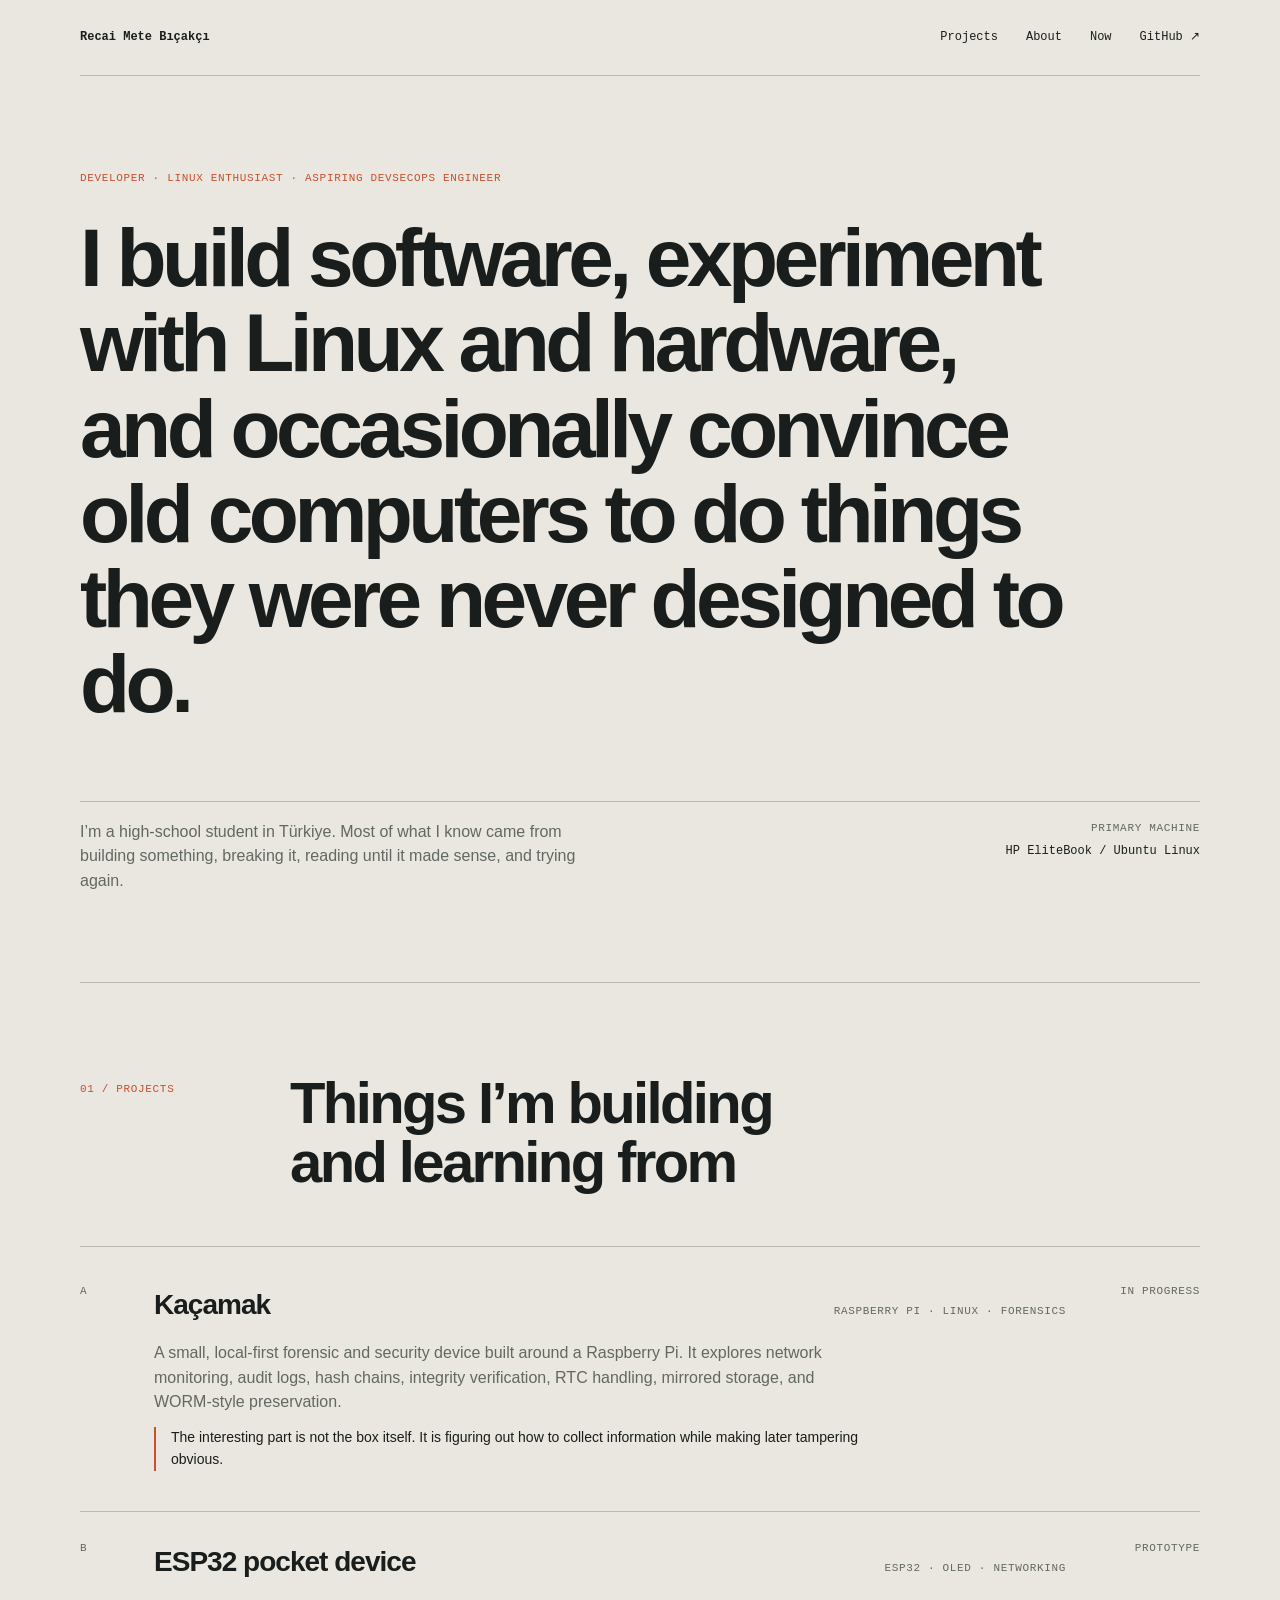
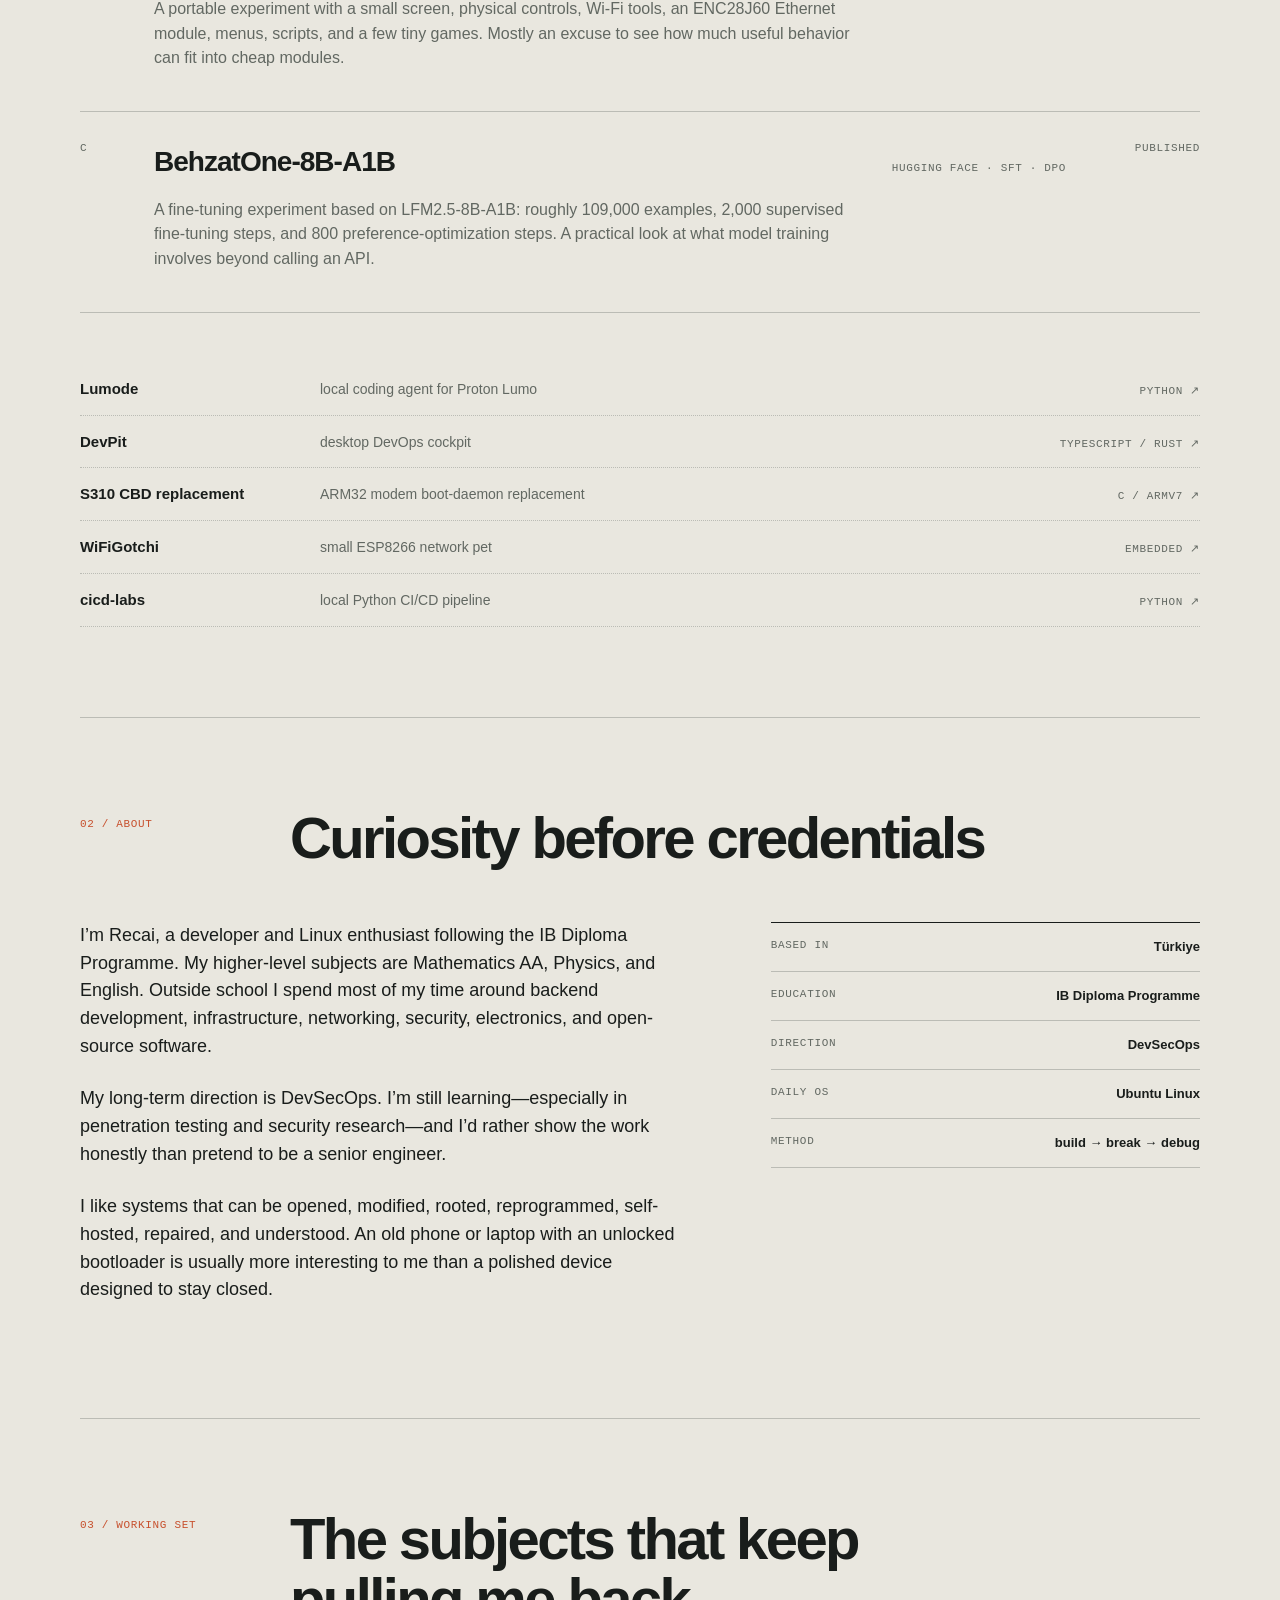
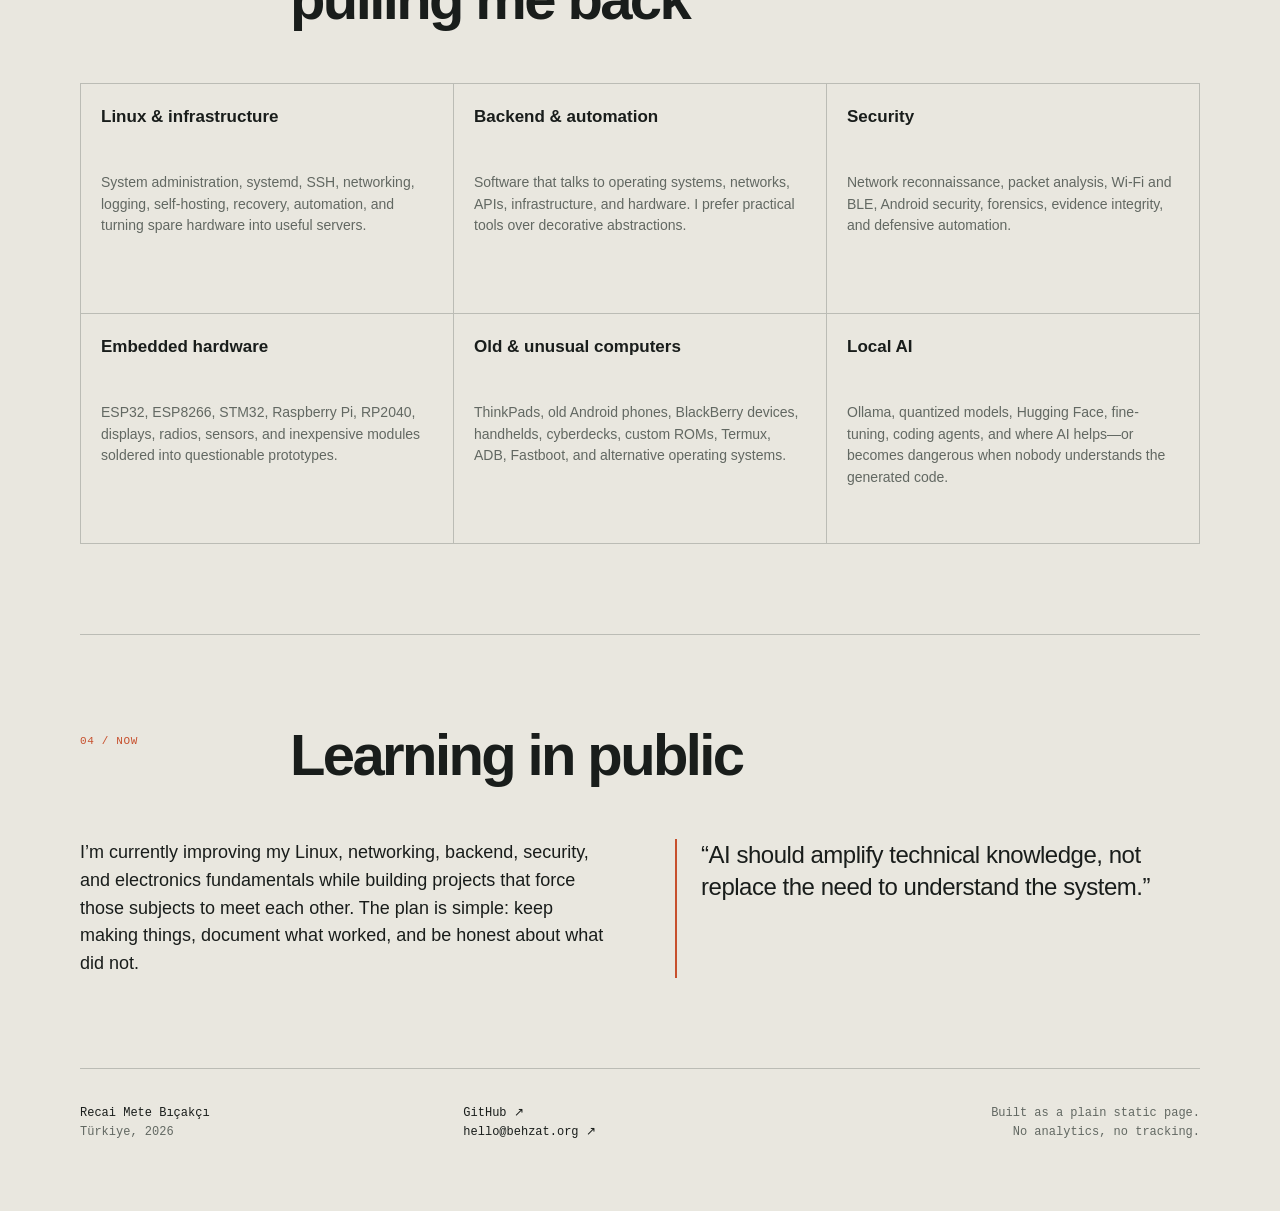
==== index.html @ 5bb7772f "Bust stale stylesheet cache" ====
<!doctype html>
<html lang="en">
<head>
  <meta charset="utf-8">
  <meta name="viewport" content="width=device-width, initial-scale=1">
  <title>Recai Mete Bıçakçı — developer, Linux enthusiast</title>
  <meta name="description" content="Recai Mete Bıçakçı is a high-school student, developer, Linux enthusiast, and aspiring DevSecOps engineer in Türkiye.">
  <meta name="author" content="Recai Mete Bıçakçı">
  <link rel="canonical" href="https://behzat.org/">
  <link rel="stylesheet" href="/assets/landing.css?v=20260810-2">
  <meta property="og:type" content="website">
  <meta property="og:title" content="Recai Mete Bıçakçı">
  <meta property="og:description" content="Software, Linux, networks, security, embedded hardware, and making old computers useful again.">
  <meta property="og:url" content="https://behzat.org/">
</head>
<body>
  <a class="skip" href="#content">Skip to content</a>

  <header class="site-header wrap">
    <a class="name" href="#top">Recai Mete Bıçakçı</a>
    <nav aria-label="Main navigation">
      <a href="#projects">Projects</a>
      <a href="#about">About</a>
      <a href="#now">Now</a>
      <a href="https://github.com/rebehzat">GitHub ↗</a>
    </nav>
  </header>

  <main id="content">
    <section class="intro wrap" id="top">
      <p class="overline">Developer · Linux enthusiast · aspiring DevSecOps engineer</p>
      <h1>I build software, experiment with Linux and hardware, and occasionally convince old computers to do things they were never designed to do.</h1>
      <div class="intro-bottom">
        <p>I’m a high-school student in Türkiye. Most of what I know came from building something, breaking it, reading until it made sense, and trying again.</p>
        <div class="machine-note" aria-label="Current setup"><span>primary machine</span>HP EliteBook / Ubuntu Linux</div>
      </div>
    </section>

    <section class="section wrap" id="projects">
      <header class="section-heading">
        <p>01 / Projects</p>
        <h2>Things I’m building<br>and learning from</h2>
      </header>

      <article class="project feature">
        <div class="project-index">A</div>
        <div class="project-main">
          <div class="project-title"><h3>Kaçamak</h3><span>Raspberry Pi · Linux · Forensics</span></div>
          <p>A small, local-first forensic and security device built around a Raspberry Pi. It explores network monitoring, audit logs, hash chains, integrity verification, RTC handling, mirrored storage, and WORM-style preservation.</p>
          <p class="project-note">The interesting part is not the box itself. It is figuring out how to collect information while making later tampering obvious.</p>
        </div>
        <div class="project-status">in progress</div>
      </article>

      <article class="project">
        <div class="project-index">B</div>
        <div class="project-main">
          <div class="project-title"><h3>ESP32 pocket device</h3><span>ESP32 · OLED · Networking</span></div>
          <p>A portable experiment with a small screen, physical controls, Wi-Fi tools, an ENC28J60 Ethernet module, menus, scripts, and a few tiny games. Mostly an excuse to see how much useful behavior can fit into cheap modules.</p>
        </div>
        <div class="project-status">prototype</div>
      </article>

      <article class="project">
        <div class="project-index">C</div>
        <div class="project-main">
          <div class="project-title"><h3>BehzatOne-8B-A1B</h3><span>Hugging Face · SFT · DPO</span></div>
          <p>A fine-tuning experiment based on LFM2.5-8B-A1B: roughly 109,000 examples, 2,000 supervised fine-tuning steps, and 800 preference-optimization steps. A practical look at what model training involves beyond calling an API.</p>
        </div>
        <div class="project-status">published</div>
      </article>

      <div class="repo-list" aria-label="Selected public repositories">
        <a href="https://github.com/rebehzat/lumode"><strong>Lumode</strong><span>local coding agent for Proton Lumo</span><i>Python ↗</i></a>
        <a href="https://github.com/rebehzat/DevPit"><strong>DevPit</strong><span>desktop DevOps cockpit</span><i>TypeScript / Rust ↗</i></a>
        <a href="https://github.com/rebehzat/samsung-s310-cbd-replacement"><strong>S310 CBD replacement</strong><span>ARM32 modem boot-daemon replacement</span><i>C / ARMv7 ↗</i></a>
        <a href="https://github.com/rebehzat/wifigotchi"><strong>WiFiGotchi</strong><span>small ESP8266 network pet</span><i>Embedded ↗</i></a>
        <a href="https://github.com/rebehzat/cicd-labs"><strong>cicd-labs</strong><span>local Python CI/CD pipeline</span><i>Python ↗</i></a>
      </div>
    </section>

    <section class="section about wrap" id="about">
      <header class="section-heading">
        <p>02 / About</p>
        <h2>Curiosity before credentials</h2>
      </header>
      <div class="about-grid">
        <div class="prose">
          <p>I’m Recai, a developer and Linux enthusiast following the IB Diploma Programme. My higher-level subjects are Mathematics AA, Physics, and English. Outside school I spend most of my time around backend development, infrastructure, networking, security, electronics, and open-source software.</p>
          <p>My long-term direction is DevSecOps. I’m still learning—especially in penetration testing and security research—and I’d rather show the work honestly than pretend to be a senior engineer.</p>
          <p>I like systems that can be opened, modified, rooted, reprogrammed, self-hosted, repaired, and understood. An old phone or laptop with an unlocked bootloader is usually more interesting to me than a polished device designed to stay closed.</p>
        </div>
        <aside class="facts">
          <div><span>Based in</span><strong>Türkiye</strong></div>
          <div><span>Education</span><strong>IB Diploma Programme</strong></div>
          <div><span>Direction</span><strong>DevSecOps</strong></div>
          <div><span>Daily OS</span><strong>Ubuntu Linux</strong></div>
          <div><span>Method</span><strong>build → break → debug</strong></div>
        </aside>
      </div>
    </section>

    <section class="section interests wrap">
      <header class="section-heading">
        <p>03 / Working set</p>
        <h2>The subjects that keep<br>pulling me back</h2>
      </header>
      <div class="interest-grid">
        <div><h3>Linux & infrastructure</h3><p>System administration, systemd, SSH, networking, logging, self-hosting, recovery, automation, and turning spare hardware into useful servers.</p></div>
        <div><h3>Backend & automation</h3><p>Software that talks to operating systems, networks, APIs, infrastructure, and hardware. I prefer practical tools over decorative abstractions.</p></div>
        <div><h3>Security</h3><p>Network reconnaissance, packet analysis, Wi-Fi and BLE, Android security, forensics, evidence integrity, and defensive automation.</p></div>
        <div><h3>Embedded hardware</h3><p>ESP32, ESP8266, STM32, Raspberry Pi, RP2040, displays, radios, sensors, and inexpensive modules soldered into questionable prototypes.</p></div>
        <div><h3>Old & unusual computers</h3><p>ThinkPads, old Android phones, BlackBerry devices, handhelds, cyberdecks, custom ROMs, Termux, ADB, Fastboot, and alternative operating systems.</p></div>
        <div><h3>Local AI</h3><p>Ollama, quantized models, Hugging Face, fine-tuning, coding agents, and where AI helps—or becomes dangerous when nobody understands the generated code.</p></div>
      </div>
    </section>

    <section class="section now wrap" id="now">
      <header class="section-heading">
        <p>04 / Now</p>
        <h2>Learning in public</h2>
      </header>
      <div class="now-grid">
        <p>I’m currently improving my Linux, networking, backend, security, and electronics fundamentals while building projects that force those subjects to meet each other. The plan is simple: keep making things, document what worked, and be honest about what did not.</p>
        <blockquote>“AI should amplify technical knowledge, not replace the need to understand the system.”</blockquote>
      </div>
    </section>
  </main>

  <footer class="footer wrap">
    <p>Recai Mete Bıçakçı<br><span>Türkiye, 2026</span></p>
    <p><a href="https://github.com/rebehzat">GitHub ↗</a><br><a href="mailto:hello@behzat.org">hello@behzat.org ↗</a></p>
    <p class="footer-note">Built as a plain static page.<br>No analytics, no tracking.</p>
  </footer>
</body>
</html>
---- assets/landing.css ----
:root{--bg:#e9e7df;--ink:#191d1b;--muted:#626862;--line:#bbbcb5;--panel:#deddd6;--accent:#c7502d;--mono:ui-monospace,SFMono-Regular,Menlo,Consolas,monospace}*{box-sizing:border-box}html{scroll-behavior:smooth}body{margin:0;background:var(--bg);color:var(--ink);font-family:Arial,Helvetica,sans-serif;font-size:16px;line-height:1.55}a{color:inherit;text-decoration:none}.wrap{width:min(1120px,calc(100% - 48px));margin-inline:auto}.skip{position:fixed;top:-4rem;left:1rem;z-index:10;padding:.6rem .9rem;background:var(--ink);color:var(--bg)}.skip:focus{top:1rem}.site-header{height:76px;display:flex;align-items:center;justify-content:space-between;border-bottom:1px solid var(--line);font-family:var(--mono);font-size:12px}.name{font-weight:700}.site-header nav{display:flex;gap:28px}.site-header nav a:hover,.footer a:hover{color:var(--accent)}.intro{padding:94px 0 88px}.overline,.section-heading>p,.machine-note span,.project-index,.project-status,.project-title span,.repo-list i,.facts span{font-family:var(--mono);font-size:11px;text-transform:uppercase;letter-spacing:.06em;color:var(--muted)}.overline{margin:0 0 28px;color:var(--accent)}h1{max-width:1000px;margin:0;font-size:clamp(42px,6.5vw,82px);line-height:1.04;letter-spacing:-.055em;font-weight:600}.intro-bottom{display:grid;grid-template-columns:1fr 1fr;gap:48px;margin-top:74px;padding-top:18px;border-top:1px solid var(--line)}.intro-bottom>p{max-width:520px;margin:0;color:var(--muted)}.machine-note{text-align:right;font-family:var(--mono);font-size:12px}.machine-note span{display:block;margin-bottom:5px}.section{padding:90px 0;border-top:1px solid var(--line)}.section-heading{display:grid;grid-template-columns:180px 1fr;gap:30px;margin-bottom:55px}.section-heading>p{margin:8px 0 0;color:var(--accent)}h2{margin:0;font-size:clamp(34px,5vw,58px);line-height:1.02;letter-spacing:-.045em;font-weight:600}.project{display:grid;grid-template-columns:50px 1fr 110px;gap:24px;padding:28px 0;border-top:1px solid var(--line)}.project:last-of-type{border-bottom:1px solid var(--line)}.project.feature{padding-top:36px}.project-title{display:flex;align-items:baseline;justify-content:space-between;gap:20px}.project h3{margin:0 0 14px;font-size:28px;letter-spacing:-.035em}.project-main>p{max-width:720px;margin:0 0 12px;color:var(--muted)}.project-main .project-note{color:var(--ink);font-size:14px;padding-left:15px;border-left:2px solid var(--accent)}.project-status{text-align:right}.repo-list{margin-top:50px}.repo-list>a{display:grid;grid-template-columns:220px 1fr 170px;gap:20px;padding:14px 0;border-bottom:1px dotted var(--line);align-items:baseline}.repo-list>a:hover strong{color:var(--accent)}.repo-list strong{font-size:15px}.repo-list span{color:var(--muted);font-size:14px}.repo-list i{text-align:right;font-style:normal}.about-grid{display:grid;grid-template-columns:1.4fr 1fr;gap:90px}.prose{font-size:18px}.prose p:first-child{margin-top:0}.prose p{margin-bottom:24px}.facts{border-top:1px solid var(--ink)}.facts div{display:flex;justify-content:space-between;gap:20px;padding:14px 0;border-bottom:1px solid var(--line)}.facts strong{font-size:13px;text-align:right}.interest-grid{display:grid;grid-template-columns:repeat(3,1fr);border-top:1px solid var(--line);border-left:1px solid var(--line)}.interest-grid>div{min-height:230px;padding:20px;border-right:1px solid var(--line);border-bottom:1px solid var(--line)}.interest-grid h3{margin:0 0 42px;font-size:17px}.interest-grid p{margin:0;color:var(--muted);font-size:14px}.now-grid{display:grid;grid-template-columns:1fr 1fr;gap:70px}.now-grid>p{font-size:18px;margin:0}.now-grid blockquote{margin:0;padding-left:24px;border-left:2px solid var(--accent);font-size:24px;line-height:1.35;letter-spacing:-.02em}.footer{display:grid;grid-template-columns:1fr 1fr 1fr;gap:30px;padding:35px 0 70px;border-top:1px solid var(--line);font-family:var(--mono);font-size:12px}.footer p{margin:0}.footer span,.footer-note{color:var(--muted)}.footer-note{text-align:right}@media(max-width:760px){.wrap{width:calc(100% - 32px)}.site-header{height:64px}.site-header nav{gap:14px}.site-header nav a:nth-child(2),.site-header nav a:nth-child(3){display:none}.intro{padding:65px 0}.intro-bottom,.about-grid,.now-grid{grid-template-columns:1fr;gap:30px}.machine-note{text-align:left}.section{padding:65px 0}.section-heading{grid-template-columns:1fr;gap:10px;margin-bottom:36px}.project{grid-template-columns:28px 1fr}.project-status{display:none}.project-title{display:block}.project-title span{display:block;margin-bottom:12px}.repo-list>a{grid-template-columns:1fr auto}.repo-list span{display:none}.repo-list i{font-size:9px}.about-grid{gap:50px}.interest-grid{grid-template-columns:1fr}.interest-grid>div{min-height:auto}.interest-grid h3{margin-bottom:20px}.footer{grid-template-columns:1fr 1fr}.footer-note{grid-column:1/-1;text-align:left}}@media(prefers-reduced-motion:reduce){html{scroll-behavior:auto}}
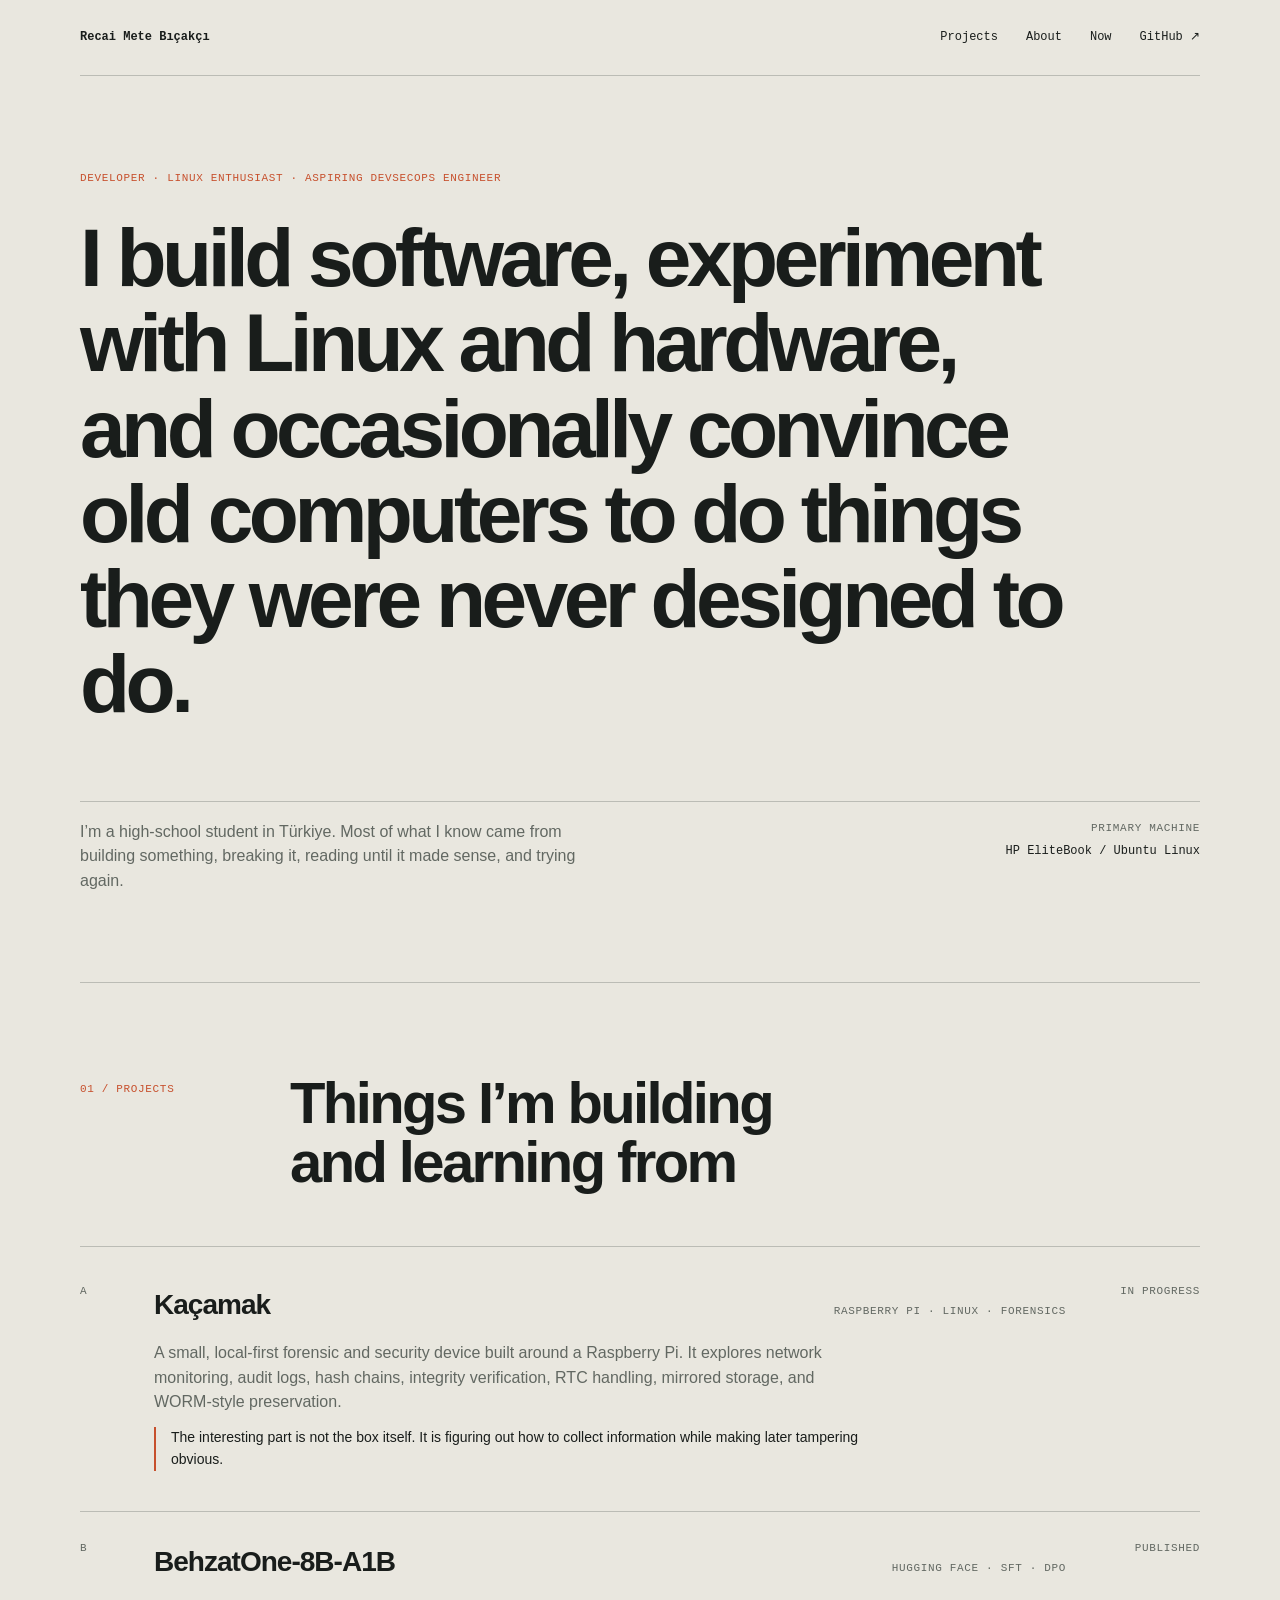
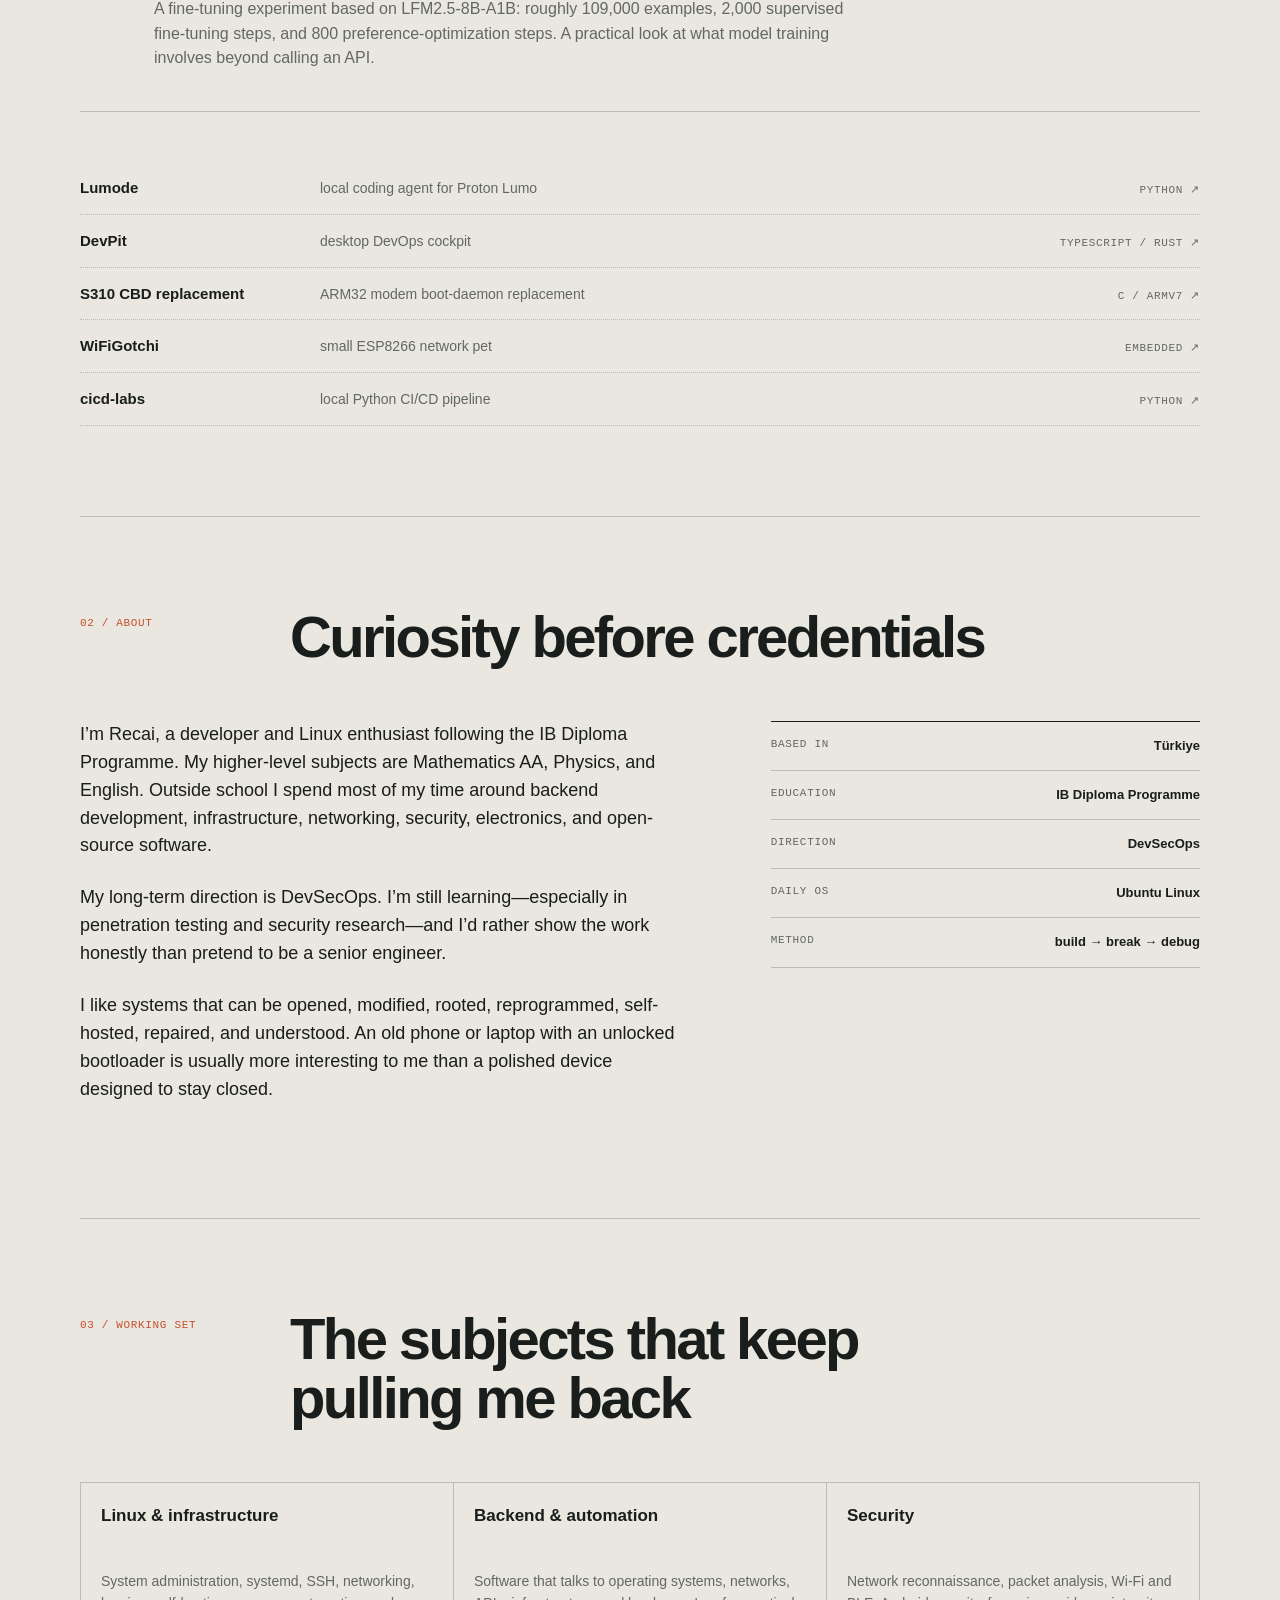
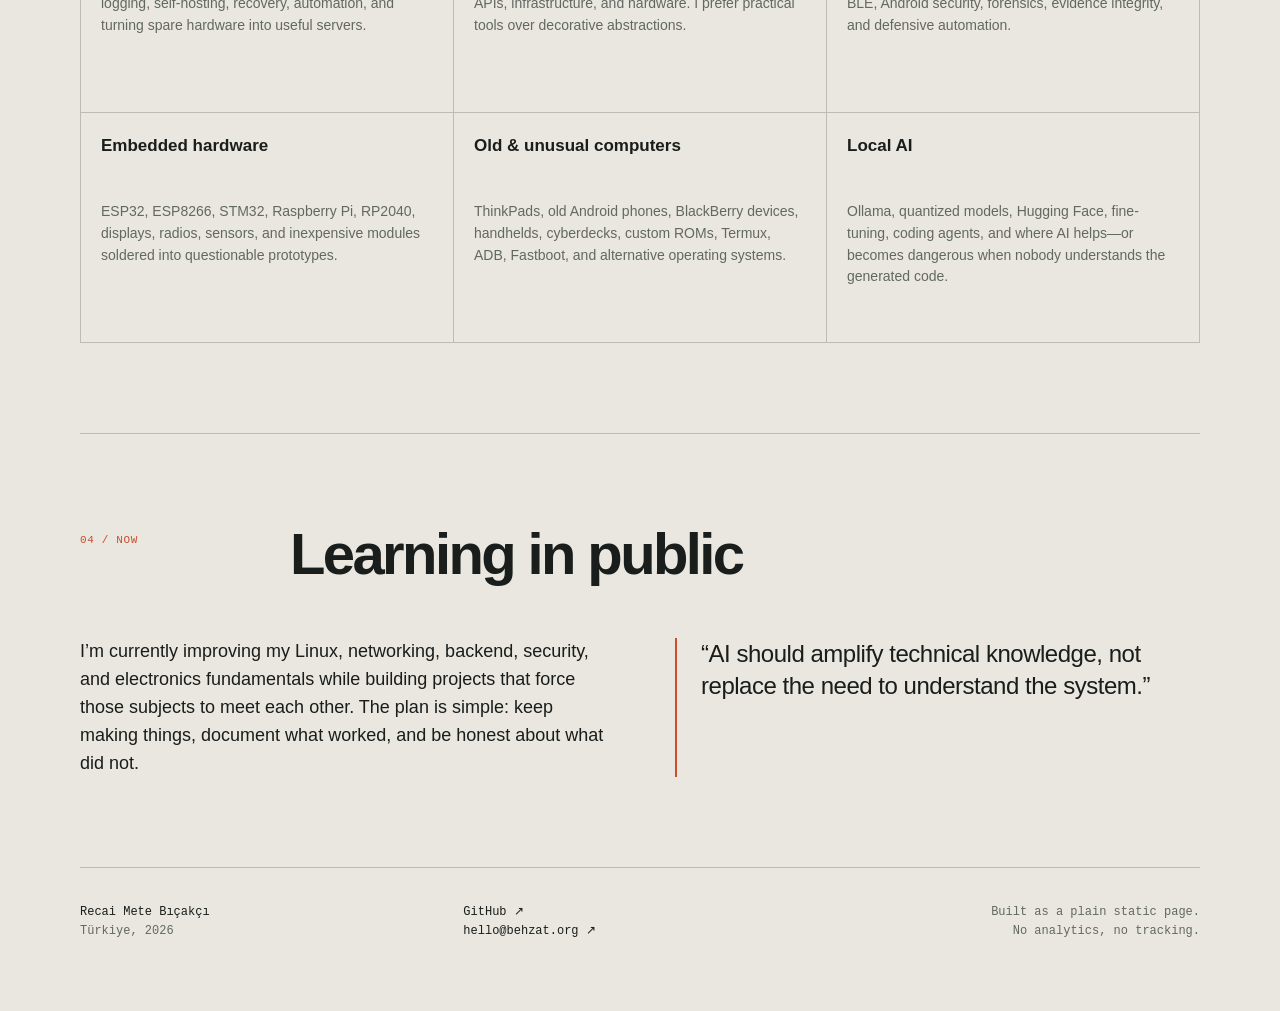
==== commit 26728a96: "Remove ESP32 pocket device from homepage" ====
--- a/index.html
+++ b/index.html
@@ -54,15 +54,6 @@
 
       <article class="project">
         <div class="project-index">B</div>
-        <div class="project-main">
-          <div class="project-title"><h3>ESP32 pocket device</h3><span>ESP32 · OLED · Networking</span></div>
-          <p>A portable experiment with a small screen, physical controls, Wi-Fi tools, an ENC28J60 Ethernet module, menus, scripts, and a few tiny games. Mostly an excuse to see how much useful behavior can fit into cheap modules.</p>
-        </div>
-        <div class="project-status">prototype</div>
-      </article>
-
-      <article class="project">
-        <div class="project-index">C</div>
         <div class="project-main">
           <div class="project-title"><h3>BehzatOne-8B-A1B</h3><span>Hugging Face · SFT · DPO</span></div>
           <p>A fine-tuning experiment based on LFM2.5-8B-A1B: roughly 109,000 examples, 2,000 supervised fine-tuning steps, and 800 preference-optimization steps. A practical look at what model training involves beyond calling an API.</p>
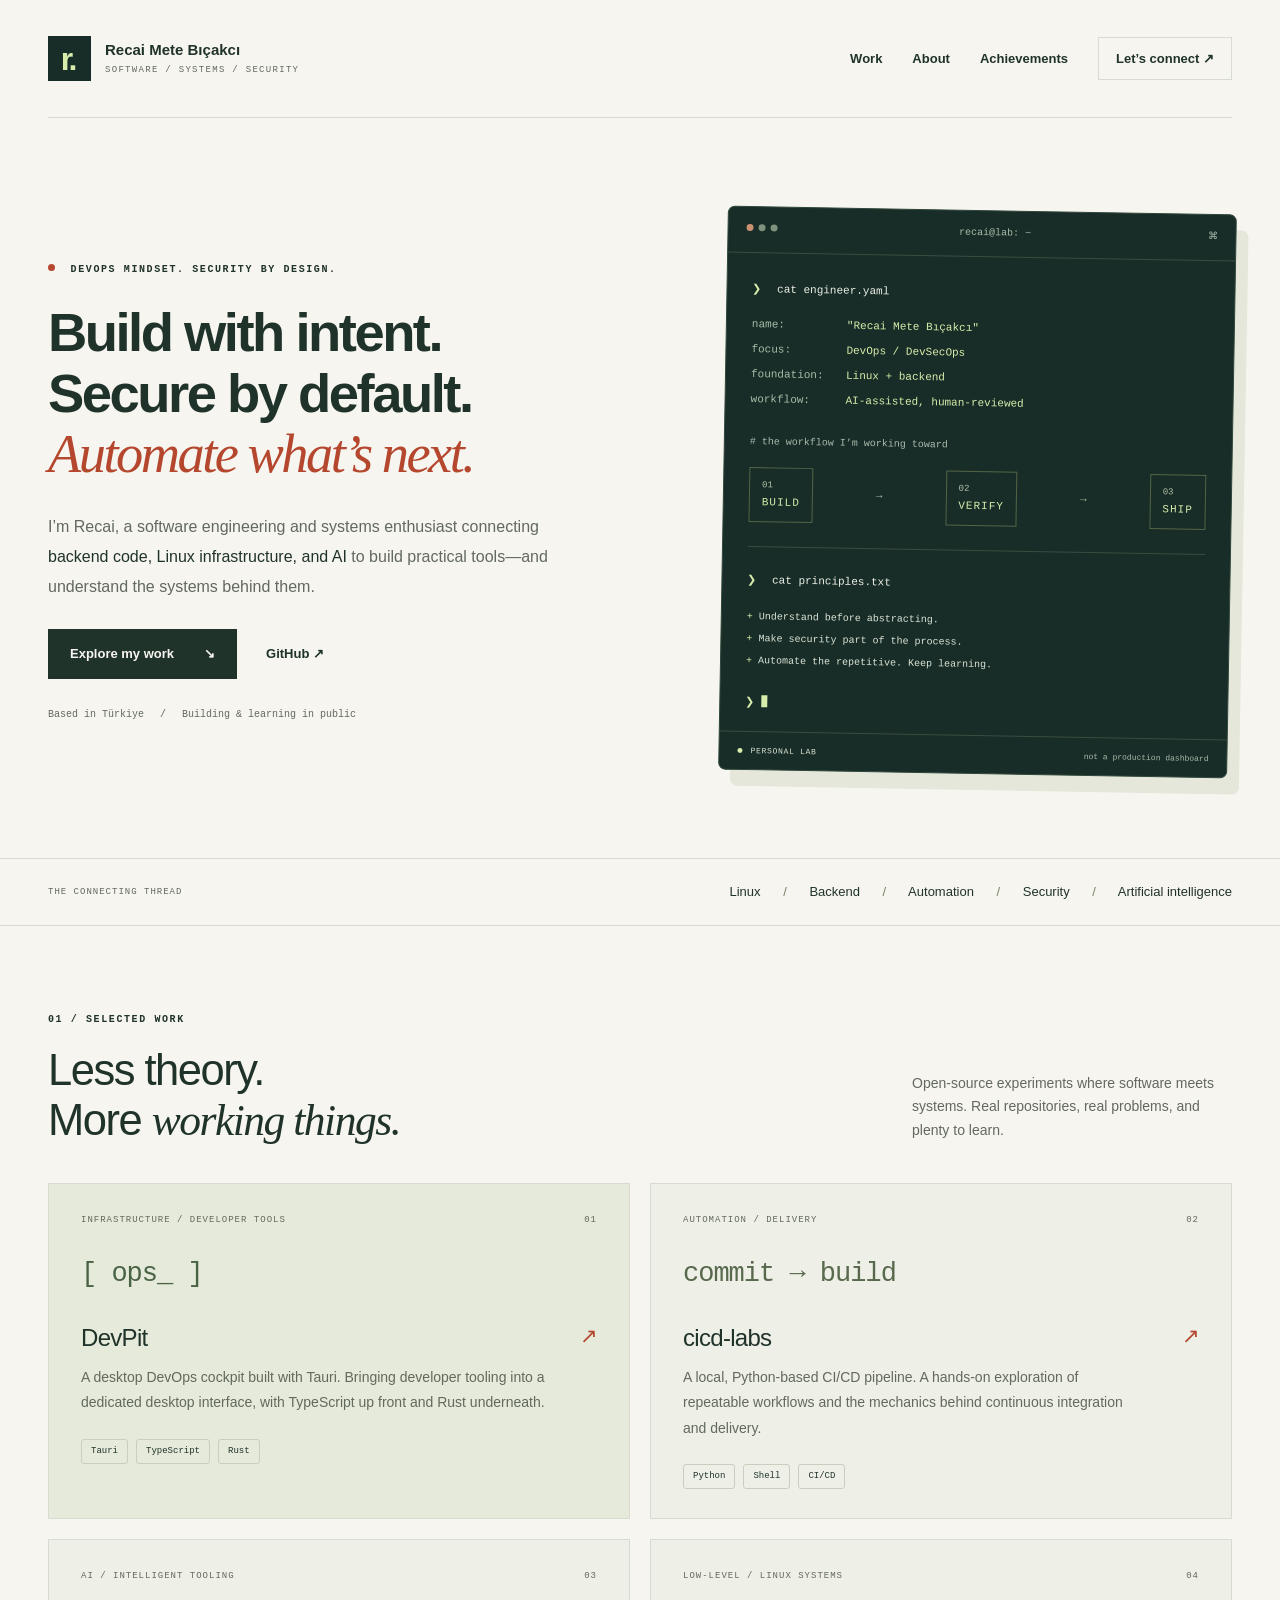
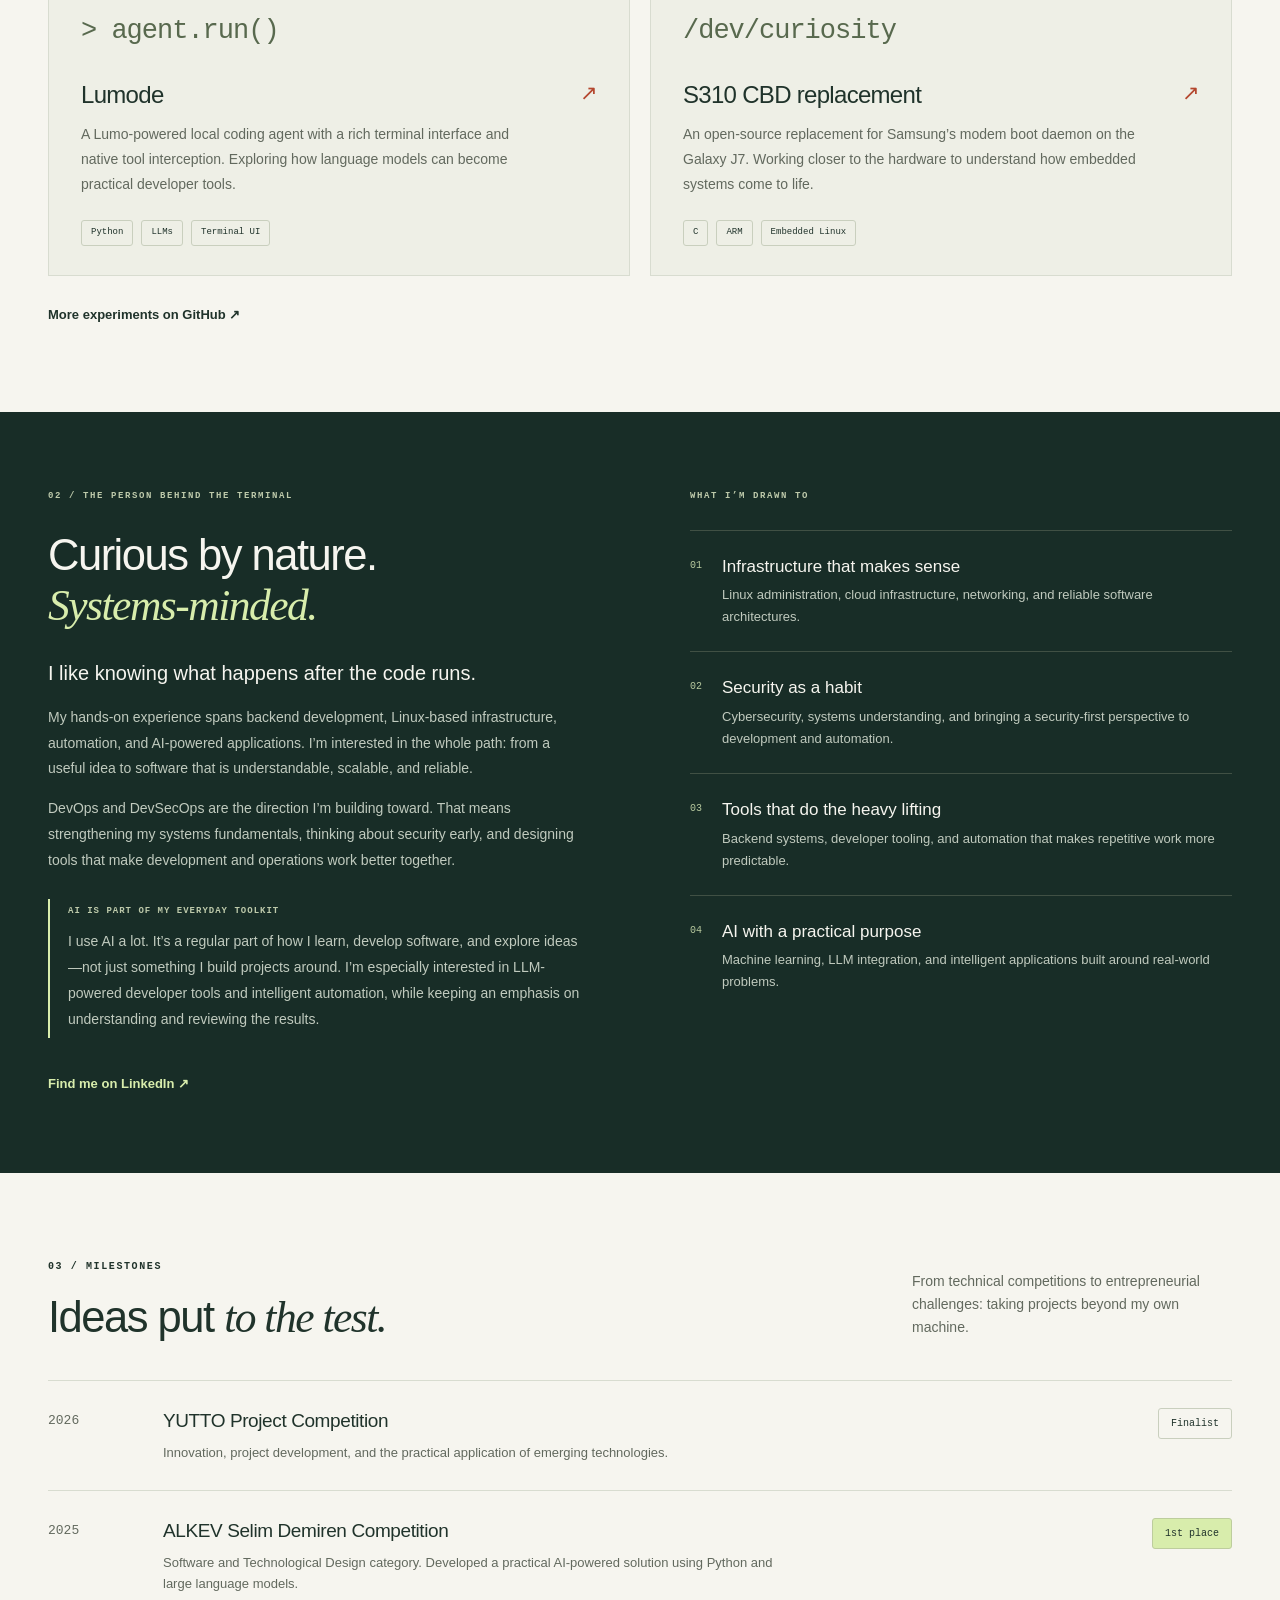
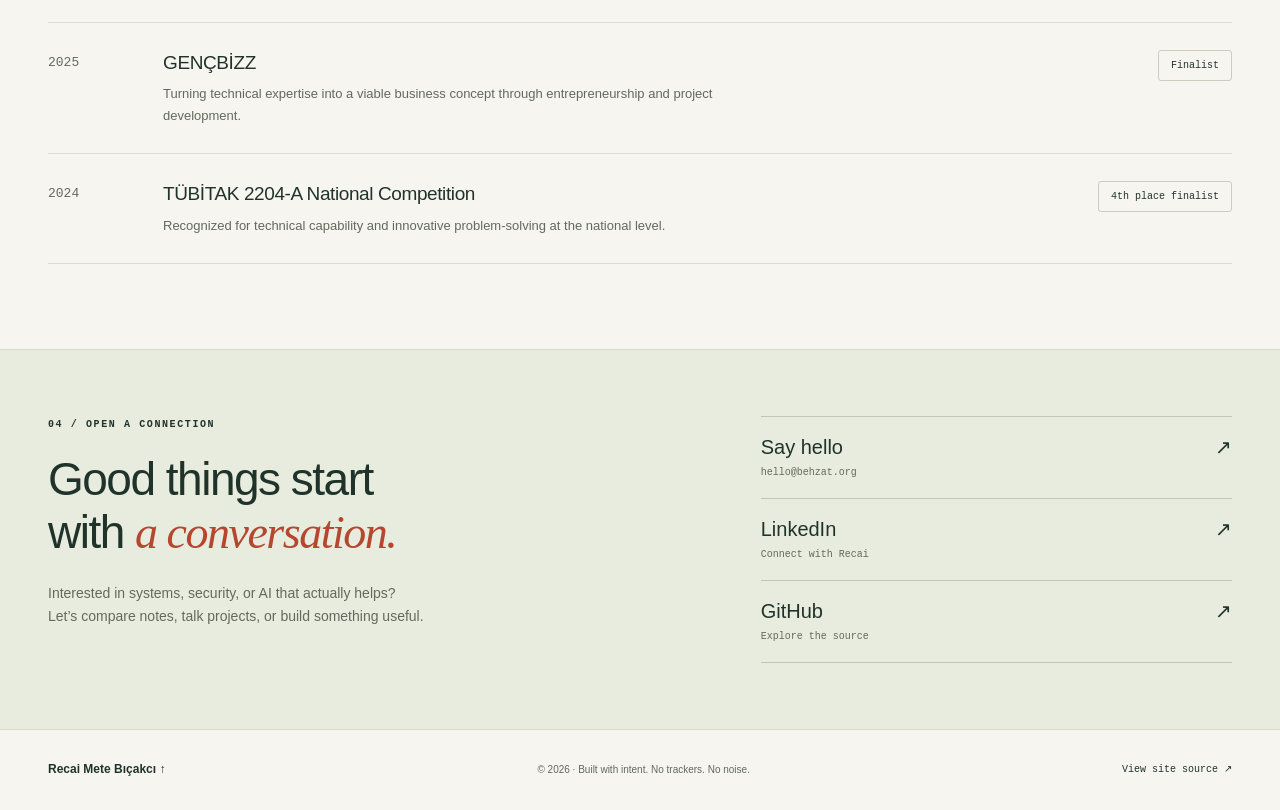
==== commit 50f8aa76: "Redesign portfolio around DevOps, DevSecOps, and everyday AI use" ====
--- a/index.html
+++ b/index.html
@@ -1,127 +1,417 @@
 <!doctype html>
 <html lang="en">
-<head>
-  <meta charset="utf-8">
-  <meta name="viewport" content="width=device-width, initial-scale=1">
-  <title>Recai Mete Bıçakçı — developer, Linux enthusiast</title>
-  <meta name="description" content="Recai Mete Bıçakçı is a high-school student, developer, Linux enthusiast, and aspiring DevSecOps engineer in Türkiye.">
-  <meta name="author" content="Recai Mete Bıçakçı">
-  <link rel="canonical" href="https://behzat.org/">
-  <link rel="stylesheet" href="/assets/landing.css?v=20260810-2">
-  <meta property="og:type" content="website">
-  <meta property="og:title" content="Recai Mete Bıçakçı">
-  <meta property="og:description" content="Software, Linux, networks, security, embedded hardware, and making old computers useful again.">
-  <meta property="og:url" content="https://behzat.org/">
-</head>
-<body>
-  <a class="skip" href="#content">Skip to content</a>
-
-  <header class="site-header wrap">
-    <a class="name" href="#top">Recai Mete Bıçakçı</a>
-    <nav aria-label="Main navigation">
-      <a href="#projects">Projects</a>
-      <a href="#about">About</a>
-      <a href="#now">Now</a>
-      <a href="https://github.com/rebehzat">GitHub ↗</a>
-    </nav>
-  </header>
-
-  <main id="content">
-    <section class="intro wrap" id="top">
-      <p class="overline">Developer · Linux enthusiast · aspiring DevSecOps engineer</p>
-      <h1>I build software, experiment with Linux and hardware, and occasionally convince old computers to do things they were never designed to do.</h1>
-      <div class="intro-bottom">
-        <p>I’m a high-school student in Türkiye. Most of what I know came from building something, breaking it, reading until it made sense, and trying again.</p>
-        <div class="machine-note" aria-label="Current setup"><span>primary machine</span>HP EliteBook / Ubuntu Linux</div>
+  <head>
+    <meta charset="utf-8" />
+    <meta name="viewport" content="width=device-width, initial-scale=1" />
+    <meta name="theme-color" content="#182d27" />
+    <title>Recai Mete Bıçakcı — DevOps, DevSecOps & AI</title>
+    <meta
+      name="description"
+      content="Recai Mete Bıçakcı — backend development, Linux infrastructure, automation, and AI-powered tools. Explore open-source projects and competition achievements."
+    />
+    <meta name="author" content="Recai Mete Bıçakcı" />
+    <link rel="canonical" href="https://behzat.org/" />
+    <link rel="icon" href="/assets/favicon.svg" type="image/svg+xml" />
+    <link rel="stylesheet" href="/assets/landing.css?v=20260905" />
+    <meta property="og:type" content="website" />
+    <meta
+      property="og:title"
+      content="Recai Mete Bıçakcı — build, secure, automate."
+    />
+    <meta
+      property="og:description"
+      content="Backend development, Linux infrastructure, AI-powered automation, and a direction toward DevSecOps. Explore my work and achievements."
+    />
+    <meta property="og:url" content="https://behzat.org/" />
+    <meta name="twitter:card" content="summary" />
+  </head>
+  <body id="top">
+    <a class="skip" href="#content">Skip to content</a>
+    <header class="site-header wrap">
+      <a class="brand" href="#top" aria-label="Recai Mete Bıçakcı — home"
+        ><span class="brand-mark" aria-hidden="true">r.</span
+        ><span
+          >Recai Mete Bıçakcı<small>SOFTWARE / SYSTEMS / SECURITY</small></span
+        ></a
+      >
+      <nav aria-label="Main navigation">
+        <a href="#work">Work</a><a href="#about">About</a
+        ><a href="#achievements">Achievements</a
+        ><a class="nav-contact" href="#contact">Let’s connect ↗</a>
+      </nav>
+    </header>
+    <main id="content">
+      <section class="hero wrap" aria-labelledby="hero-title">
+        <div class="hero-copy">
+          <p class="eyebrow">
+            <span class="status-dot" aria-hidden="true"></span> DEVOPS MINDSET.
+            SECURITY BY DESIGN.
+          </p>
+          <h1 id="hero-title">
+            Build with intent.<br />Secure by default.<br /><em
+              >Automate what’s next.</em
+            >
+          </h1>
+          <p class="hero-description">
+            I’m Recai, a software engineering and systems enthusiast connecting
+            <strong>backend code, Linux infrastructure, and AI</strong> to build
+            practical tools—and understand the systems behind them.
+          </p>
+          <div class="actions">
+            <a class="button" href="#work"
+              >Explore my work <span aria-hidden="true">↘</span></a
+            ><a class="text-link" href="https://github.com/rebehzat"
+              >GitHub ↗</a
+            >
+          </div>
+          <p class="hero-note">
+            Based in Türkiye <span>/</span> Building & learning in public
+          </p>
+        </div>
+        <div
+          class="console"
+          aria-label="Illustrative development workflow, not live system telemetry"
+        >
+          <div class="console-bar">
+            <span aria-hidden="true"><i></i><i></i><i></i></span
+            ><span>recai@lab: ~</span><span aria-hidden="true">⌘</span>
+          </div>
+          <div class="console-body">
+            <p class="command"><span>❯</span> cat engineer.yaml</p>
+            <dl class="config">
+              <div>
+                <dt>name:</dt>
+                <dd>"Recai Mete Bıçakcı"</dd>
+              </div>
+              <div>
+                <dt>focus:</dt>
+                <dd>DevOps / DevSecOps</dd>
+              </div>
+              <div>
+                <dt>foundation:</dt>
+                <dd>Linux + backend</dd>
+              </div>
+              <div>
+                <dt>workflow:</dt>
+                <dd>AI-assisted, human-reviewed</dd>
+              </div>
+            </dl>
+            <p class="terminal-comment"># the workflow I’m working toward</p>
+            <div class="pipeline">
+              <span>01 <strong>BUILD</strong></span
+              ><b aria-hidden="true">→</b><span>02 <strong>VERIFY</strong></span
+              ><b aria-hidden="true">→</b><span>03 <strong>SHIP</strong></span>
+            </div>
+            <hr />
+            <p class="command"><span>❯</span> cat principles.txt</p>
+            <ul class="principles">
+              <li>Understand before abstracting.</li>
+              <li>Make security part of the process.</li>
+              <li>Automate the repetitive. Keep learning.</li>
+            </ul>
+            <p class="prompt" aria-hidden="true">❯ <span></span></p>
+          </div>
+          <div class="console-footer">
+            <span class="status-dot" aria-hidden="true"></span> PERSONAL LAB
+            <span>not a production dashboard</span>
+          </div>
+        </div>
+      </section>
+      <div class="focus-strip">
+        <div class="wrap">
+          <span>THE CONNECTING THREAD</span>
+          <p>
+            Linux <b>/</b> Backend <b>/</b> Automation <b>/</b> Security
+            <b>/</b> Artificial intelligence
+          </p>
+        </div>
       </div>
-    </section>
-
-    <section class="section wrap" id="projects">
-      <header class="section-heading">
-        <p>01 / Projects</p>
-        <h2>Things I’m building<br>and learning from</h2>
-      </header>
-
-      <article class="project feature">
-        <div class="project-index">A</div>
-        <div class="project-main">
-          <div class="project-title"><h3>Kaçamak</h3><span>Raspberry Pi · Linux · Forensics</span></div>
-          <p>A small, local-first forensic and security device built around a Raspberry Pi. It explores network monitoring, audit logs, hash chains, integrity verification, RTC handling, mirrored storage, and WORM-style preservation.</p>
-          <p class="project-note">The interesting part is not the box itself. It is figuring out how to collect information while making later tampering obvious.</p>
-        </div>
-        <div class="project-status">in progress</div>
-      </article>
-
-      <article class="project">
-        <div class="project-index">B</div>
-        <div class="project-main">
-          <div class="project-title"><h3>BehzatOne-8B-A1B</h3><span>Hugging Face · SFT · DPO</span></div>
-          <p>A fine-tuning experiment based on LFM2.5-8B-A1B: roughly 109,000 examples, 2,000 supervised fine-tuning steps, and 800 preference-optimization steps. A practical look at what model training involves beyond calling an API.</p>
-        </div>
-        <div class="project-status">published</div>
-      </article>
-
-      <div class="repo-list" aria-label="Selected public repositories">
-        <a href="https://github.com/rebehzat/lumode"><strong>Lumode</strong><span>local coding agent for Proton Lumo</span><i>Python ↗</i></a>
-        <a href="https://github.com/rebehzat/DevPit"><strong>DevPit</strong><span>desktop DevOps cockpit</span><i>TypeScript / Rust ↗</i></a>
-        <a href="https://github.com/rebehzat/samsung-s310-cbd-replacement"><strong>S310 CBD replacement</strong><span>ARM32 modem boot-daemon replacement</span><i>C / ARMv7 ↗</i></a>
-        <a href="https://github.com/rebehzat/wifigotchi"><strong>WiFiGotchi</strong><span>small ESP8266 network pet</span><i>Embedded ↗</i></a>
-        <a href="https://github.com/rebehzat/cicd-labs"><strong>cicd-labs</strong><span>local Python CI/CD pipeline</span><i>Python ↗</i></a>
-      </div>
-    </section>
-
-    <section class="section about wrap" id="about">
-      <header class="section-heading">
-        <p>02 / About</p>
-        <h2>Curiosity before credentials</h2>
-      </header>
-      <div class="about-grid">
-        <div class="prose">
-          <p>I’m Recai, a developer and Linux enthusiast following the IB Diploma Programme. My higher-level subjects are Mathematics AA, Physics, and English. Outside school I spend most of my time around backend development, infrastructure, networking, security, electronics, and open-source software.</p>
-          <p>My long-term direction is DevSecOps. I’m still learning—especially in penetration testing and security research—and I’d rather show the work honestly than pretend to be a senior engineer.</p>
-          <p>I like systems that can be opened, modified, rooted, reprogrammed, self-hosted, repaired, and understood. An old phone or laptop with an unlocked bootloader is usually more interesting to me than a polished device designed to stay closed.</p>
-        </div>
-        <aside class="facts">
-          <div><span>Based in</span><strong>Türkiye</strong></div>
-          <div><span>Education</span><strong>IB Diploma Programme</strong></div>
-          <div><span>Direction</span><strong>DevSecOps</strong></div>
-          <div><span>Daily OS</span><strong>Ubuntu Linux</strong></div>
-          <div><span>Method</span><strong>build → break → debug</strong></div>
-        </aside>
-      </div>
-    </section>
-
-    <section class="section interests wrap">
-      <header class="section-heading">
-        <p>03 / Working set</p>
-        <h2>The subjects that keep<br>pulling me back</h2>
-      </header>
-      <div class="interest-grid">
-        <div><h3>Linux & infrastructure</h3><p>System administration, systemd, SSH, networking, logging, self-hosting, recovery, automation, and turning spare hardware into useful servers.</p></div>
-        <div><h3>Backend & automation</h3><p>Software that talks to operating systems, networks, APIs, infrastructure, and hardware. I prefer practical tools over decorative abstractions.</p></div>
-        <div><h3>Security</h3><p>Network reconnaissance, packet analysis, Wi-Fi and BLE, Android security, forensics, evidence integrity, and defensive automation.</p></div>
-        <div><h3>Embedded hardware</h3><p>ESP32, ESP8266, STM32, Raspberry Pi, RP2040, displays, radios, sensors, and inexpensive modules soldered into questionable prototypes.</p></div>
-        <div><h3>Old & unusual computers</h3><p>ThinkPads, old Android phones, BlackBerry devices, handhelds, cyberdecks, custom ROMs, Termux, ADB, Fastboot, and alternative operating systems.</p></div>
-        <div><h3>Local AI</h3><p>Ollama, quantized models, Hugging Face, fine-tuning, coding agents, and where AI helps—or becomes dangerous when nobody understands the generated code.</p></div>
-      </div>
-    </section>
-
-    <section class="section now wrap" id="now">
-      <header class="section-heading">
-        <p>04 / Now</p>
-        <h2>Learning in public</h2>
-      </header>
-      <div class="now-grid">
-        <p>I’m currently improving my Linux, networking, backend, security, and electronics fundamentals while building projects that force those subjects to meet each other. The plan is simple: keep making things, document what worked, and be honest about what did not.</p>
-        <blockquote>“AI should amplify technical knowledge, not replace the need to understand the system.”</blockquote>
-      </div>
-    </section>
-  </main>
-
-  <footer class="footer wrap">
-    <p>Recai Mete Bıçakçı<br><span>Türkiye, 2026</span></p>
-    <p><a href="https://github.com/rebehzat">GitHub ↗</a><br><a href="mailto:hello@behzat.org">hello@behzat.org ↗</a></p>
-    <p class="footer-note">Built as a plain static page.<br>No analytics, no tracking.</p>
-  </footer>
-</body>
+      <section class="section wrap" id="work" aria-labelledby="work-title">
+        <div class="section-heading">
+          <div>
+            <p class="eyebrow">01 / SELECTED WORK</p>
+            <h2 id="work-title">
+              Less theory.<br />More <em>working things.</em>
+            </h2>
+          </div>
+          <p>
+            Open-source experiments where software meets systems. Real
+            repositories, real problems, and plenty to learn.
+          </p>
+        </div>
+        <div class="project-grid">
+          <article class="project featured">
+            <div class="project-top">
+              <span>INFRASTRUCTURE / DEVELOPER TOOLS</span><span>01</span>
+            </div>
+            <div class="glyph" aria-hidden="true">[ ops_ ]</div>
+            <h3>
+              <a href="https://github.com/rebehzat/DevPit"
+                >DevPit <span aria-hidden="true">↗</span></a
+              >
+            </h3>
+            <p>
+              A desktop DevOps cockpit built with Tauri. Bringing developer
+              tooling into a dedicated desktop interface, with TypeScript up
+              front and Rust underneath.
+            </p>
+            <ul class="tags" aria-label="DevPit technologies">
+              <li>Tauri</li>
+              <li>TypeScript</li>
+              <li>Rust</li>
+            </ul>
+          </article>
+          <article class="project">
+            <div class="project-top">
+              <span>AUTOMATION / DELIVERY</span><span>02</span>
+            </div>
+            <div class="glyph" aria-hidden="true">commit → build</div>
+            <h3>
+              <a href="https://github.com/rebehzat/cicd-labs"
+                >cicd-labs <span aria-hidden="true">↗</span></a
+              >
+            </h3>
+            <p>
+              A local, Python-based CI/CD pipeline. A hands-on exploration of
+              repeatable workflows and the mechanics behind continuous
+              integration and delivery.
+            </p>
+            <ul class="tags" aria-label="cicd-labs technologies">
+              <li>Python</li>
+              <li>Shell</li>
+              <li>CI/CD</li>
+            </ul>
+          </article>
+          <article class="project">
+            <div class="project-top">
+              <span>AI / INTELLIGENT TOOLING</span><span>03</span>
+            </div>
+            <div class="glyph" aria-hidden="true">&gt; agent.run()</div>
+            <h3>
+              <a href="https://github.com/rebehzat/lumode"
+                >Lumode <span aria-hidden="true">↗</span></a
+              >
+            </h3>
+            <p>
+              A Lumo-powered local coding agent with a rich terminal interface
+              and native tool interception. Exploring how language models can
+              become practical developer tools.
+            </p>
+            <ul class="tags" aria-label="Lumode technologies">
+              <li>Python</li>
+              <li>LLMs</li>
+              <li>Terminal UI</li>
+            </ul>
+          </article>
+          <article class="project">
+            <div class="project-top">
+              <span>LOW-LEVEL / LINUX SYSTEMS</span><span>04</span>
+            </div>
+            <div class="glyph" aria-hidden="true">/dev/curiosity</div>
+            <h3>
+              <a href="https://github.com/rebehzat/samsung-s310-cbd-replacement"
+                >S310 CBD replacement <span aria-hidden="true">↗</span></a
+              >
+            </h3>
+            <p>
+              An open-source replacement for Samsung’s modem boot daemon on the
+              Galaxy J7. Working closer to the hardware to understand how
+              embedded systems come to life.
+            </p>
+            <ul class="tags" aria-label="S310 technologies">
+              <li>C</li>
+              <li>ARM</li>
+              <li>Embedded Linux</li>
+            </ul>
+          </article>
+        </div>
+        <a
+          class="all-work text-link"
+          href="https://github.com/rebehzat?tab=repositories"
+          >More experiments on GitHub ↗</a
+        >
+      </section>
+      <section class="about-section" id="about" aria-labelledby="about-title">
+        <div class="wrap about-layout">
+          <div>
+            <p class="eyebrow">02 / THE PERSON BEHIND THE TERMINAL</p>
+            <h2 id="about-title">
+              Curious by nature.<br /><em>Systems-minded.</em>
+            </h2>
+            <p class="about-lead">
+              I like knowing what happens after the code runs.
+            </p>
+            <p>
+              My hands-on experience spans backend development, Linux-based
+              infrastructure, automation, and AI-powered applications. I’m
+              interested in the whole path: from a useful idea to software that
+              is understandable, scalable, and reliable.
+            </p>
+            <p>
+              DevOps and DevSecOps are the direction I’m building toward. That
+              means strengthening my systems fundamentals, thinking about
+              security early, and designing tools that make development and
+              operations work better together.
+            </p>
+            <div class="ai-note">
+              <span class="eyebrow">AI IS PART OF MY EVERYDAY TOOLKIT</span>
+              <p>
+                I use AI a lot. It’s a regular part of how I learn, develop
+                software, and explore ideas—not just something I build projects
+                around. I’m especially interested in LLM-powered developer tools
+                and intelligent automation, while keeping an emphasis on
+                understanding and reviewing the results.
+              </p>
+            </div>
+            <a class="text-link" href="https://linkedin.com/in/rrecai"
+              >Find me on LinkedIn ↗</a
+            >
+          </div>
+          <div class="focus-list">
+            <p class="eyebrow">WHAT I’M DRAWN TO</p>
+            <article>
+              <span>01</span>
+              <div>
+                <h3>Infrastructure that makes sense</h3>
+                <p>
+                  Linux administration, cloud infrastructure, networking, and
+                  reliable software architectures.
+                </p>
+              </div>
+            </article>
+            <article>
+              <span>02</span>
+              <div>
+                <h3>Security as a habit</h3>
+                <p>
+                  Cybersecurity, systems understanding, and bringing a
+                  security-first perspective to development and automation.
+                </p>
+              </div>
+            </article>
+            <article>
+              <span>03</span>
+              <div>
+                <h3>Tools that do the heavy lifting</h3>
+                <p>
+                  Backend systems, developer tooling, and automation that makes
+                  repetitive work more predictable.
+                </p>
+              </div>
+            </article>
+            <article>
+              <span>04</span>
+              <div>
+                <h3>AI with a practical purpose</h3>
+                <p>
+                  Machine learning, LLM integration, and intelligent
+                  applications built around real-world problems.
+                </p>
+              </div>
+            </article>
+          </div>
+        </div>
+      </section>
+      <section
+        class="section wrap"
+        id="achievements"
+        aria-labelledby="achievements-title"
+      >
+        <div class="section-heading">
+          <div>
+            <p class="eyebrow">03 / MILESTONES</p>
+            <h2 id="achievements-title">Ideas put <em>to the test.</em></h2>
+          </div>
+          <p>
+            From technical competitions to entrepreneurial challenges: taking
+            projects beyond my own machine.
+          </p>
+        </div>
+        <ol class="achievements">
+          <li>
+            <span class="year">2026</span>
+            <div>
+              <h3>YUTTO Project Competition</h3>
+              <p>
+                Innovation, project development, and the practical application
+                of emerging technologies.
+              </p>
+            </div>
+            <span class="award">Finalist</span>
+          </li>
+          <li>
+            <span class="year">2025</span>
+            <div>
+              <h3>ALKEV Selim Demiren Competition</h3>
+              <p>
+                Software and Technological Design category. Developed a
+                practical AI-powered solution using Python and large language
+                models.
+              </p>
+            </div>
+            <span class="award first">1st place</span>
+          </li>
+          <li>
+            <span class="year">2025</span>
+            <div>
+              <h3>GENÇBİZZ</h3>
+              <p>
+                Turning technical expertise into a viable business concept
+                through entrepreneurship and project development.
+              </p>
+            </div>
+            <span class="award">Finalist</span>
+          </li>
+          <li>
+            <span class="year">2024</span>
+            <div>
+              <h3>TÜBİTAK 2204-A National Competition</h3>
+              <p>
+                Recognized for technical capability and innovative
+                problem-solving at the national level.
+              </p>
+            </div>
+            <span class="award">4th place finalist</span>
+          </li>
+        </ol>
+      </section>
+      <section
+        class="contact-section"
+        id="contact"
+        aria-labelledby="contact-title"
+      >
+        <div class="wrap contact-layout">
+          <div>
+            <p class="eyebrow">04 / OPEN A CONNECTION</p>
+            <h2 id="contact-title">
+              Good things start<br />with <em>a conversation.</em>
+            </h2>
+            <p>
+              Interested in systems, security, or AI that actually helps?<br />Let’s
+              compare notes, talk projects, or build something useful.
+            </p>
+          </div>
+          <div class="contact-links">
+            <a href="mailto:hello@behzat.org"
+              >Say hello <span aria-hidden="true">↗</span
+              ><small>hello@behzat.org</small></a
+            ><a href="https://linkedin.com/in/rrecai"
+              >LinkedIn <span aria-hidden="true">↗</span
+              ><small>Connect with Recai</small></a
+            ><a href="https://github.com/rebehzat"
+              >GitHub <span aria-hidden="true">↗</span
+              ><small>Explore the source</small></a
+            >
+          </div>
+        </div>
+      </section>
+    </main>
+    <footer class="footer wrap">
+      <a class="footer-name" href="#top">Recai Mete Bıçakcı ↑</a>
+      <p>© 2026 · Built with intent. No trackers. No noise.</p>
+      <a href="https://github.com/rebehzat/rebehzat.github.io"
+        >View site source ↗</a
+      >
+    </footer>
+  </body>
 </html>
--- a/assets/landing.css
+++ b/assets/landing.css
@@ -1 +1,958 @@
-:root{--bg:#e9e7df;--ink:#191d1b;--muted:#626862;--line:#bbbcb5;--panel:#deddd6;--accent:#c7502d;--mono:ui-monospace,SFMono-Regular,Menlo,Consolas,monospace}*{box-sizing:border-box}html{scroll-behavior:smooth}body{margin:0;background:var(--bg);color:var(--ink);font-family:Arial,Helvetica,sans-serif;font-size:16px;line-height:1.55}a{color:inherit;text-decoration:none}.wrap{width:min(1120px,calc(100% - 48px));margin-inline:auto}.skip{position:fixed;top:-4rem;left:1rem;z-index:10;padding:.6rem .9rem;background:var(--ink);color:var(--bg)}.skip:focus{top:1rem}.site-header{height:76px;display:flex;align-items:center;justify-content:space-between;border-bottom:1px solid var(--line);font-family:var(--mono);font-size:12px}.name{font-weight:700}.site-header nav{display:flex;gap:28px}.site-header nav a:hover,.footer a:hover{color:var(--accent)}.intro{padding:94px 0 88px}.overline,.section-heading>p,.machine-note span,.project-index,.project-status,.project-title span,.repo-list i,.facts span{font-family:var(--mono);font-size:11px;text-transform:uppercase;letter-spacing:.06em;color:var(--muted)}.overline{margin:0 0 28px;color:var(--accent)}h1{max-width:1000px;margin:0;font-size:clamp(42px,6.5vw,82px);line-height:1.04;letter-spacing:-.055em;font-weight:600}.intro-bottom{display:grid;grid-template-columns:1fr 1fr;gap:48px;margin-top:74px;padding-top:18px;border-top:1px solid var(--line)}.intro-bottom>p{max-width:520px;margin:0;color:var(--muted)}.machine-note{text-align:right;font-family:var(--mono);font-size:12px}.machine-note span{display:block;margin-bottom:5px}.section{padding:90px 0;border-top:1px solid var(--line)}.section-heading{display:grid;grid-template-columns:180px 1fr;gap:30px;margin-bottom:55px}.section-heading>p{margin:8px 0 0;color:var(--accent)}h2{margin:0;font-size:clamp(34px,5vw,58px);line-height:1.02;letter-spacing:-.045em;font-weight:600}.project{display:grid;grid-template-columns:50px 1fr 110px;gap:24px;padding:28px 0;border-top:1px solid var(--line)}.project:last-of-type{border-bottom:1px solid var(--line)}.project.feature{padding-top:36px}.project-title{display:flex;align-items:baseline;justify-content:space-between;gap:20px}.project h3{margin:0 0 14px;font-size:28px;letter-spacing:-.035em}.project-main>p{max-width:720px;margin:0 0 12px;color:var(--muted)}.project-main .project-note{color:var(--ink);font-size:14px;padding-left:15px;border-left:2px solid var(--accent)}.project-status{text-align:right}.repo-list{margin-top:50px}.repo-list>a{display:grid;grid-template-columns:220px 1fr 170px;gap:20px;padding:14px 0;border-bottom:1px dotted var(--line);align-items:baseline}.repo-list>a:hover strong{color:var(--accent)}.repo-list strong{font-size:15px}.repo-list span{color:var(--muted);font-size:14px}.repo-list i{text-align:right;font-style:normal}.about-grid{display:grid;grid-template-columns:1.4fr 1fr;gap:90px}.prose{font-size:18px}.prose p:first-child{margin-top:0}.prose p{margin-bottom:24px}.facts{border-top:1px solid var(--ink)}.facts div{display:flex;justify-content:space-between;gap:20px;padding:14px 0;border-bottom:1px solid var(--line)}.facts strong{font-size:13px;text-align:right}.interest-grid{display:grid;grid-template-columns:repeat(3,1fr);border-top:1px solid var(--line);border-left:1px solid var(--line)}.interest-grid>div{min-height:230px;padding:20px;border-right:1px solid var(--line);border-bottom:1px solid var(--line)}.interest-grid h3{margin:0 0 42px;font-size:17px}.interest-grid p{margin:0;color:var(--muted);font-size:14px}.now-grid{display:grid;grid-template-columns:1fr 1fr;gap:70px}.now-grid>p{font-size:18px;margin:0}.now-grid blockquote{margin:0;padding-left:24px;border-left:2px solid var(--accent);font-size:24px;line-height:1.35;letter-spacing:-.02em}.footer{display:grid;grid-template-columns:1fr 1fr 1fr;gap:30px;padding:35px 0 70px;border-top:1px solid var(--line);font-family:var(--mono);font-size:12px}.footer p{margin:0}.footer span,.footer-note{color:var(--muted)}.footer-note{text-align:right}@media(max-width:760px){.wrap{width:calc(100% - 32px)}.site-header{height:64px}.site-header nav{gap:14px}.site-header nav a:nth-child(2),.site-header nav a:nth-child(3){display:none}.intro{padding:65px 0}.intro-bottom,.about-grid,.now-grid{grid-template-columns:1fr;gap:30px}.machine-note{text-align:left}.section{padding:65px 0}.section-heading{grid-template-columns:1fr;gap:10px;margin-bottom:36px}.project{grid-template-columns:28px 1fr}.project-status{display:none}.project-title{display:block}.project-title span{display:block;margin-bottom:12px}.repo-list>a{grid-template-columns:1fr auto}.repo-list span{display:none}.repo-list i{font-size:9px}.about-grid{gap:50px}.interest-grid{grid-template-columns:1fr}.interest-grid>div{min-height:auto}.interest-grid h3{margin-bottom:20px}.footer{grid-template-columns:1fr 1fr}.footer-note{grid-column:1/-1;text-align:left}}@media(prefers-reduced-motion:reduce){html{scroll-behavior:auto}}
+:root {
+  --paper: #f6f5ef;
+  --ink: #20332b;
+  --muted: #62695e;
+  --line: #d8dcd0;
+  --green: #182d27;
+  --accent: #b4472e;
+  --lime: #d8edac;
+  --mono: ui-monospace, SFMono-Regular, Consolas, "Liberation Mono", monospace;
+  --sans: Inter, "Helvetica Neue", Arial, sans-serif;
+}
+* {
+  box-sizing: border-box;
+}
+html {
+  scroll-behavior: smooth;
+  scroll-padding-top: 30px;
+}
+body {
+  margin: 0;
+  background: var(--paper);
+  color: var(--ink);
+  font-family: var(--sans);
+  font-size: 16px;
+  line-height: 1.65;
+}
+a {
+  color: inherit;
+  text-decoration: none;
+}
+a:focus-visible {
+  outline: 3px solid var(--accent);
+  outline-offset: 6px;
+}
+::selection {
+  background: var(--lime);
+  color: var(--green);
+}
+.wrap {
+  width: min(1200px, calc(100% - 96px));
+  margin-inline: auto;
+}
+.skip {
+  position: absolute;
+  left: 20px;
+  top: -100px;
+  padding: 12px 20px;
+  background: var(--ink);
+  color: white;
+  z-index: 10;
+}
+.skip:focus {
+  top: 10px;
+}
+.site-header {
+  display: flex;
+  align-items: center;
+  justify-content: space-between;
+  gap: 24px;
+  min-height: 118px;
+  border-bottom: 1px solid var(--line);
+}
+.brand {
+  display: flex;
+  align-items: center;
+  gap: 14px;
+  font-weight: 700;
+  font-size: 15px;
+  line-height: 1.5;
+}
+.brand-mark {
+  display: grid;
+  place-content: center;
+  background: var(--green);
+  color: var(--lime);
+  width: 43px;
+  height: 45px;
+  font-size: 32px;
+  letter-spacing: -3px;
+  padding-right: 4px;
+}
+.brand small {
+  display: block;
+  font: 9px/1.8 var(--mono);
+  letter-spacing: 1.3px;
+  color: var(--muted);
+}
+nav {
+  display: flex;
+  gap: 30px;
+  align-items: center;
+  font-size: 13px;
+  font-weight: 600;
+}
+nav a:hover,
+.text-link:hover,
+.footer a:hover {
+  color: var(--accent);
+}
+.nav-contact {
+  border: 1px solid var(--line);
+  padding: 10px 17px;
+}
+.hero {
+  display: grid;
+  grid-template-columns: 1.2fr 1fr;
+  gap: 64px;
+  align-items: center;
+  padding-block: 92px 84px;
+}
+.eyebrow {
+  font: 10px/1.7 var(--mono);
+  letter-spacing: 1.6px;
+  font-weight: 600;
+  margin: 0 0 25px;
+}
+.status-dot {
+  display: inline-block;
+  width: 7px;
+  height: 7px;
+  border-radius: 50%;
+  background: var(--accent);
+  margin-right: 8px;
+  vertical-align: 1px;
+}
+h1,
+h2,
+h3,
+p {
+  margin-top: 0;
+}
+h1 {
+  font-size: clamp(38px, 4.25vw, 57px);
+  line-height: 1.12;
+  letter-spacing: -2.5px;
+  font-weight: 600;
+  margin-bottom: 27px;
+}
+em {
+  font-family: Georgia, "Times New Roman", serif;
+  font-weight: 400;
+}
+h1 em {
+  color: var(--accent);
+}
+.hero-description {
+  font-size: 16px;
+  line-height: 1.85;
+  max-width: 510px;
+  color: var(--muted);
+  margin-bottom: 28px;
+}
+.hero-description strong {
+  color: var(--ink);
+  font-weight: 500;
+}
+.actions {
+  display: flex;
+  gap: 29px;
+  align-items: center;
+}
+.button {
+  display: inline-flex;
+  align-items: center;
+  justify-content: space-between;
+  gap: 30px;
+  padding: 14px 22px;
+  font-size: 13px;
+  font-weight: 600;
+  background: var(--ink);
+  color: var(--paper);
+  transition:
+    background 0.2s,
+    transform 0.2s;
+}
+.button:hover {
+  background: #355443;
+  transform: translateY(-2px);
+}
+.text-link {
+  font-size: 13px;
+  font-weight: 600;
+  display: inline-flex;
+  gap: 14px;
+  align-items: center;
+}
+.hero-note {
+  font: 10px/1.8 var(--mono);
+  color: var(--muted);
+  margin: 27px 0 0;
+}
+.hero-note span {
+  padding: 0 10px;
+}
+.console {
+  background: var(--green);
+  color: #dbe4d8;
+  border: 1px solid #30473c;
+  border-radius: 7px;
+  box-shadow: 12px 16px 0 #e5e7db;
+  transform: rotate(1deg);
+  font-family: var(--mono);
+  font-size: 11px;
+  min-width: 0;
+}
+.console-bar {
+  padding: 14px 18px;
+  border-bottom: 1px solid #3b4b40;
+  display: flex;
+  justify-content: space-between;
+  align-items: center;
+  color: #acbbae;
+  font-size: 10px;
+}
+.console-bar i {
+  display: inline-block;
+  width: 7px;
+  height: 7px;
+  background: #80927e;
+  border-radius: 50%;
+  margin-right: 5px;
+}
+.console-bar i:first-child {
+  background: #c99170;
+}
+.console-body {
+  padding: 27px 25px 10px;
+}
+.command {
+  margin-bottom: 17px;
+  color: #edf1e8;
+}
+.command > span,
+.prompt {
+  color: var(--lime);
+}
+.command > span {
+  margin-right: 9px;
+}
+.config {
+  margin: 0 0 26px;
+}
+.config div {
+  display: flex;
+  gap: 10px;
+  margin-block: 7px;
+}
+.config dt {
+  color: #a8bda8;
+  min-width: 85px;
+}
+.config dd {
+  margin: 0;
+  color: var(--lime);
+  overflow-wrap: anywhere;
+}
+.terminal-comment {
+  color: #acbbae;
+  font-size: 10px;
+  margin-bottom: 16px;
+}
+.pipeline {
+  display: flex;
+  align-items: center;
+  justify-content: space-between;
+  gap: 8px;
+}
+.pipeline > span {
+  border: 1px solid #536447;
+  padding: 10px 12px;
+  font-size: 9px;
+  color: #b3c2a8;
+}
+.pipeline strong {
+  display: block;
+  color: var(--lime);
+  font-size: 11px;
+  letter-spacing: 1px;
+  font-weight: 500;
+}
+.pipeline b {
+  font-weight: 400;
+  color: #b3c2a8;
+}
+.console hr {
+  height: 1px;
+  background: #3b4b40;
+  border: 0;
+  margin: 24px 0;
+}
+.principles {
+  list-style: none;
+  padding: 0;
+  margin-bottom: 21px;
+  line-height: 2.2;
+  font-size: 10px;
+}
+.principles li::before {
+  content: "+ ";
+  color: var(--lime);
+}
+.prompt {
+  margin-bottom: 10px;
+}
+.prompt span {
+  display: inline-block;
+  width: 6px;
+  height: 12px;
+  background: var(--lime);
+  vertical-align: -2px;
+}
+.console-footer {
+  border-top: 1px solid #3b4b40;
+  padding: 12px 18px;
+  font-size: 8px;
+  letter-spacing: 0.7px;
+  display: flex;
+  align-items: center;
+}
+.console-footer .status-dot {
+  background: var(--lime);
+  width: 5px;
+  height: 5px;
+}
+.console-footer > span:last-child {
+  margin-left: auto;
+  color: #acbbae;
+  letter-spacing: 0;
+}
+.focus-strip {
+  border-block: 1px solid var(--line);
+}
+.focus-strip > .wrap {
+  display: flex;
+  align-items: center;
+  justify-content: space-between;
+  gap: 25px;
+  padding-block: 22px;
+}
+.focus-strip span {
+  font: 9px var(--mono);
+  letter-spacing: 1px;
+  color: var(--muted);
+}
+.focus-strip p {
+  margin: 0;
+  font-size: 13px;
+}
+.focus-strip b {
+  font-weight: 400;
+  color: #788269;
+  padding-inline: 19px;
+}
+.section {
+  padding-block: 85px;
+}
+.section-heading {
+  display: flex;
+  justify-content: space-between;
+  gap: 40px;
+  align-items: end;
+  margin-bottom: 38px;
+}
+.section-heading .eyebrow {
+  margin-bottom: 17px;
+}
+h2 {
+  font-size: clamp(32px, 3.4vw, 44px);
+  line-height: 1.15;
+  letter-spacing: -1.5px;
+  font-weight: 500;
+  margin-bottom: 0;
+}
+.section-heading > p {
+  max-width: 320px;
+  font-size: 14px;
+  color: var(--muted);
+  margin: 0 0 3px;
+}
+.project-grid {
+  display: grid;
+  grid-template-columns: 1fr 1fr;
+  gap: 20px;
+}
+.project {
+  padding: 29px 32px;
+  border: 1px solid var(--line);
+  background: #eeefe6;
+  position: relative;
+  transition: border-color 0.2s;
+  min-width: 0;
+}
+.project:hover {
+  border-color: #86947d;
+}
+.featured {
+  background: #e5eada;
+}
+.project-top {
+  display: flex;
+  justify-content: space-between;
+  gap: 12px;
+  align-items: center;
+  font: 9px/1.6 var(--mono);
+  letter-spacing: 1px;
+  color: var(--muted);
+}
+.glyph {
+  font: 27px/1 var(--mono);
+  letter-spacing: -1px;
+  margin: 34px 0;
+  color: #58694e;
+}
+.featured .glyph {
+  color: #4b6345;
+}
+.project h3 {
+  font-size: 24px;
+  letter-spacing: -0.7px;
+  font-weight: 500;
+  line-height: 1.3;
+  margin-bottom: 12px;
+}
+.project h3 a {
+  display: flex;
+  justify-content: space-between;
+  gap: 15px;
+}
+.project h3 a::after {
+  content: "";
+  position: absolute;
+  inset: 0;
+}
+.project h3 a:focus-visible {
+  outline: none;
+}
+.project:focus-within {
+  outline: 3px solid var(--accent);
+  outline-offset: 3px;
+}
+.project h3 span {
+  font-size: 21px;
+  color: var(--accent);
+}
+.project > p {
+  font-size: 14px;
+  line-height: 1.8;
+  color: var(--muted);
+  max-width: 465px;
+  margin-bottom: 23px;
+}
+.tags {
+  display: flex;
+  gap: 8px;
+  flex-wrap: wrap;
+  list-style: none;
+  padding: 0;
+  margin: 0;
+}
+.tags li {
+  font: 9px/1.5 var(--mono);
+  padding: 5px 9px;
+  border: 1px solid #c9cfbe;
+  border-radius: 3px;
+}
+.all-work {
+  margin-top: 28px;
+}
+.about-section {
+  background: var(--green);
+  color: var(--paper);
+  padding-block: 77px;
+}
+.about-layout {
+  display: grid;
+  grid-template-columns: 1fr 1fr;
+  gap: 100px;
+}
+.about-section .eyebrow {
+  color: #becaab;
+  font-size: 9px;
+}
+.about-section h2 em {
+  color: var(--lime);
+}
+.about-lead {
+  font-size: 20px;
+  margin: 27px 0 15px;
+}
+.about-layout > div > p:not(.eyebrow):not(.about-lead),
+.ai-note p {
+  color: #c0cabe;
+  font-size: 14px;
+  line-height: 1.85;
+}
+.ai-note {
+  border-left: 2px solid var(--lime);
+  padding: 5px 0 5px 18px;
+  margin: 25px 0;
+}
+.ai-note .eyebrow {
+  display: block;
+  margin-bottom: 10px;
+  letter-spacing: 1px;
+}
+.ai-note p {
+  margin: 0;
+}
+.about-section .text-link {
+  color: var(--lime);
+  margin-top: 10px;
+}
+.focus-list article {
+  display: flex;
+  gap: 20px;
+  border-top: 1px solid #405044;
+  padding: 23px 0;
+}
+.focus-list article:last-child {
+  padding-bottom: 0;
+}
+.focus-list article > span {
+  font: 10px var(--mono);
+  color: #b7c99e;
+  padding-top: 6px;
+}
+.focus-list h3 {
+  font-size: 17px;
+  font-weight: 500;
+  line-height: 1.5;
+  margin-bottom: 5px;
+}
+.focus-list article p {
+  font-size: 13px;
+  line-height: 1.7;
+  color: #c0cabe;
+  margin: 0;
+}
+.achievements {
+  padding: 0;
+  margin: 0;
+  list-style: none;
+  border-top: 1px solid var(--line);
+}
+.achievements li {
+  display: grid;
+  grid-template-columns: 90px 1fr auto;
+  gap: 25px;
+  align-items: start;
+  border-bottom: 1px solid var(--line);
+  padding: 27px 0;
+}
+.year {
+  font: 13px/2 var(--mono);
+  color: var(--muted);
+}
+.achievements h3 {
+  font-size: 19px;
+  font-weight: 500;
+  letter-spacing: -0.4px;
+  line-height: 1.4;
+  margin-bottom: 7px;
+}
+.achievements p {
+  font-size: 13px;
+  color: var(--muted);
+  max-width: 620px;
+  margin: 0;
+}
+.award {
+  font: 10px/1.5 var(--mono);
+  padding: 7px 12px;
+  border: 1px solid #c9cfbe;
+  border-radius: 3px;
+  white-space: nowrap;
+}
+.first {
+  background: var(--lime);
+  border-color: #bdcd9d;
+}
+.contact-section {
+  background: #e8ecdf;
+  border-block: 1px solid #d4dbca;
+  padding-block: 66px;
+}
+.contact-layout {
+  display: grid;
+  grid-template-columns: 1.3fr 1fr;
+  gap: 100px;
+}
+.contact-section .eyebrow {
+  margin-bottom: 20px;
+}
+.contact-section h2 {
+  font-size: 46px;
+}
+.contact-section h2 em {
+  color: var(--accent);
+}
+.contact-section p:not(.eyebrow) {
+  font-size: 14px;
+  color: var(--muted);
+  margin: 22px 0 0;
+}
+.contact-links {
+  align-self: center;
+}
+.contact-links > a {
+  display: block;
+  border-bottom: 1px solid #bec8b5;
+  font-size: 20px;
+  padding: 16px 0;
+  line-height: 1.4;
+}
+.contact-links > a:first-child {
+  border-top: 1px solid #bec8b5;
+}
+.contact-links > a:hover {
+  color: var(--accent);
+}
+.contact-links span {
+  float: right;
+}
+.contact-links small {
+  display: block;
+  font: 10px/1.8 var(--mono);
+  color: var(--muted);
+  margin-top: 3px;
+}
+.footer {
+  display: flex;
+  justify-content: space-between;
+  align-items: center;
+  gap: 20px;
+  padding-block: 30px;
+  font-size: 10px;
+}
+.footer-name {
+  font-weight: 600;
+  font-size: 12px;
+}
+.footer p {
+  margin: 0;
+  color: var(--muted);
+}
+.footer > a:last-child {
+  font-family: var(--mono);
+}
+.error-page {
+  min-height: 100vh;
+  display: grid;
+  align-content: center;
+  padding-block: 70px;
+}
+.error-page h1 {
+  max-width: 750px;
+}
+.error-page p:not(.eyebrow) {
+  color: var(--muted);
+}
+.error-page .actions {
+  margin-top: 20px;
+}
+@media (min-width: 1500px) {
+  .hero {
+    padding-block: 110px 100px;
+  }
+}
+@media (max-width: 1050px) {
+  .wrap {
+    width: calc(100% - 56px);
+  }
+  .hero {
+    gap: 35px;
+    padding-block: 65px;
+  }
+  .console-body {
+    padding: 23px 18px 10px;
+  }
+  .config div {
+    gap: 5px;
+  }
+  .config dt {
+    min-width: 76px;
+  }
+  .console {
+    font-size: 10px;
+  }
+  .pipeline > span {
+    padding: 8px;
+  }
+  .about-layout,
+  .contact-layout {
+    gap: 50px;
+  }
+  .focus-strip b {
+    padding-inline: 10px;
+  }
+  nav {
+    gap: 20px;
+  }
+  .brand small {
+    font-size: 8px;
+    letter-spacing: 0.8px;
+  }
+  h1 {
+    font-size: 43px;
+  }
+  .hero .eyebrow {
+    font-size: 9px;
+    letter-spacing: 1px;
+  }
+}
+@media (max-width: 800px) {
+  .site-header {
+    flex-wrap: wrap;
+    padding-block: 22px;
+    gap: 22px;
+    min-height: 0;
+  }
+  nav {
+    width: 100%;
+    justify-content: space-between;
+    font-size: 12px;
+    gap: 12px;
+  }
+  .nav-contact {
+    padding: 7px 10px;
+  }
+  .hero {
+    grid-template-columns: 1fr;
+    gap: 42px;
+    padding-block: 49px 55px;
+  }
+  .hero-copy {
+    max-width: 620px;
+  }
+  h1 {
+    font-size: clamp(39px, 7.5vw, 59px);
+  }
+  .hero-description {
+    max-width: 580px;
+  }
+  .console {
+    max-width: 550px;
+    width: 100%;
+    justify-self: center;
+    transform: none;
+    font-size: 12px;
+  }
+  .console-body {
+    padding: 27px;
+  }
+  .config dt {
+    min-width: 95px;
+  }
+  .pipeline > span {
+    padding: 10px 18px;
+    flex: 1;
+  }
+  .console-footer {
+    font-size: 9px;
+  }
+  .focus-strip > .wrap {
+    align-items: start;
+    flex-direction: column;
+    gap: 9px;
+  }
+  .focus-strip p {
+    font-size: 12px;
+    line-height: 2;
+  }
+  .section {
+    padding-block: 58px;
+  }
+  .section-heading {
+    gap: 25px;
+  }
+  .section-heading > p {
+    max-width: 270px;
+    font-size: 13px;
+  }
+  .project {
+    padding: 24px;
+  }
+  .project-top {
+    font-size: 8px;
+  }
+  .glyph {
+    font-size: 23px;
+  }
+  .project h3 {
+    font-size: 21px;
+  }
+  .about-layout {
+    grid-template-columns: 1fr;
+    gap: 42px;
+  }
+  .about-section {
+    padding-block: 55px;
+  }
+  .about-layout > div:first-child {
+    max-width: 600px;
+  }
+  .focus-list {
+    display: grid;
+    grid-template-columns: 1fr 1fr;
+    gap: 0 28px;
+  }
+  .focus-list > .eyebrow {
+    grid-column: 1/-1;
+  }
+  .achievements li {
+    grid-template-columns: 60px 1fr;
+    gap: 12px 20px;
+  }
+  .award {
+    grid-column: 2;
+    justify-self: start;
+  }
+  .contact-layout {
+    gap: 35px;
+  }
+  .contact-section h2 {
+    font-size: 36px;
+  }
+  .footer {
+    flex-wrap: wrap;
+  }
+  .footer p {
+    order: 3;
+    width: 100%;
+  }
+}
+@media (max-width: 520px) {
+  .wrap {
+    width: calc(100% - 40px);
+  }
+  .brand {
+    font-size: 14px;
+  }
+  .brand small {
+    font-size: 8px;
+  }
+  .hero .eyebrow {
+    font-size: 8px;
+    letter-spacing: 0.7px;
+  }
+  h1 {
+    font-size: 39px;
+    letter-spacing: -1.8px;
+  }
+  .hero-description {
+    font-size: 15px;
+  }
+  .hero-note {
+    font-size: 9px;
+  }
+  .hero-note span {
+    padding: 0 5px;
+  }
+  .console {
+    box-shadow: 6px 8px 0 #e5e7db;
+    font-size: 10px;
+  }
+  .console-body {
+    padding: 22px 16px 8px;
+  }
+  .config dt {
+    min-width: 79px;
+  }
+  .terminal-comment {
+    font-size: 9px;
+  }
+  .pipeline > span {
+    padding: 9px;
+  }
+  .pipeline strong {
+    font-size: 10px;
+  }
+  .console-footer {
+    padding: 11px;
+    font-size: 8px;
+  }
+  .console-footer > span:last-child {
+    font-size: 7px;
+  }
+  .focus-strip b {
+    padding-inline: 6px;
+  }
+  .section-heading {
+    display: block;
+  }
+  .section-heading > p {
+    margin-top: 20px;
+    max-width: 100%;
+  }
+  .project-grid {
+    grid-template-columns: 1fr;
+  }
+  .project {
+    padding: 25px;
+  }
+  .project-top {
+    font-size: 9px;
+  }
+  .glyph {
+    margin: 28px 0;
+  }
+  .project h3 {
+    font-size: 24px;
+  }
+  .focus-list {
+    grid-template-columns: 1fr;
+  }
+  .achievements li {
+    grid-template-columns: 42px 1fr;
+    gap: 10px 14px;
+  }
+  .achievements h3 {
+    font-size: 18px;
+  }
+  .award {
+    font-size: 9px;
+  }
+  .contact-layout {
+    grid-template-columns: 1fr;
+    gap: 25px;
+  }
+  .contact-section {
+    padding-block: 48px;
+  }
+  .contact-section h2 {
+    font-size: 39px;
+  }
+  .footer {
+    gap: 15px;
+  }
+  .footer > a:last-child {
+    font-size: 9px;
+  }
+  .eyebrow {
+    font-size: 9px;
+  }
+  .about-section .eyebrow {
+    letter-spacing: 1px;
+  }
+}
+@media (prefers-reduced-motion: reduce) {
+  html {
+    scroll-behavior: auto;
+  }
+  *,
+  *::before,
+  *::after {
+    transition: none !important;
+  }
+}
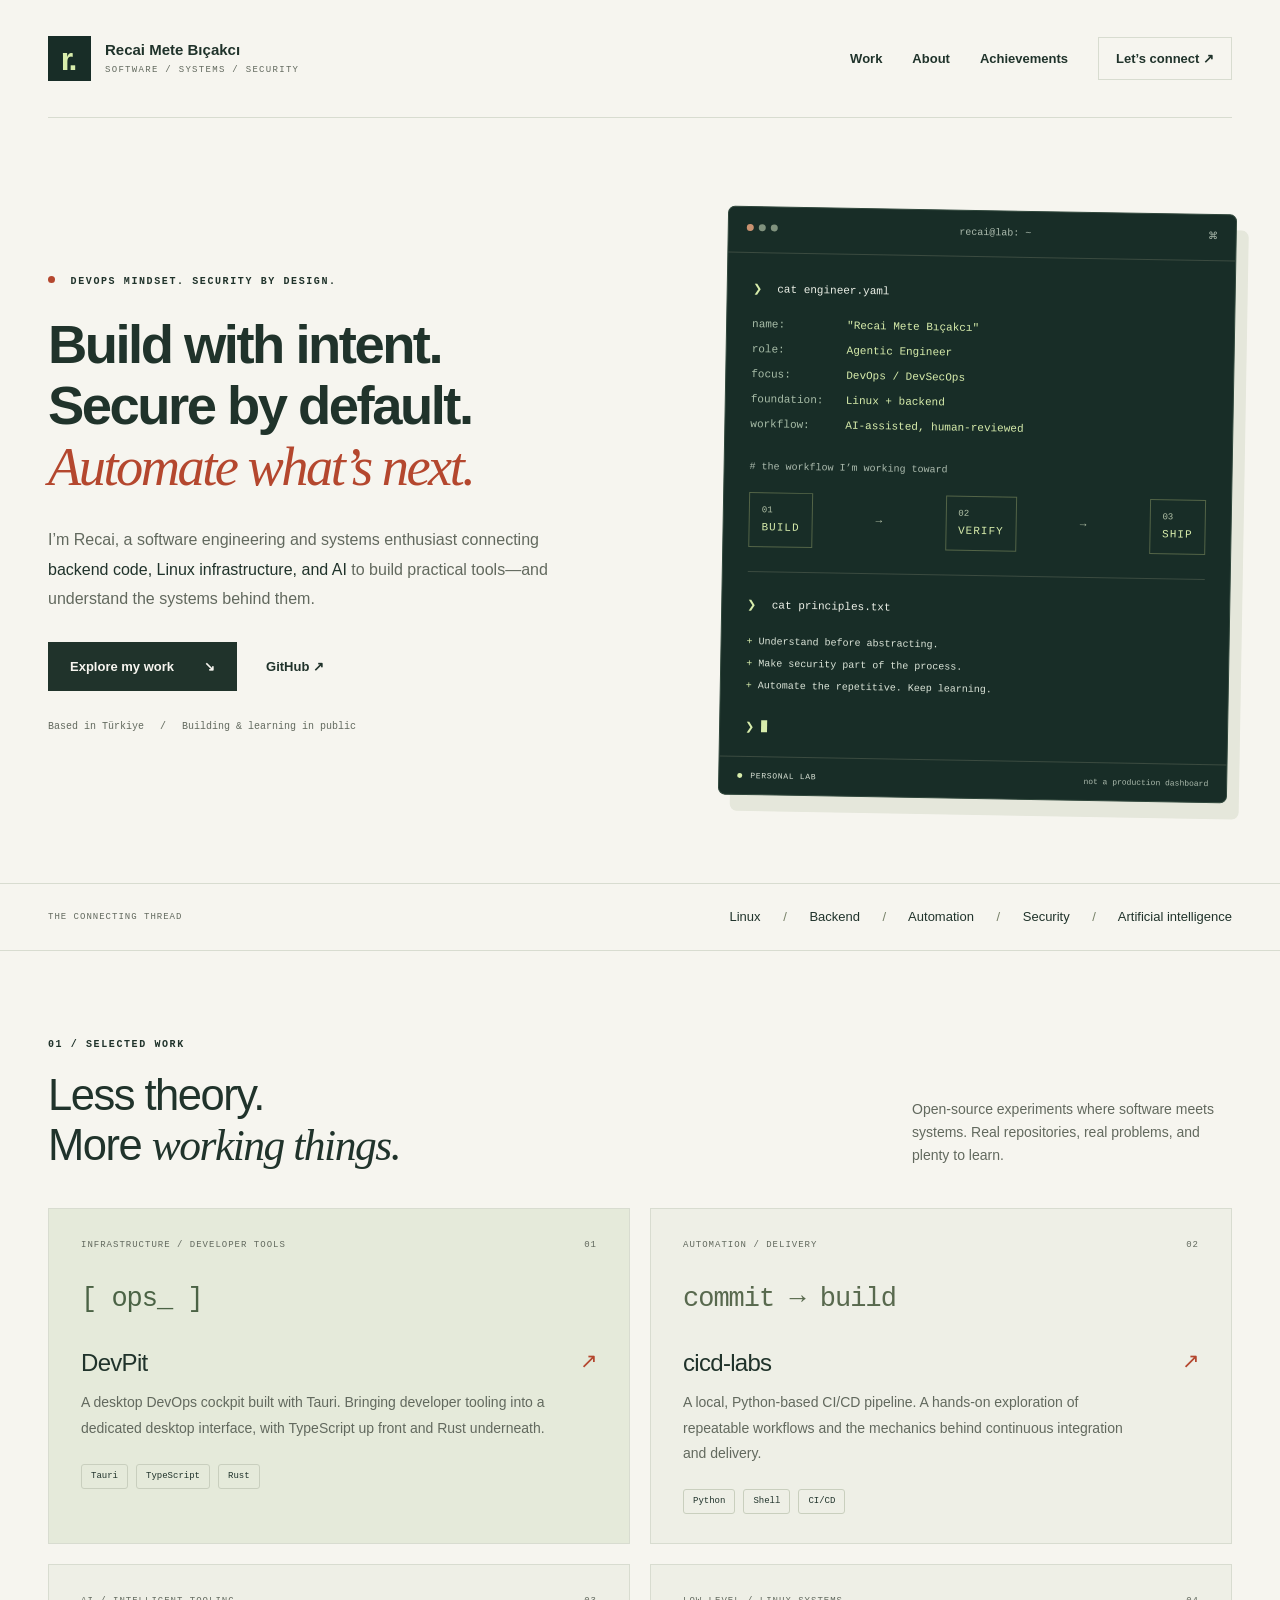
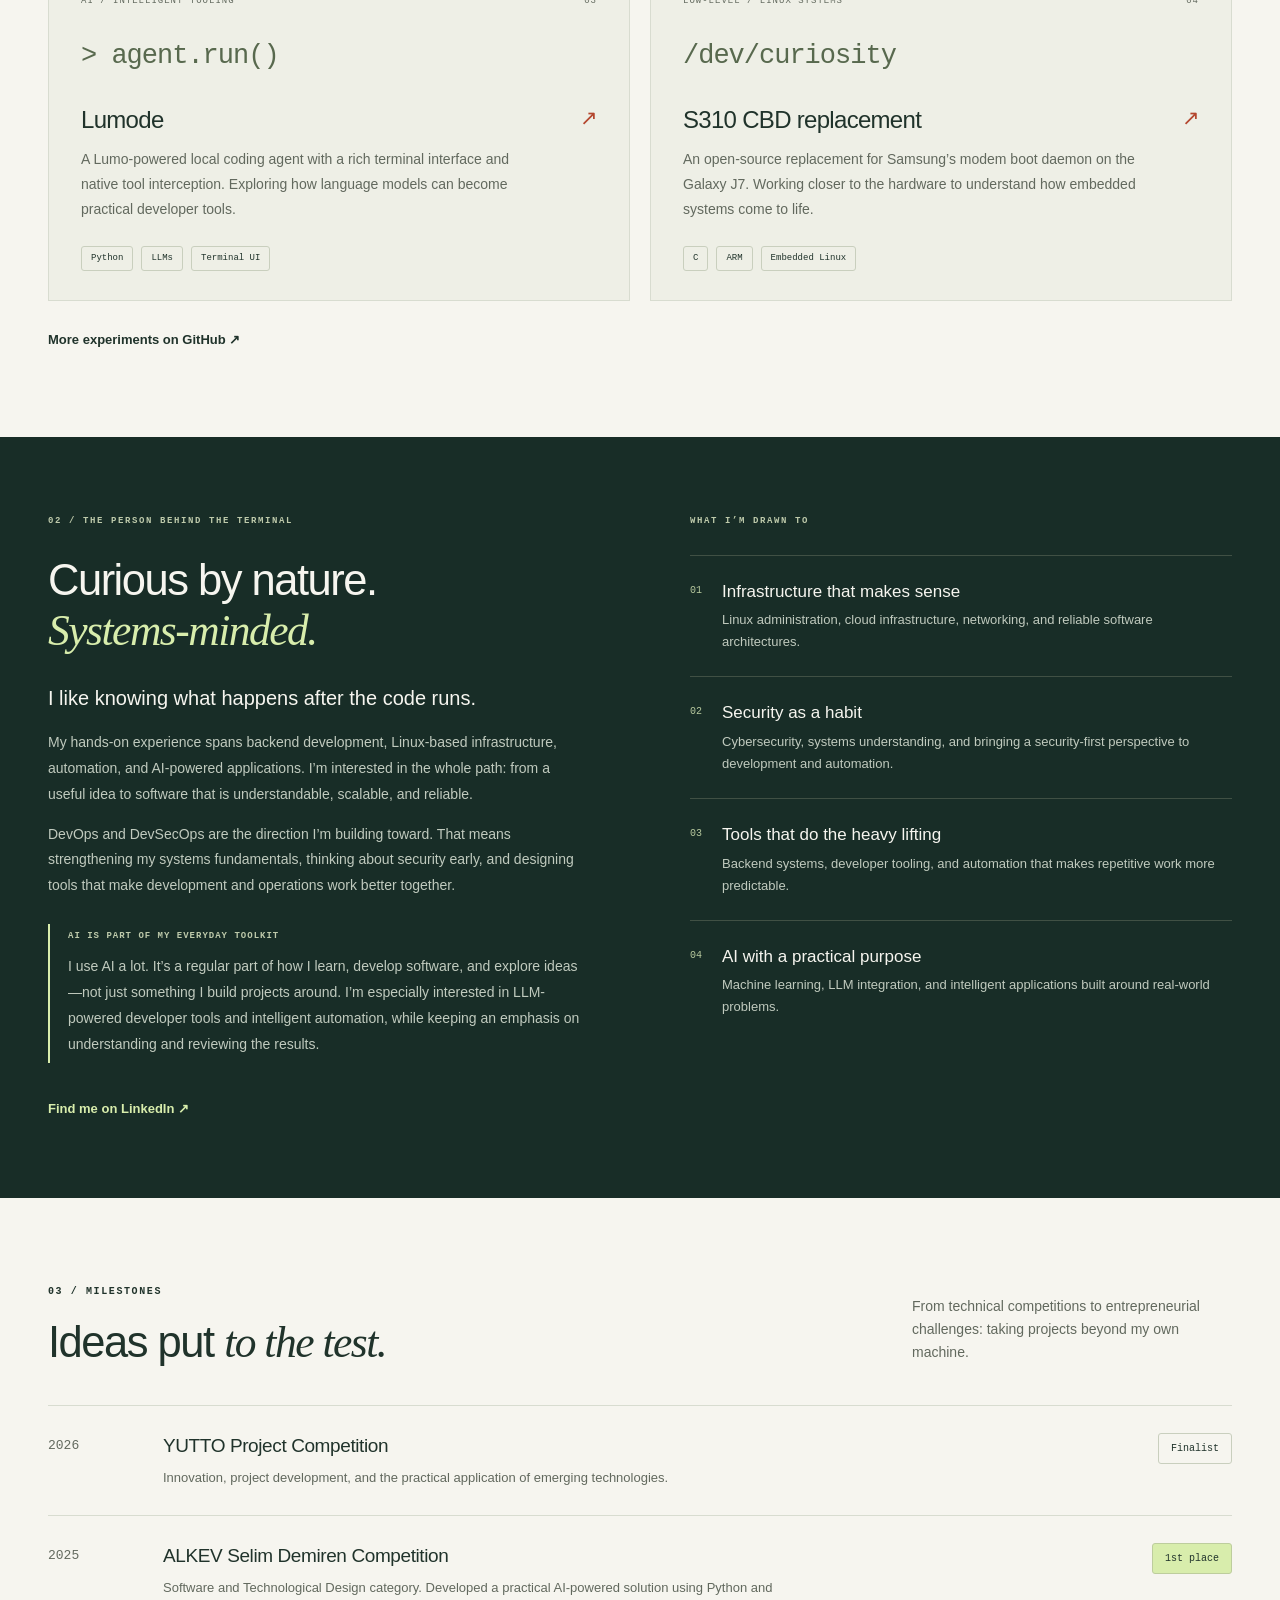
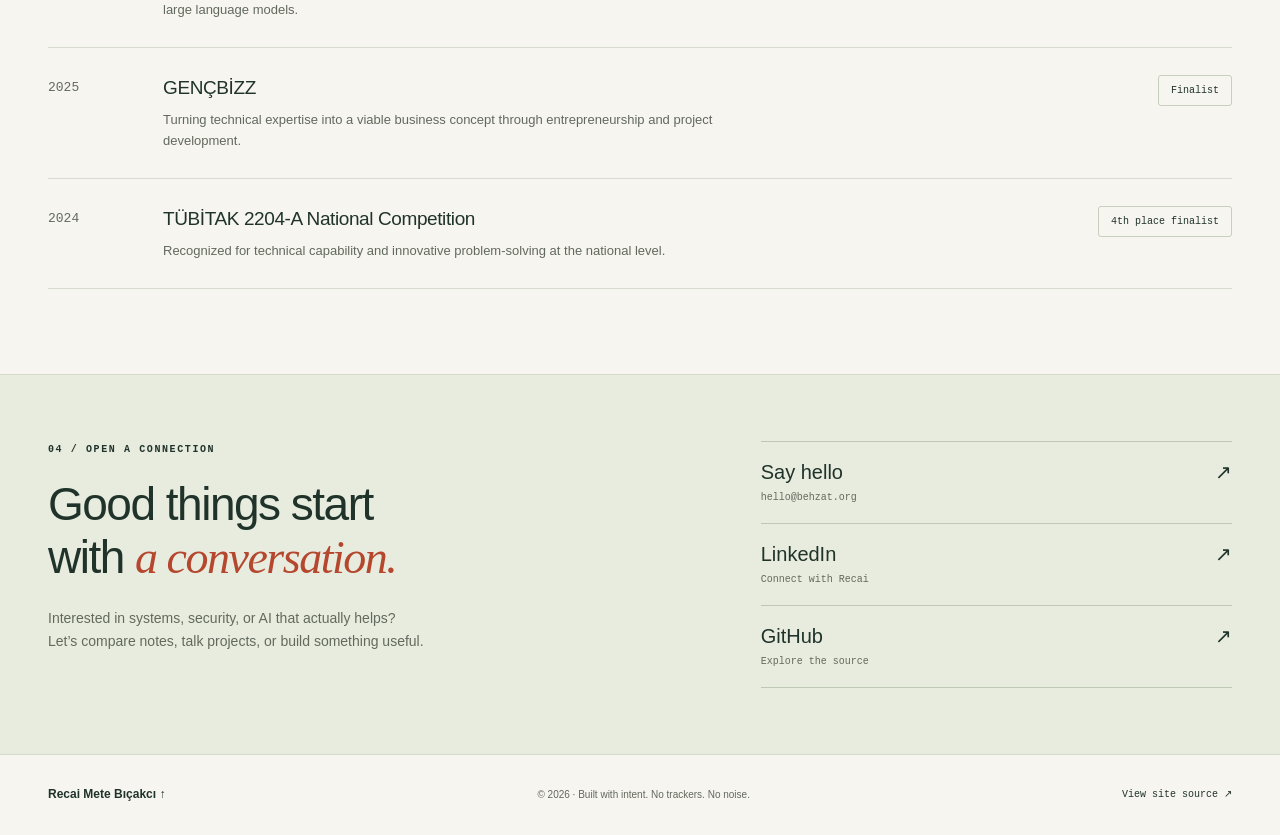
==== commit 0c5a7909: "Add Agentic Engineer role to site" ====
--- a/index.html
+++ b/index.html
@@ -4,10 +4,10 @@
     <meta charset="utf-8" />
     <meta name="viewport" content="width=device-width, initial-scale=1" />
     <meta name="theme-color" content="#182d27" />
-    <title>Recai Mete Bıçakcı — DevOps, DevSecOps & AI</title>
+    <title>Recai Mete Bıçakcı — Agentic Engineer · DevOps & DevSecOps</title>
     <meta
       name="description"
-      content="Recai Mete Bıçakcı — backend development, Linux infrastructure, automation, and AI-powered tools. Explore open-source projects and competition achievements."
+      content="Recai Mete Bıçakcı — agentic engineer working across backend development, Linux infrastructure, automation, and AI-powered tools. Explore open-source projects and competition achievements."
     />
     <meta name="author" content="Recai Mete Bıçakcı" />
     <link rel="canonical" href="https://behzat.org/" />
@@ -84,6 +84,10 @@
                 <dd>"Recai Mete Bıçakcı"</dd>
               </div>
               <div>
+                <dt>role:</dt>
+                <dd>Agentic Engineer</dd>
+              </div>
+              <div>
                 <dt>focus:</dt>
                 <dd>DevOps / DevSecOps</dd>
               </div>
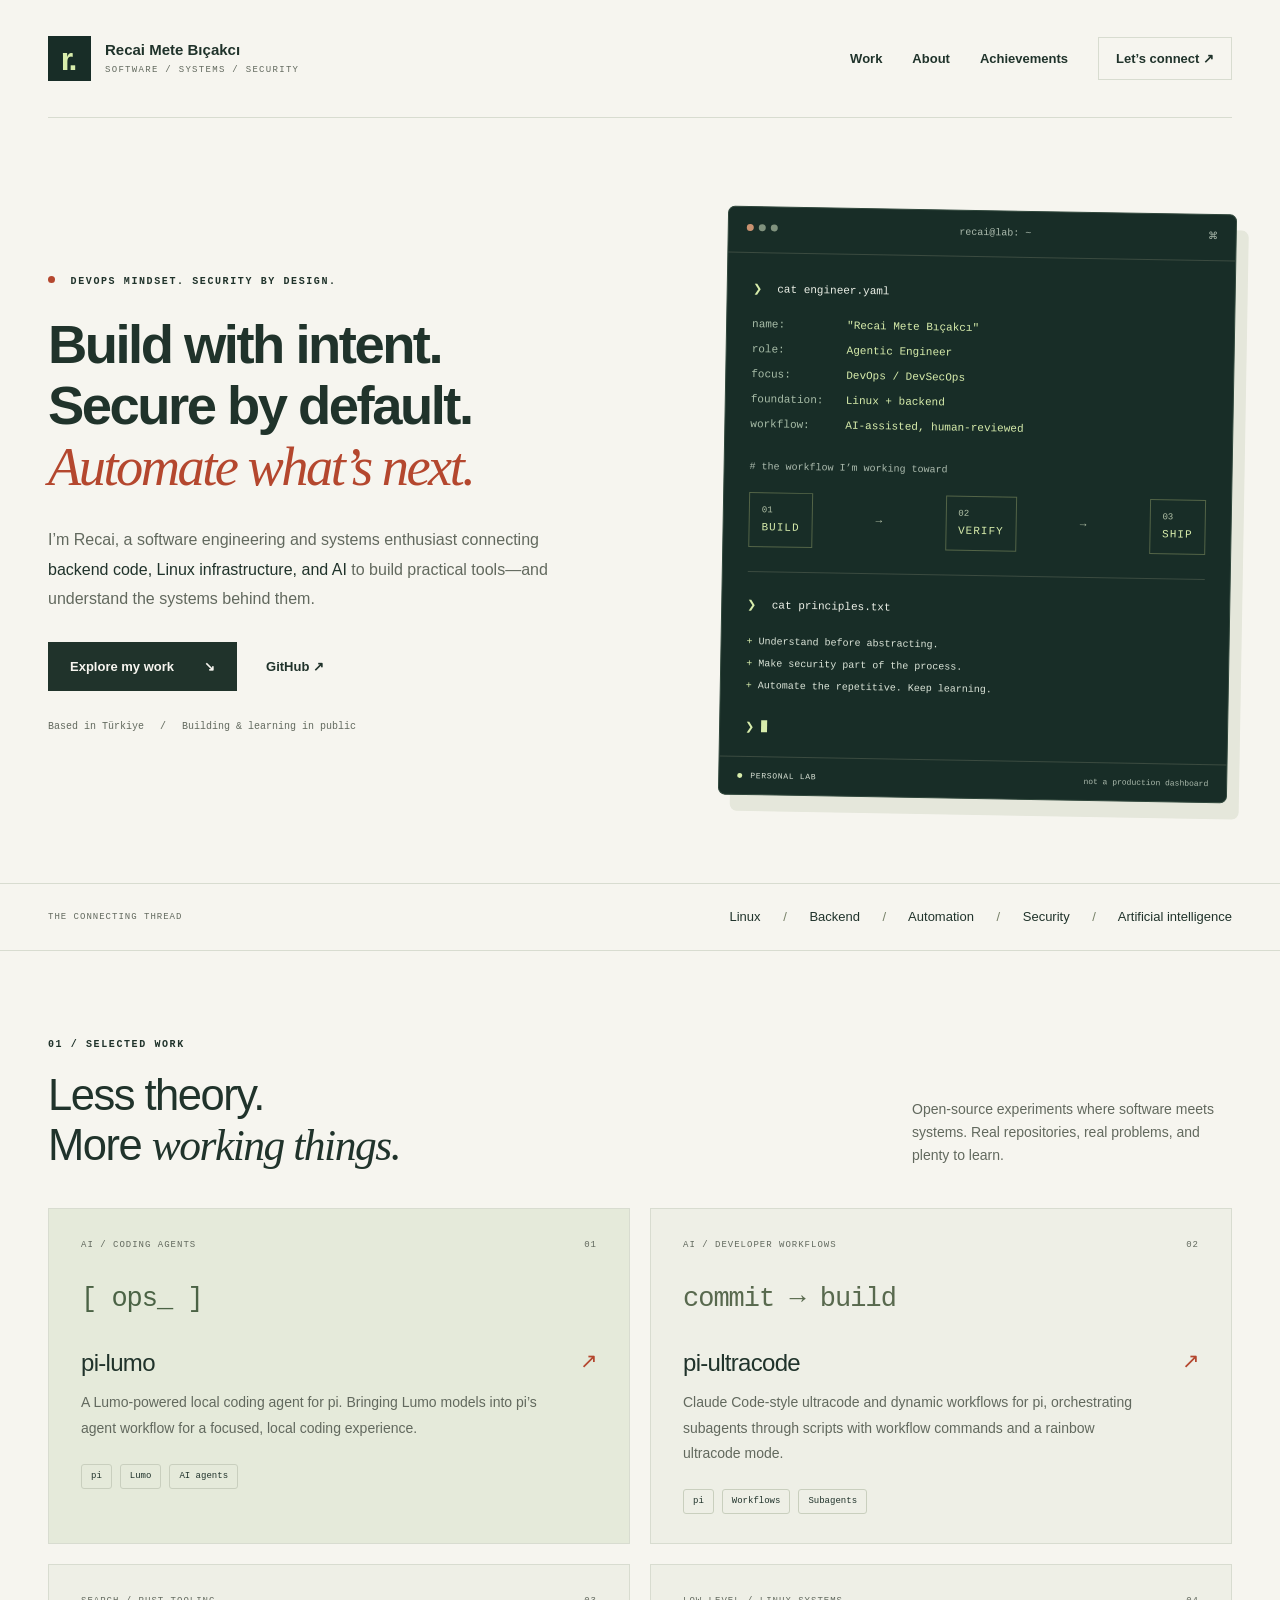
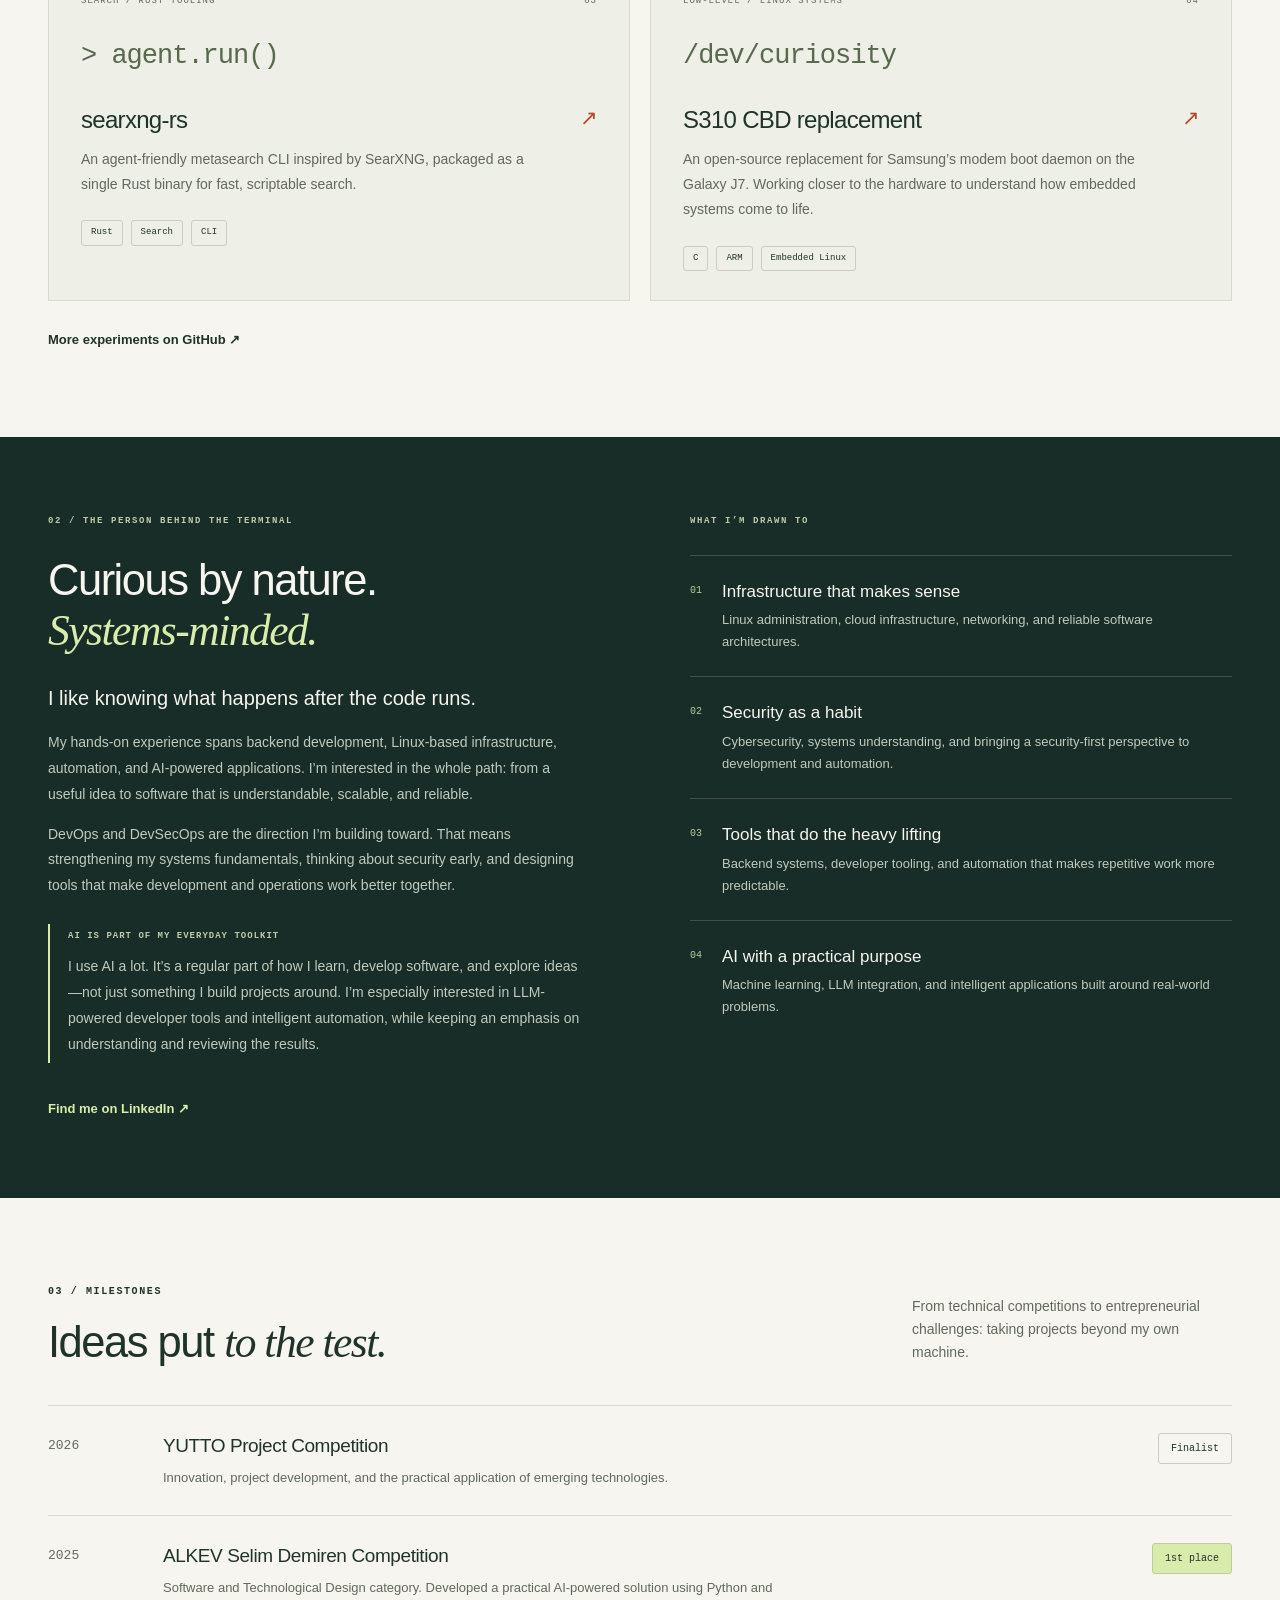
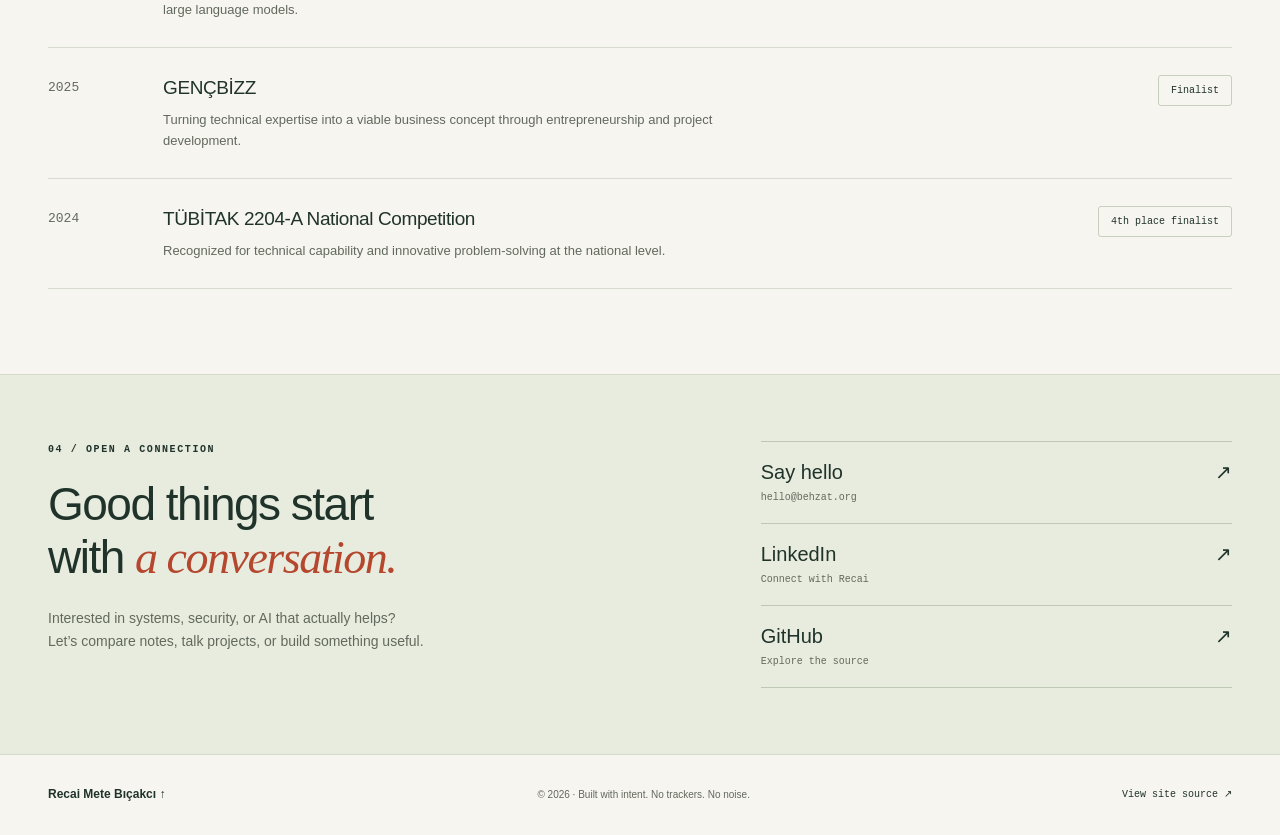
==== commit 00e7ce5f: "Update selected work projects" ====
--- a/index.html
+++ b/index.html
@@ -146,65 +146,63 @@
         <div class="project-grid">
           <article class="project featured">
             <div class="project-top">
-              <span>INFRASTRUCTURE / DEVELOPER TOOLS</span><span>01</span>
+              <span>AI / CODING AGENTS</span><span>01</span>
             </div>
             <div class="glyph" aria-hidden="true">[ ops_ ]</div>
             <h3>
-              <a href="https://github.com/rebehzat/DevPit"
-                >DevPit <span aria-hidden="true">↗</span></a
+              <a href="https://github.com/rebehzat/pi-lumo"
+                >pi-lumo <span aria-hidden="true">↗</span></a
               >
             </h3>
             <p>
-              A desktop DevOps cockpit built with Tauri. Bringing developer
-              tooling into a dedicated desktop interface, with TypeScript up
-              front and Rust underneath.
-            </p>
-            <ul class="tags" aria-label="DevPit technologies">
-              <li>Tauri</li>
-              <li>TypeScript</li>
-              <li>Rust</li>
+              A Lumo-powered local coding agent for pi. Bringing Lumo models into pi’s
+              agent workflow for a focused, local coding experience.
+            </p>
+            <ul class="tags" aria-label="pi-lumo technologies">
+              <li>pi</li>
+              <li>Lumo</li>
+              <li>AI agents</li>
             </ul>
           </article>
           <article class="project">
             <div class="project-top">
-              <span>AUTOMATION / DELIVERY</span><span>02</span>
+              <span>AI / DEVELOPER WORKFLOWS</span><span>02</span>
             </div>
             <div class="glyph" aria-hidden="true">commit → build</div>
             <h3>
-              <a href="https://github.com/rebehzat/cicd-labs"
-                >cicd-labs <span aria-hidden="true">↗</span></a
+              <a href="https://github.com/rebehzat/pi-ultracode"
+                >pi-ultracode <span aria-hidden="true">↗</span></a
               >
             </h3>
             <p>
-              A local, Python-based CI/CD pipeline. A hands-on exploration of
-              repeatable workflows and the mechanics behind continuous
-              integration and delivery.
-            </p>
-            <ul class="tags" aria-label="cicd-labs technologies">
-              <li>Python</li>
-              <li>Shell</li>
-              <li>CI/CD</li>
+              Claude Code-style ultracode and dynamic workflows for pi, orchestrating
+              subagents through scripts with workflow commands and a rainbow
+              ultracode mode.
+            </p>
+            <ul class="tags" aria-label="pi-ultracode technologies">
+              <li>pi</li>
+              <li>Workflows</li>
+              <li>Subagents</li>
             </ul>
           </article>
           <article class="project">
             <div class="project-top">
-              <span>AI / INTELLIGENT TOOLING</span><span>03</span>
+              <span>SEARCH / RUST TOOLING</span><span>03</span>
             </div>
             <div class="glyph" aria-hidden="true">&gt; agent.run()</div>
             <h3>
-              <a href="https://github.com/rebehzat/lumode"
-                >Lumode <span aria-hidden="true">↗</span></a
+              <a href="https://github.com/rebehzat/searxng-rs"
+                >searxng-rs <span aria-hidden="true">↗</span></a
               >
             </h3>
             <p>
-              A Lumo-powered local coding agent with a rich terminal interface
-              and native tool interception. Exploring how language models can
-              become practical developer tools.
-            </p>
-            <ul class="tags" aria-label="Lumode technologies">
-              <li>Python</li>
-              <li>LLMs</li>
-              <li>Terminal UI</li>
+              An agent-friendly metasearch CLI inspired by SearXNG, packaged as a
+              single Rust binary for fast, scriptable search.
+            </p>
+            <ul class="tags" aria-label="searxng-rs technologies">
+              <li>Rust</li>
+              <li>Search</li>
+              <li>CLI</li>
             </ul>
           </article>
           <article class="project">
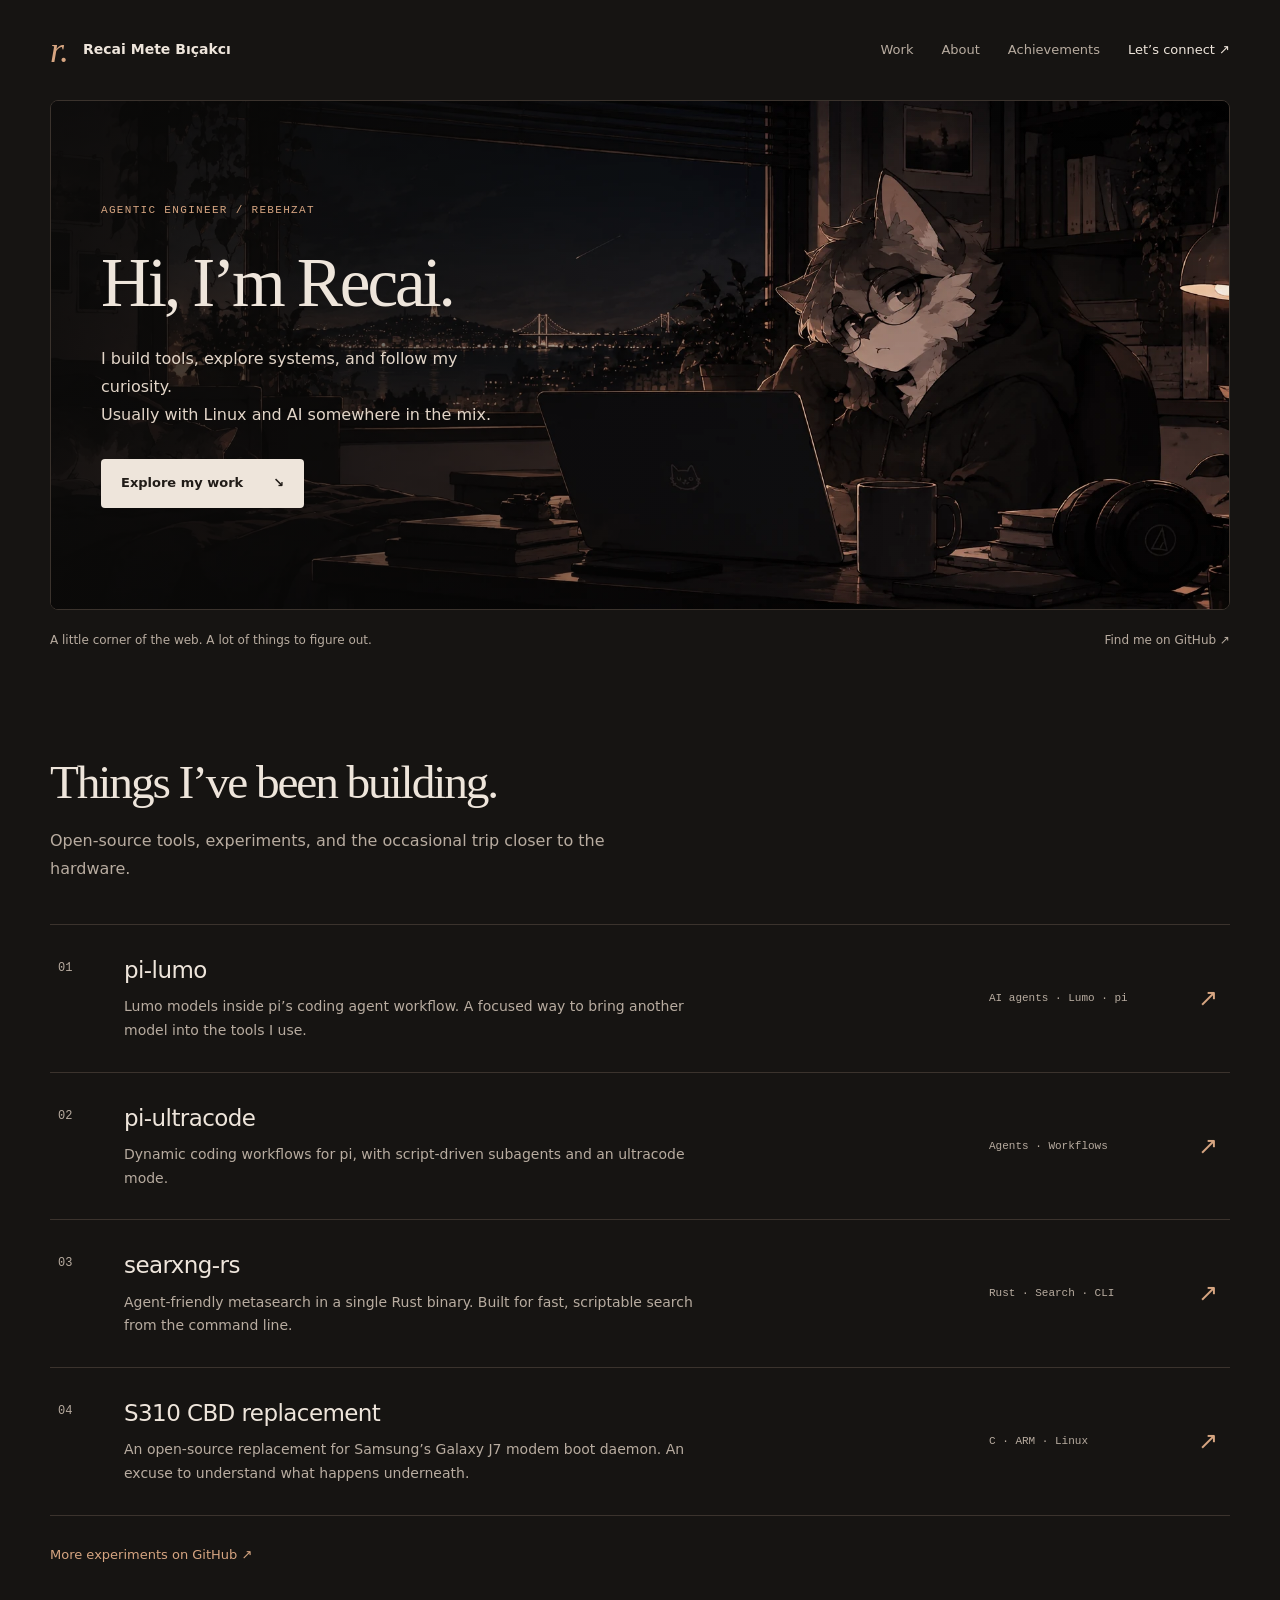
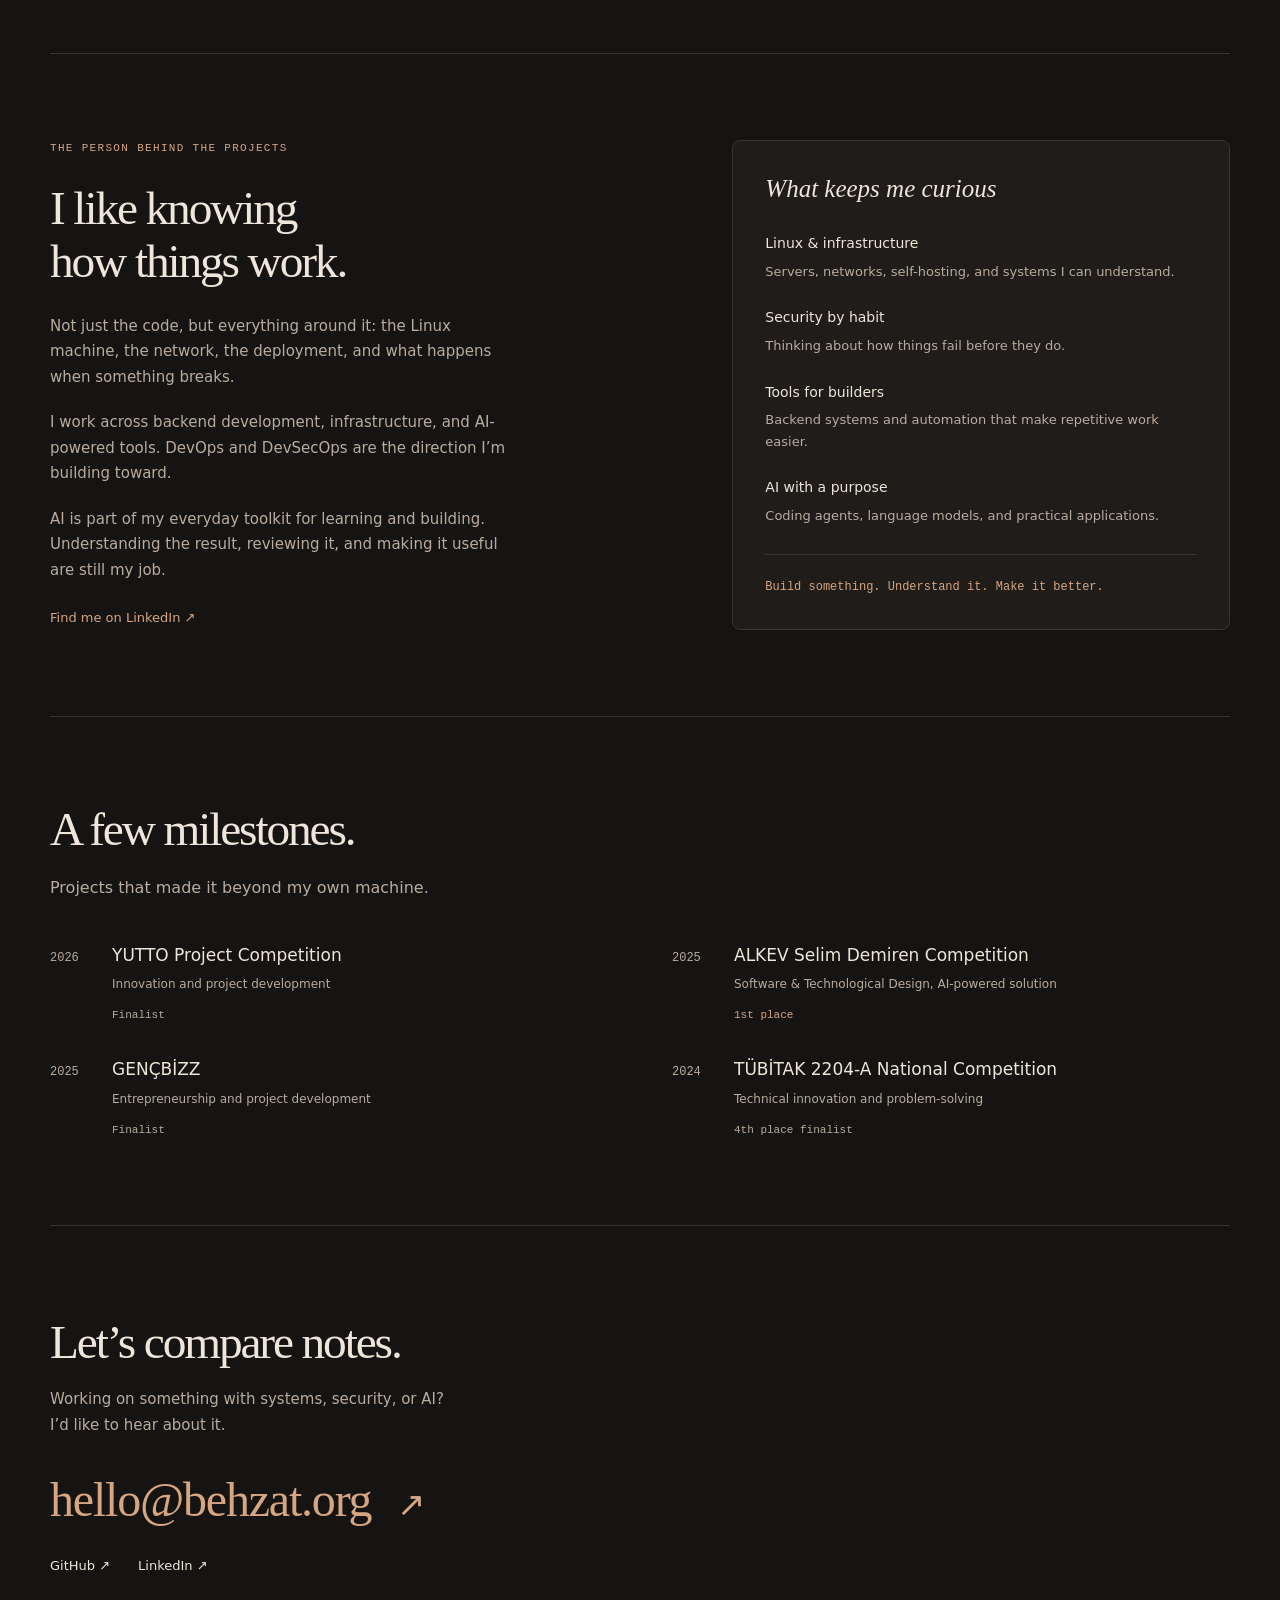
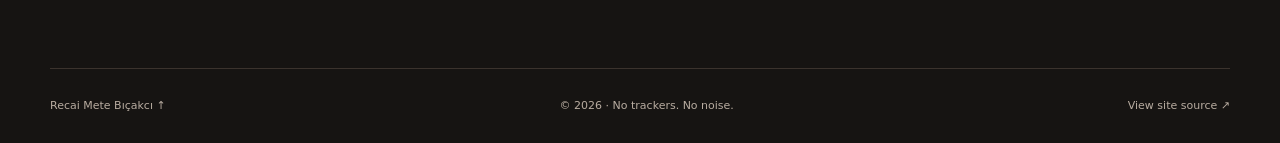
==== commit 49289edc: "Redesign personal site around nighttime banner" ====
--- a/index.html
+++ b/index.html
@@ -1,419 +1,71 @@
 <!doctype html>
 <html lang="en">
-  <head>
-    <meta charset="utf-8" />
-    <meta name="viewport" content="width=device-width, initial-scale=1" />
-    <meta name="theme-color" content="#182d27" />
-    <title>Recai Mete Bıçakcı — Agentic Engineer · DevOps & DevSecOps</title>
-    <meta
-      name="description"
-      content="Recai Mete Bıçakcı — agentic engineer working across backend development, Linux infrastructure, automation, and AI-powered tools. Explore open-source projects and competition achievements."
-    />
-    <meta name="author" content="Recai Mete Bıçakcı" />
-    <link rel="canonical" href="https://behzat.org/" />
-    <link rel="icon" href="/assets/favicon.svg" type="image/svg+xml" />
-    <link rel="stylesheet" href="/assets/landing.css?v=20260905" />
-    <meta property="og:type" content="website" />
-    <meta
-      property="og:title"
-      content="Recai Mete Bıçakcı — build, secure, automate."
-    />
-    <meta
-      property="og:description"
-      content="Backend development, Linux infrastructure, AI-powered automation, and a direction toward DevSecOps. Explore my work and achievements."
-    />
-    <meta property="og:url" content="https://behzat.org/" />
-    <meta name="twitter:card" content="summary" />
-  </head>
-  <body id="top">
-    <a class="skip" href="#content">Skip to content</a>
-    <header class="site-header wrap">
-      <a class="brand" href="#top" aria-label="Recai Mete Bıçakcı — home"
-        ><span class="brand-mark" aria-hidden="true">r.</span
-        ><span
-          >Recai Mete Bıçakcı<small>SOFTWARE / SYSTEMS / SECURITY</small></span
-        ></a
-      >
-      <nav aria-label="Main navigation">
-        <a href="#work">Work</a><a href="#about">About</a
-        ><a href="#achievements">Achievements</a
-        ><a class="nav-contact" href="#contact">Let’s connect ↗</a>
-      </nav>
-    </header>
-    <main id="content">
-      <section class="hero wrap" aria-labelledby="hero-title">
+<head>
+  <meta charset="utf-8" />
+  <meta name="viewport" content="width=device-width, initial-scale=1" />
+  <meta name="theme-color" content="#161412" />
+  <title>Recai Mete Bıçakcı | Agentic Engineer, Systems & Security</title>
+  <meta name="description" content="I'm Recai, an agentic engineer working with Linux, backend systems, security, and AI. A small home for my projects and experiments." />
+  <meta name="author" content="Recai Mete Bıçakcı" />
+  <link rel="canonical" href="https://behzat.org/" />
+  <link rel="icon" href="/assets/favicon.svg" type="image/svg+xml" />
+  <link rel="stylesheet" href="/assets/landing.css?v=20261014" />
+  <link rel="preload" as="image" href="/assets/banner.webp" />
+  <meta property="og:type" content="website" />
+  <meta property="og:title" content="Recai Mete Bıçakcı | Code, systems & curiosity" />
+  <meta property="og:description" content="Agentic engineering, Linux, security, and useful experiments. Welcome to my corner of the web." />
+  <meta property="og:url" content="https://behzat.org/" />
+  <meta property="og:image" content="https://behzat.org/assets/banner.webp" />
+  <meta property="og:image:width" content="2048" />
+  <meta property="og:image:height" content="768" />
+  <meta property="og:image:alt" content="A quiet nighttime workspace overlooking Istanbul, with a cat character at a laptop." />
+  <meta name="twitter:card" content="summary_large_image" />
+</head>
+<body id="top">
+  <a class="skip" href="#content">Skip to content</a>
+  <header class="site-header wrap">
+    <a class="brand" href="#top" aria-label="Recai Mete Bıçakcı, home"><span class="brand-mark" aria-hidden="true">r.</span><span>Recai Mete Bıçakcı</span></a>
+    <nav aria-label="Main navigation"><a href="#work">Work</a><a href="#about">About</a><a href="#achievements">Achievements</a><a href="#contact">Let’s connect <span aria-hidden="true">↗</span></a></nav>
+  </header>
+  <main id="content">
+    <section class="hero wrap" aria-labelledby="hero-title">
+      <div class="hero-scene">
+        <img class="hero-image" src="/assets/banner.webp" width="2048" height="768" fetchpriority="high" alt="A quiet nighttime workspace overlooking Istanbul, with a cat character at a laptop and a sleeping cat nearby." />
         <div class="hero-copy">
-          <p class="eyebrow">
-            <span class="status-dot" aria-hidden="true"></span> DEVOPS MINDSET.
-            SECURITY BY DESIGN.
-          </p>
-          <h1 id="hero-title">
-            Build with intent.<br />Secure by default.<br /><em
-              >Automate what’s next.</em
-            >
-          </h1>
-          <p class="hero-description">
-            I’m Recai, a software engineering and systems enthusiast connecting
-            <strong>backend code, Linux infrastructure, and AI</strong> to build
-            practical tools—and understand the systems behind them.
-          </p>
-          <div class="actions">
-            <a class="button" href="#work"
-              >Explore my work <span aria-hidden="true">↘</span></a
-            ><a class="text-link" href="https://github.com/rebehzat"
-              >GitHub ↗</a
-            >
-          </div>
-          <p class="hero-note">
-            Based in Türkiye <span>/</span> Building & learning in public
-          </p>
-        </div>
-        <div
-          class="console"
-          aria-label="Illustrative development workflow, not live system telemetry"
-        >
-          <div class="console-bar">
-            <span aria-hidden="true"><i></i><i></i><i></i></span
-            ><span>recai@lab: ~</span><span aria-hidden="true">⌘</span>
-          </div>
-          <div class="console-body">
-            <p class="command"><span>❯</span> cat engineer.yaml</p>
-            <dl class="config">
-              <div>
-                <dt>name:</dt>
-                <dd>"Recai Mete Bıçakcı"</dd>
-              </div>
-              <div>
-                <dt>role:</dt>
-                <dd>Agentic Engineer</dd>
-              </div>
-              <div>
-                <dt>focus:</dt>
-                <dd>DevOps / DevSecOps</dd>
-              </div>
-              <div>
-                <dt>foundation:</dt>
-                <dd>Linux + backend</dd>
-              </div>
-              <div>
-                <dt>workflow:</dt>
-                <dd>AI-assisted, human-reviewed</dd>
-              </div>
-            </dl>
-            <p class="terminal-comment"># the workflow I’m working toward</p>
-            <div class="pipeline">
-              <span>01 <strong>BUILD</strong></span
-              ><b aria-hidden="true">→</b><span>02 <strong>VERIFY</strong></span
-              ><b aria-hidden="true">→</b><span>03 <strong>SHIP</strong></span>
-            </div>
-            <hr />
-            <p class="command"><span>❯</span> cat principles.txt</p>
-            <ul class="principles">
-              <li>Understand before abstracting.</li>
-              <li>Make security part of the process.</li>
-              <li>Automate the repetitive. Keep learning.</li>
-            </ul>
-            <p class="prompt" aria-hidden="true">❯ <span></span></p>
-          </div>
-          <div class="console-footer">
-            <span class="status-dot" aria-hidden="true"></span> PERSONAL LAB
-            <span>not a production dashboard</span>
-          </div>
-        </div>
-      </section>
-      <div class="focus-strip">
-        <div class="wrap">
-          <span>THE CONNECTING THREAD</span>
-          <p>
-            Linux <b>/</b> Backend <b>/</b> Automation <b>/</b> Security
-            <b>/</b> Artificial intelligence
-          </p>
+          <p class="eyebrow">Agentic engineer / rebehzat</p>
+          <h1 id="hero-title">Hi, I’m Recai.</h1>
+          <p>I build tools, explore systems, and follow my curiosity.<br class="desktop-break" /> Usually with Linux and AI somewhere in the mix.</p>
+          <a class="button" href="#work">Explore my work <span aria-hidden="true">↘</span></a>
         </div>
       </div>
-      <section class="section wrap" id="work" aria-labelledby="work-title">
-        <div class="section-heading">
-          <div>
-            <p class="eyebrow">01 / SELECTED WORK</p>
-            <h2 id="work-title">
-              Less theory.<br />More <em>working things.</em>
-            </h2>
-          </div>
-          <p>
-            Open-source experiments where software meets systems. Real
-            repositories, real problems, and plenty to learn.
-          </p>
-        </div>
-        <div class="project-grid">
-          <article class="project featured">
-            <div class="project-top">
-              <span>AI / CODING AGENTS</span><span>01</span>
-            </div>
-            <div class="glyph" aria-hidden="true">[ ops_ ]</div>
-            <h3>
-              <a href="https://github.com/rebehzat/pi-lumo"
-                >pi-lumo <span aria-hidden="true">↗</span></a
-              >
-            </h3>
-            <p>
-              A Lumo-powered local coding agent for pi. Bringing Lumo models into pi’s
-              agent workflow for a focused, local coding experience.
-            </p>
-            <ul class="tags" aria-label="pi-lumo technologies">
-              <li>pi</li>
-              <li>Lumo</li>
-              <li>AI agents</li>
-            </ul>
-          </article>
-          <article class="project">
-            <div class="project-top">
-              <span>AI / DEVELOPER WORKFLOWS</span><span>02</span>
-            </div>
-            <div class="glyph" aria-hidden="true">commit → build</div>
-            <h3>
-              <a href="https://github.com/rebehzat/pi-ultracode"
-                >pi-ultracode <span aria-hidden="true">↗</span></a
-              >
-            </h3>
-            <p>
-              Claude Code-style ultracode and dynamic workflows for pi, orchestrating
-              subagents through scripts with workflow commands and a rainbow
-              ultracode mode.
-            </p>
-            <ul class="tags" aria-label="pi-ultracode technologies">
-              <li>pi</li>
-              <li>Workflows</li>
-              <li>Subagents</li>
-            </ul>
-          </article>
-          <article class="project">
-            <div class="project-top">
-              <span>SEARCH / RUST TOOLING</span><span>03</span>
-            </div>
-            <div class="glyph" aria-hidden="true">&gt; agent.run()</div>
-            <h3>
-              <a href="https://github.com/rebehzat/searxng-rs"
-                >searxng-rs <span aria-hidden="true">↗</span></a
-              >
-            </h3>
-            <p>
-              An agent-friendly metasearch CLI inspired by SearXNG, packaged as a
-              single Rust binary for fast, scriptable search.
-            </p>
-            <ul class="tags" aria-label="searxng-rs technologies">
-              <li>Rust</li>
-              <li>Search</li>
-              <li>CLI</li>
-            </ul>
-          </article>
-          <article class="project">
-            <div class="project-top">
-              <span>LOW-LEVEL / LINUX SYSTEMS</span><span>04</span>
-            </div>
-            <div class="glyph" aria-hidden="true">/dev/curiosity</div>
-            <h3>
-              <a href="https://github.com/rebehzat/samsung-s310-cbd-replacement"
-                >S310 CBD replacement <span aria-hidden="true">↗</span></a
-              >
-            </h3>
-            <p>
-              An open-source replacement for Samsung’s modem boot daemon on the
-              Galaxy J7. Working closer to the hardware to understand how
-              embedded systems come to life.
-            </p>
-            <ul class="tags" aria-label="S310 technologies">
-              <li>C</li>
-              <li>ARM</li>
-              <li>Embedded Linux</li>
-            </ul>
-          </article>
-        </div>
-        <a
-          class="all-work text-link"
-          href="https://github.com/rebehzat?tab=repositories"
-          >More experiments on GitHub ↗</a
-        >
-      </section>
-      <section class="about-section" id="about" aria-labelledby="about-title">
-        <div class="wrap about-layout">
-          <div>
-            <p class="eyebrow">02 / THE PERSON BEHIND THE TERMINAL</p>
-            <h2 id="about-title">
-              Curious by nature.<br /><em>Systems-minded.</em>
-            </h2>
-            <p class="about-lead">
-              I like knowing what happens after the code runs.
-            </p>
-            <p>
-              My hands-on experience spans backend development, Linux-based
-              infrastructure, automation, and AI-powered applications. I’m
-              interested in the whole path: from a useful idea to software that
-              is understandable, scalable, and reliable.
-            </p>
-            <p>
-              DevOps and DevSecOps are the direction I’m building toward. That
-              means strengthening my systems fundamentals, thinking about
-              security early, and designing tools that make development and
-              operations work better together.
-            </p>
-            <div class="ai-note">
-              <span class="eyebrow">AI IS PART OF MY EVERYDAY TOOLKIT</span>
-              <p>
-                I use AI a lot. It’s a regular part of how I learn, develop
-                software, and explore ideas—not just something I build projects
-                around. I’m especially interested in LLM-powered developer tools
-                and intelligent automation, while keeping an emphasis on
-                understanding and reviewing the results.
-              </p>
-            </div>
-            <a class="text-link" href="https://linkedin.com/in/rrecai"
-              >Find me on LinkedIn ↗</a
-            >
-          </div>
-          <div class="focus-list">
-            <p class="eyebrow">WHAT I’M DRAWN TO</p>
-            <article>
-              <span>01</span>
-              <div>
-                <h3>Infrastructure that makes sense</h3>
-                <p>
-                  Linux administration, cloud infrastructure, networking, and
-                  reliable software architectures.
-                </p>
-              </div>
-            </article>
-            <article>
-              <span>02</span>
-              <div>
-                <h3>Security as a habit</h3>
-                <p>
-                  Cybersecurity, systems understanding, and bringing a
-                  security-first perspective to development and automation.
-                </p>
-              </div>
-            </article>
-            <article>
-              <span>03</span>
-              <div>
-                <h3>Tools that do the heavy lifting</h3>
-                <p>
-                  Backend systems, developer tooling, and automation that makes
-                  repetitive work more predictable.
-                </p>
-              </div>
-            </article>
-            <article>
-              <span>04</span>
-              <div>
-                <h3>AI with a practical purpose</h3>
-                <p>
-                  Machine learning, LLM integration, and intelligent
-                  applications built around real-world problems.
-                </p>
-              </div>
-            </article>
-          </div>
-        </div>
-      </section>
-      <section
-        class="section wrap"
-        id="achievements"
-        aria-labelledby="achievements-title"
-      >
-        <div class="section-heading">
-          <div>
-            <p class="eyebrow">03 / MILESTONES</p>
-            <h2 id="achievements-title">Ideas put <em>to the test.</em></h2>
-          </div>
-          <p>
-            From technical competitions to entrepreneurial challenges: taking
-            projects beyond my own machine.
-          </p>
-        </div>
-        <ol class="achievements">
-          <li>
-            <span class="year">2026</span>
-            <div>
-              <h3>YUTTO Project Competition</h3>
-              <p>
-                Innovation, project development, and the practical application
-                of emerging technologies.
-              </p>
-            </div>
-            <span class="award">Finalist</span>
-          </li>
-          <li>
-            <span class="year">2025</span>
-            <div>
-              <h3>ALKEV Selim Demiren Competition</h3>
-              <p>
-                Software and Technological Design category. Developed a
-                practical AI-powered solution using Python and large language
-                models.
-              </p>
-            </div>
-            <span class="award first">1st place</span>
-          </li>
-          <li>
-            <span class="year">2025</span>
-            <div>
-              <h3>GENÇBİZZ</h3>
-              <p>
-                Turning technical expertise into a viable business concept
-                through entrepreneurship and project development.
-              </p>
-            </div>
-            <span class="award">Finalist</span>
-          </li>
-          <li>
-            <span class="year">2024</span>
-            <div>
-              <h3>TÜBİTAK 2204-A National Competition</h3>
-              <p>
-                Recognized for technical capability and innovative
-                problem-solving at the national level.
-              </p>
-            </div>
-            <span class="award">4th place finalist</span>
-          </li>
-        </ol>
-      </section>
-      <section
-        class="contact-section"
-        id="contact"
-        aria-labelledby="contact-title"
-      >
-        <div class="wrap contact-layout">
-          <div>
-            <p class="eyebrow">04 / OPEN A CONNECTION</p>
-            <h2 id="contact-title">
-              Good things start<br />with <em>a conversation.</em>
-            </h2>
-            <p>
-              Interested in systems, security, or AI that actually helps?<br />Let’s
-              compare notes, talk projects, or build something useful.
-            </p>
-          </div>
-          <div class="contact-links">
-            <a href="mailto:hello@behzat.org"
-              >Say hello <span aria-hidden="true">↗</span
-              ><small>hello@behzat.org</small></a
-            ><a href="https://linkedin.com/in/rrecai"
-              >LinkedIn <span aria-hidden="true">↗</span
-              ><small>Connect with Recai</small></a
-            ><a href="https://github.com/rebehzat"
-              >GitHub <span aria-hidden="true">↗</span
-              ><small>Explore the source</small></a
-            >
-          </div>
-        </div>
-      </section>
-    </main>
-    <footer class="footer wrap">
-      <a class="footer-name" href="#top">Recai Mete Bıçakcı ↑</a>
-      <p>© 2026 · Built with intent. No trackers. No noise.</p>
-      <a href="https://github.com/rebehzat/rebehzat.github.io"
-        >View site source ↗</a
-      >
-    </footer>
-  </body>
+      <div class="hero-caption"><p>A little corner of the web. A lot of things to figure out.</p><a href="https://github.com/rebehzat">Find me on GitHub <span aria-hidden="true">↗</span></a></div>
+    </section>
+    <section class="section wrap" id="work" aria-labelledby="work-title">
+      <h2 id="work-title">Things I’ve been building.</h2>
+      <p class="section-intro">Open-source tools, experiments, and the occasional trip closer to the hardware.</p>
+      <div class="projects">
+        <a class="project" href="https://github.com/rebehzat/pi-lumo"><span class="project-index" aria-hidden="true">01</span><div><h3>pi-lumo</h3><p>Lumo models inside pi’s coding agent workflow. A focused way to bring another model into the tools I use.</p></div><span class="project-tech">AI agents · Lumo · pi</span><span class="project-arrow" aria-hidden="true">↗</span></a>
+        <a class="project" href="https://github.com/rebehzat/pi-ultracode"><span class="project-index" aria-hidden="true">02</span><div><h3>pi-ultracode</h3><p>Dynamic coding workflows for pi, with script-driven subagents and an ultracode mode.</p></div><span class="project-tech">Agents · Workflows</span><span class="project-arrow" aria-hidden="true">↗</span></a>
+        <a class="project" href="https://github.com/rebehzat/searxng-rs"><span class="project-index" aria-hidden="true">03</span><div><h3>searxng-rs</h3><p>Agent-friendly metasearch in a single Rust binary. Built for fast, scriptable search from the command line.</p></div><span class="project-tech">Rust · Search · CLI</span><span class="project-arrow" aria-hidden="true">↗</span></a>
+        <a class="project" href="https://github.com/rebehzat/samsung-s310-cbd-replacement"><span class="project-index" aria-hidden="true">04</span><div><h3>S310 CBD replacement</h3><p>An open-source replacement for Samsung’s Galaxy J7 modem boot daemon. An excuse to understand what happens underneath.</p></div><span class="project-tech">C · ARM · Linux</span><span class="project-arrow" aria-hidden="true">↗</span></a>
+      </div>
+      <a class="text-link all-work" href="https://github.com/rebehzat?tab=repositories">More experiments on GitHub <span aria-hidden="true">↗</span></a>
+    </section>
+    <section class="section about-section wrap" id="about" aria-labelledby="about-title">
+      <div class="about-copy"><p class="eyebrow">The person behind the projects</p><h2 id="about-title">I like knowing<br />how things work.</h2><p>Not just the code, but everything around it: the Linux machine, the network, the deployment, and what happens when something breaks.</p><p>I work across backend development, infrastructure, and AI-powered tools. DevOps and DevSecOps are the direction I’m building toward.</p><p>AI is part of my everyday toolkit for learning and building. Understanding the result, reviewing it, and making it useful are still my job.</p><a class="text-link" href="https://linkedin.com/in/rrecai">Find me on LinkedIn <span aria-hidden="true">↗</span></a></div>
+      <div class="interests"><h3>What keeps me curious</h3><dl><div><dt>Linux & infrastructure</dt><dd>Servers, networks, self-hosting, and systems I can understand.</dd></div><div><dt>Security by habit</dt><dd>Thinking about how things fail before they do.</dd></div><div><dt>Tools for builders</dt><dd>Backend systems and automation that make repetitive work easier.</dd></div><div><dt>AI with a purpose</dt><dd>Coding agents, language models, and practical applications.</dd></div></dl><p class="aside-note">Build something. Understand it. Make it better.</p></div>
+    </section>
+    <section class="section wrap" id="achievements" aria-labelledby="achievements-title">
+      <h2 id="achievements-title">A few milestones.</h2><p class="section-intro">Projects that made it beyond my own machine.</p>
+      <ol class="achievements">
+        <li><span class="year">2026</span><div><h3>YUTTO Project Competition</h3><p>Innovation and project development</p></div><span class="award">Finalist</span></li>
+        <li><span class="year">2025</span><div><h3>ALKEV Selim Demiren Competition</h3><p>Software & Technological Design, AI-powered solution</p></div><span class="award first">1st place</span></li>
+        <li><span class="year">2025</span><div><h3>GENÇBİZZ</h3><p>Entrepreneurship and project development</p></div><span class="award">Finalist</span></li>
+        <li><span class="year">2024</span><div><h3>TÜBİTAK 2204-A National Competition</h3><p>Technical innovation and problem-solving</p></div><span class="award">4th place finalist</span></li>
+      </ol>
+    </section>
+    <section class="contact-section wrap" id="contact" aria-labelledby="contact-title"><h2 id="contact-title">Let’s compare notes.</h2><p>Working on something with systems, security, or AI?<br />I’d like to hear about it.</p><a class="contact-email" href="mailto:hello@behzat.org">hello@behzat.org <span aria-hidden="true">↗</span></a><div class="contact-socials"><a href="https://github.com/rebehzat">GitHub ↗</a><a href="https://linkedin.com/in/rrecai">LinkedIn ↗</a></div></section>
+  </main>
+  <footer class="footer wrap"><a href="#top">Recai Mete Bıçakcı <span aria-hidden="true">↑</span></a><p>© 2026 · No trackers. No noise.</p><a href="https://github.com/rebehzat/rebehzat.github.io">View site source ↗</a></footer>
+</body>
 </html>
--- a/assets/landing.css
+++ b/assets/landing.css
@@ -1,958 +1,544 @@
 :root {
-  --paper: #f6f5ef;
-  --ink: #20332b;
-  --muted: #62695e;
-  --line: #d8dcd0;
-  --green: #182d27;
-  --accent: #b4472e;
-  --lime: #d8edac;
-  --mono: ui-monospace, SFMono-Regular, Consolas, "Liberation Mono", monospace;
-  --sans: Inter, "Helvetica Neue", Arial, sans-serif;
+  color-scheme:dark;
+  --bg:#161412;
+  --surface:#1f1c19;
+  --text:#eee5db;
+  --muted:#b8aca0;
+  --accent:#d6a581;
+  --line:#3b332d;
+  --serif:Georgia,'Times New Roman',serif;
+  --sans:system-ui,-apple-system,BlinkMacSystemFont,'Segoe UI',sans-serif;
+  --mono:ui-monospace,SFMono-Regular,Consolas,monospace
 }
 * {
-  box-sizing: border-box;
+  box-sizing:border-box
 }
 html {
-  scroll-behavior: smooth;
-  scroll-padding-top: 30px;
+  scroll-behavior:smooth;
+  scroll-padding-top:28px
 }
 body {
-  margin: 0;
-  background: var(--paper);
-  color: var(--ink);
-  font-family: var(--sans);
-  font-size: 16px;
-  line-height: 1.65;
+  margin:0;
+  background:var(--bg);
+  color:var(--text);
+  font:16px/1.7 var(--sans);
+  -webkit-font-smoothing:antialiased
 }
 a {
-  color: inherit;
-  text-decoration: none;
+  color:inherit;
+  text-decoration:none
+}
+a:hover {
+  color:var(--accent)
 }
 a:focus-visible {
-  outline: 3px solid var(--accent);
-  outline-offset: 6px;
+  outline:2px solid var(--accent);
+  outline-offset:6px
 }
 ::selection {
-  background: var(--lime);
-  color: var(--green);
+  background:var(--accent);
+  color:var(--bg)
 }
 .wrap {
-  width: min(1200px, calc(100% - 96px));
-  margin-inline: auto;
+  width:min(1180px,calc(100% - 80px));
+  margin-inline:auto
 }
 .skip {
-  position: absolute;
-  left: 20px;
-  top: -100px;
-  padding: 12px 20px;
-  background: var(--ink);
-  color: white;
-  z-index: 10;
+  position:fixed;
+  top:12px;
+  left:20px;
+  padding:10px 18px;
+  background:var(--text);
+  color:var(--bg);
+  z-index:10;
+  transform:translateY(-180%)
 }
 .skip:focus {
-  top: 10px;
+  transform:none
 }
 .site-header {
-  display: flex;
-  align-items: center;
-  justify-content: space-between;
-  gap: 24px;
-  min-height: 118px;
-  border-bottom: 1px solid var(--line);
+  height:100px;
+  display:flex;
+  align-items:center;
+  justify-content:space-between;
+  gap:24px
 }
 .brand {
-  display: flex;
-  align-items: center;
-  gap: 14px;
-  font-weight: 700;
-  font-size: 15px;
-  line-height: 1.5;
+  display:flex;
+  align-items:center;
+  gap:14px;
+  font-size:14px;
+  font-weight:600
 }
 .brand-mark {
-  display: grid;
-  place-content: center;
-  background: var(--green);
-  color: var(--lime);
-  width: 43px;
-  height: 45px;
-  font-size: 32px;
-  letter-spacing: -3px;
-  padding-right: 4px;
-}
-.brand small {
-  display: block;
-  font: 9px/1.8 var(--mono);
-  letter-spacing: 1.3px;
-  color: var(--muted);
+  font:italic 36px/1 var(--serif);
+  color:var(--accent)
 }
 nav {
-  display: flex;
-  gap: 30px;
-  align-items: center;
-  font-size: 13px;
-  font-weight: 600;
-}
-nav a:hover,
-.text-link:hover,
-.footer a:hover {
-  color: var(--accent);
-}
-.nav-contact {
-  border: 1px solid var(--line);
-  padding: 10px 17px;
-}
-.hero {
-  display: grid;
-  grid-template-columns: 1.2fr 1fr;
-  gap: 64px;
-  align-items: center;
-  padding-block: 92px 84px;
+  display:flex;
+  gap:28px;
+  font-size:13px;
+  color:var(--muted)
+}
+nav a:last-child {
+  color:var(--text)
+}
+.hero-scene {
+  position:relative;
+  min-height:510px;
+  border:1px solid var(--line);
+  border-radius:8px;
+  overflow:hidden;
+  background:#0d0c0b;
+  display:flex;
+  align-items:center
+}
+.hero-image {
+  position:absolute;
+  inset:0;
+  width:100%;
+  height:100%;
+  object-fit:cover;
+  object-position:62% center
+}
+.hero-scene:after {
+  content:'';
+  position:absolute;
+  inset:0;
+  background:linear-gradient(90deg,rgba(12,11,10,.87),rgba(12,11,10,.52) 34%,rgba(12,11,10,.04) 65%)
+}
+.hero-copy {
+  position:relative;
+  z-index:1;
+  width:57%;
+  padding:50px
 }
 .eyebrow {
-  font: 10px/1.7 var(--mono);
-  letter-spacing: 1.6px;
-  font-weight: 600;
-  margin: 0 0 25px;
-}
-.status-dot {
-  display: inline-block;
-  width: 7px;
-  height: 7px;
-  border-radius: 50%;
-  background: var(--accent);
-  margin-right: 8px;
-  vertical-align: 1px;
-}
-h1,
-h2,
-h3,
+  color:var(--accent);
+  font:11px/1.6 var(--mono);
+  letter-spacing:.12em;
+  text-transform:uppercase;
+  margin:0 0 24px
+}
+h1,h2 {
+  font-family:var(--serif);
+  font-weight:400;
+  letter-spacing:-.045em;
+  line-height:1.12
+}
+h1 {
+  font-size:clamp(48px,5.4vw,76px);
+  margin:0 0 24px
+}
+h2 {
+  font-size:clamp(35px,3.7vw,50px);
+  margin:0 0 18px
+}
+h3 {
+  font-weight:500;
+  line-height:1.4;
+  margin:0
+}
 p {
-  margin-top: 0;
-}
-h1 {
-  font-size: clamp(38px, 4.25vw, 57px);
-  line-height: 1.12;
-  letter-spacing: -2.5px;
-  font-weight: 600;
-  margin-bottom: 27px;
-}
-em {
-  font-family: Georgia, "Times New Roman", serif;
-  font-weight: 400;
-}
-h1 em {
-  color: var(--accent);
-}
-.hero-description {
-  font-size: 16px;
-  line-height: 1.85;
-  max-width: 510px;
-  color: var(--muted);
-  margin-bottom: 28px;
-}
-.hero-description strong {
-  color: var(--ink);
-  font-weight: 500;
-}
-.actions {
-  display: flex;
-  gap: 29px;
-  align-items: center;
+  margin:0 0 20px
+}
+.hero-copy>p:not(.eyebrow) {
+  color:#e2d5c8;
+  font-size:16px;
+  max-width:410px;
+  line-height:1.75
 }
 .button {
-  display: inline-flex;
-  align-items: center;
-  justify-content: space-between;
-  gap: 30px;
-  padding: 14px 22px;
-  font-size: 13px;
-  font-weight: 600;
-  background: var(--ink);
-  color: var(--paper);
-  transition:
-    background 0.2s,
-    transform 0.2s;
+  display:inline-flex;
+  align-items:center;
+  gap:30px;
+  padding:13px 20px;
+  background:var(--text);
+  color:#211c18;
+  border-radius:4px;
+  font-size:13px;
+  font-weight:600;
+  margin-top:10px;
+  transition:background .2s,transform .2s
 }
 .button:hover {
-  background: #355443;
-  transform: translateY(-2px);
+  background:var(--accent);
+  color:#211c18;
+  transform:translateY(-2px)
+}
+.hero-caption {
+  display:flex;
+  justify-content:space-between;
+  gap:20px;
+  padding:20px 0;
+  color:var(--muted);
+  font-size:12px
+}
+.hero-caption p {
+  margin:0
+}
+.hero-caption a {
+  white-space:nowrap
+}
+.section {
+  padding-block:86px;
+  border-bottom:1px solid var(--line)
+}
+.section-intro {
+  color:var(--muted);
+  max-width:580px;
+  margin-bottom:42px
+}
+.projects {
+  border-top:1px solid var(--line)
+}
+.project {
+  display:grid;
+  grid-template-columns:42px 1fr 185px 24px;
+  align-items:center;
+  gap:24px;
+  padding:29px 8px;
+  border-bottom:1px solid var(--line);
+  transition:background .2s
+}
+.project:hover {
+  background:var(--surface)
+}
+.project-index {
+  font:12px var(--mono);
+  color:var(--muted);
+  align-self:start;
+  padding-top:7px
+}
+.project h3 {
+  font-size:23px;
+  margin-bottom:9px;
+  letter-spacing:-.025em
+}
+.project p {
+  color:var(--muted);
+  font-size:14px;
+  max-width:590px;
+  margin:0;
+  line-height:1.7
+}
+.project-tech {
+  font:11px/1.7 var(--mono);
+  color:var(--muted)
+}
+.project-arrow {
+  font-size:24px;
+  color:var(--accent);
+  transition:transform .2s
+}
+.project:hover .project-arrow {
+  transform:translate(3px,-3px)
 }
 .text-link {
-  font-size: 13px;
-  font-weight: 600;
-  display: inline-flex;
-  gap: 14px;
-  align-items: center;
-}
-.hero-note {
-  font: 10px/1.8 var(--mono);
-  color: var(--muted);
-  margin: 27px 0 0;
-}
-.hero-note span {
-  padding: 0 10px;
-}
-.console {
-  background: var(--green);
-  color: #dbe4d8;
-  border: 1px solid #30473c;
-  border-radius: 7px;
-  box-shadow: 12px 16px 0 #e5e7db;
-  transform: rotate(1deg);
-  font-family: var(--mono);
-  font-size: 11px;
-  min-width: 0;
-}
-.console-bar {
-  padding: 14px 18px;
-  border-bottom: 1px solid #3b4b40;
-  display: flex;
-  justify-content: space-between;
-  align-items: center;
-  color: #acbbae;
-  font-size: 10px;
-}
-.console-bar i {
-  display: inline-block;
-  width: 7px;
-  height: 7px;
-  background: #80927e;
-  border-radius: 50%;
-  margin-right: 5px;
-}
-.console-bar i:first-child {
-  background: #c99170;
-}
-.console-body {
-  padding: 27px 25px 10px;
-}
-.command {
-  margin-bottom: 17px;
-  color: #edf1e8;
-}
-.command > span,
-.prompt {
-  color: var(--lime);
-}
-.command > span {
-  margin-right: 9px;
-}
-.config {
-  margin: 0 0 26px;
-}
-.config div {
-  display: flex;
-  gap: 10px;
-  margin-block: 7px;
-}
-.config dt {
-  color: #a8bda8;
-  min-width: 85px;
-}
-.config dd {
-  margin: 0;
-  color: var(--lime);
-  overflow-wrap: anywhere;
-}
-.terminal-comment {
-  color: #acbbae;
-  font-size: 10px;
-  margin-bottom: 16px;
-}
-.pipeline {
-  display: flex;
-  align-items: center;
-  justify-content: space-between;
-  gap: 8px;
-}
-.pipeline > span {
-  border: 1px solid #536447;
-  padding: 10px 12px;
-  font-size: 9px;
-  color: #b3c2a8;
-}
-.pipeline strong {
-  display: block;
-  color: var(--lime);
-  font-size: 11px;
-  letter-spacing: 1px;
-  font-weight: 500;
-}
-.pipeline b {
-  font-weight: 400;
-  color: #b3c2a8;
-}
-.console hr {
-  height: 1px;
-  background: #3b4b40;
-  border: 0;
-  margin: 24px 0;
-}
-.principles {
-  list-style: none;
-  padding: 0;
-  margin-bottom: 21px;
-  line-height: 2.2;
-  font-size: 10px;
-}
-.principles li::before {
-  content: "+ ";
-  color: var(--lime);
-}
-.prompt {
-  margin-bottom: 10px;
-}
-.prompt span {
-  display: inline-block;
-  width: 6px;
-  height: 12px;
-  background: var(--lime);
-  vertical-align: -2px;
-}
-.console-footer {
-  border-top: 1px solid #3b4b40;
-  padding: 12px 18px;
-  font-size: 8px;
-  letter-spacing: 0.7px;
-  display: flex;
-  align-items: center;
-}
-.console-footer .status-dot {
-  background: var(--lime);
-  width: 5px;
-  height: 5px;
-}
-.console-footer > span:last-child {
-  margin-left: auto;
-  color: #acbbae;
-  letter-spacing: 0;
-}
-.focus-strip {
-  border-block: 1px solid var(--line);
-}
-.focus-strip > .wrap {
-  display: flex;
-  align-items: center;
-  justify-content: space-between;
-  gap: 25px;
-  padding-block: 22px;
-}
-.focus-strip span {
-  font: 9px var(--mono);
-  letter-spacing: 1px;
-  color: var(--muted);
-}
-.focus-strip p {
-  margin: 0;
-  font-size: 13px;
-}
-.focus-strip b {
-  font-weight: 400;
-  color: #788269;
-  padding-inline: 19px;
-}
-.section {
-  padding-block: 85px;
-}
-.section-heading {
-  display: flex;
-  justify-content: space-between;
-  gap: 40px;
-  align-items: end;
-  margin-bottom: 38px;
-}
-.section-heading .eyebrow {
-  margin-bottom: 17px;
-}
-h2 {
-  font-size: clamp(32px, 3.4vw, 44px);
-  line-height: 1.15;
-  letter-spacing: -1.5px;
-  font-weight: 500;
-  margin-bottom: 0;
-}
-.section-heading > p {
-  max-width: 320px;
-  font-size: 14px;
-  color: var(--muted);
-  margin: 0 0 3px;
-}
-.project-grid {
-  display: grid;
-  grid-template-columns: 1fr 1fr;
-  gap: 20px;
-}
-.project {
-  padding: 29px 32px;
-  border: 1px solid var(--line);
-  background: #eeefe6;
-  position: relative;
-  transition: border-color 0.2s;
-  min-width: 0;
-}
-.project:hover {
-  border-color: #86947d;
-}
-.featured {
-  background: #e5eada;
-}
-.project-top {
-  display: flex;
-  justify-content: space-between;
-  gap: 12px;
-  align-items: center;
-  font: 9px/1.6 var(--mono);
-  letter-spacing: 1px;
-  color: var(--muted);
-}
-.glyph {
-  font: 27px/1 var(--mono);
-  letter-spacing: -1px;
-  margin: 34px 0;
-  color: #58694e;
-}
-.featured .glyph {
-  color: #4b6345;
-}
-.project h3 {
-  font-size: 24px;
-  letter-spacing: -0.7px;
-  font-weight: 500;
-  line-height: 1.3;
-  margin-bottom: 12px;
-}
-.project h3 a {
-  display: flex;
-  justify-content: space-between;
-  gap: 15px;
-}
-.project h3 a::after {
-  content: "";
-  position: absolute;
-  inset: 0;
-}
-.project h3 a:focus-visible {
-  outline: none;
-}
-.project:focus-within {
-  outline: 3px solid var(--accent);
-  outline-offset: 3px;
-}
-.project h3 span {
-  font-size: 21px;
-  color: var(--accent);
-}
-.project > p {
-  font-size: 14px;
-  line-height: 1.8;
-  color: var(--muted);
-  max-width: 465px;
-  margin-bottom: 23px;
-}
-.tags {
-  display: flex;
-  gap: 8px;
-  flex-wrap: wrap;
-  list-style: none;
-  padding: 0;
-  margin: 0;
-}
-.tags li {
-  font: 9px/1.5 var(--mono);
-  padding: 5px 9px;
-  border: 1px solid #c9cfbe;
-  border-radius: 3px;
+  display:inline-block;
+  color:var(--accent);
+  font-size:13px
 }
 .all-work {
-  margin-top: 28px;
+  margin-top:28px
 }
 .about-section {
-  background: var(--green);
-  color: var(--paper);
-  padding-block: 77px;
-}
-.about-layout {
-  display: grid;
-  grid-template-columns: 1fr 1fr;
-  gap: 100px;
-}
-.about-section .eyebrow {
-  color: #becaab;
-  font-size: 9px;
-}
-.about-section h2 em {
-  color: var(--lime);
-}
-.about-lead {
-  font-size: 20px;
-  margin: 27px 0 15px;
-}
-.about-layout > div > p:not(.eyebrow):not(.about-lead),
-.ai-note p {
-  color: #c0cabe;
-  font-size: 14px;
-  line-height: 1.85;
-}
-.ai-note {
-  border-left: 2px solid var(--lime);
-  padding: 5px 0 5px 18px;
-  margin: 25px 0;
-}
-.ai-note .eyebrow {
-  display: block;
-  margin-bottom: 10px;
-  letter-spacing: 1px;
-}
-.ai-note p {
-  margin: 0;
-}
-.about-section .text-link {
-  color: var(--lime);
-  margin-top: 10px;
-}
-.focus-list article {
-  display: flex;
-  gap: 20px;
-  border-top: 1px solid #405044;
-  padding: 23px 0;
-}
-.focus-list article:last-child {
-  padding-bottom: 0;
-}
-.focus-list article > span {
-  font: 10px var(--mono);
-  color: #b7c99e;
-  padding-top: 6px;
-}
-.focus-list h3 {
-  font-size: 17px;
-  font-weight: 500;
-  line-height: 1.5;
-  margin-bottom: 5px;
-}
-.focus-list article p {
-  font-size: 13px;
-  line-height: 1.7;
-  color: #c0cabe;
-  margin: 0;
+  display:grid;
+  grid-template-columns:1.15fr 1fr;
+  gap:110px
+}
+.about-copy>p:not(.eyebrow) {
+  color:var(--muted);
+  font-size:15px;
+  max-width:470px
+}
+.about-copy h2 {
+  margin-bottom:26px
+}
+.interests {
+  padding:30px 32px;
+  background:var(--surface);
+  border:1px solid var(--line);
+  border-radius:8px
+}
+.interests>h3 {
+  font:italic 25px/1.4 var(--serif);
+  margin-bottom:26px
+}
+.interests dl {
+  margin:0
+}
+.interests dl>div {
+  margin:0 0 24px
+}
+.interests dt {
+  font-size:14px;
+  margin-bottom:5px
+}
+.interests dd {
+  margin:0;
+  font-size:13px;
+  color:var(--muted);
+  line-height:1.65
+}
+.aside-note {
+  color:var(--accent);
+  font:12px/1.7 var(--mono);
+  margin:28px 0 0;
+  padding-top:22px;
+  border-top:1px solid var(--line)
 }
 .achievements {
-  padding: 0;
-  margin: 0;
-  list-style: none;
-  border-top: 1px solid var(--line);
+  list-style:none;
+  margin:0;
+  padding:0;
+  display:grid;
+  grid-template-columns:1fr 1fr;
+  gap:34px 64px
 }
 .achievements li {
-  display: grid;
-  grid-template-columns: 90px 1fr auto;
-  gap: 25px;
-  align-items: start;
-  border-bottom: 1px solid var(--line);
-  padding: 27px 0;
+  display:grid;
+  grid-template-columns:44px 1fr;
+  column-gap:18px;
+  align-content:start
 }
 .year {
-  font: 13px/2 var(--mono);
-  color: var(--muted);
+  font:12px/1.7 var(--mono);
+  color:var(--muted);
+  padding-top:4px
 }
 .achievements h3 {
-  font-size: 19px;
-  font-weight: 500;
-  letter-spacing: -0.4px;
-  line-height: 1.4;
-  margin-bottom: 7px;
+  font-size:17px
 }
 .achievements p {
-  font-size: 13px;
-  color: var(--muted);
-  max-width: 620px;
-  margin: 0;
+  color:var(--muted);
+  font-size:12px;
+  margin:7px 0 12px
 }
 .award {
-  font: 10px/1.5 var(--mono);
-  padding: 7px 12px;
-  border: 1px solid #c9cfbe;
-  border-radius: 3px;
-  white-space: nowrap;
-}
-.first {
-  background: var(--lime);
-  border-color: #bdcd9d;
+  grid-column:2;
+  font:11px/1.6 var(--mono);
+  color:var(--muted)
+}
+.award.first {
+  color:var(--accent)
 }
 .contact-section {
-  background: #e8ecdf;
-  border-block: 1px solid #d4dbca;
-  padding-block: 66px;
-}
-.contact-layout {
-  display: grid;
-  grid-template-columns: 1.3fr 1fr;
-  gap: 100px;
-}
-.contact-section .eyebrow {
-  margin-bottom: 20px;
-}
-.contact-section h2 {
-  font-size: 46px;
-}
-.contact-section h2 em {
-  color: var(--accent);
-}
-.contact-section p:not(.eyebrow) {
-  font-size: 14px;
-  color: var(--muted);
-  margin: 22px 0 0;
-}
-.contact-links {
-  align-self: center;
-}
-.contact-links > a {
-  display: block;
-  border-bottom: 1px solid #bec8b5;
-  font-size: 20px;
-  padding: 16px 0;
-  line-height: 1.4;
-}
-.contact-links > a:first-child {
-  border-top: 1px solid #bec8b5;
-}
-.contact-links > a:hover {
-  color: var(--accent);
-}
-.contact-links span {
-  float: right;
-}
-.contact-links small {
-  display: block;
-  font: 10px/1.8 var(--mono);
-  color: var(--muted);
-  margin-top: 3px;
+  padding-block:90px
+}
+.contact-section>p {
+  color:var(--muted);
+  font-size:15px
+}
+.contact-email {
+  display:inline-block;
+  font:clamp(26px,4vw,48px)/1.4 var(--serif);
+  letter-spacing:-.025em;
+  color:var(--accent);
+  margin:8px 0 22px
+}
+.contact-email span {
+  font-size:.7em;
+  margin-left:15px
+}
+.contact-socials {
+  display:flex;
+  gap:28px;
+  font-size:13px
 }
 .footer {
-  display: flex;
-  justify-content: space-between;
-  align-items: center;
-  gap: 20px;
-  padding-block: 30px;
-  font-size: 10px;
-}
-.footer-name {
-  font-weight: 600;
-  font-size: 12px;
+  display:flex;
+  align-items:center;
+  justify-content:space-between;
+  gap:24px;
+  border-top:1px solid var(--line);
+  padding-block:28px;
+  font-size:11px;
+  color:var(--muted)
 }
 .footer p {
-  margin: 0;
-  color: var(--muted);
-}
-.footer > a:last-child {
-  font-family: var(--mono);
+  margin:0
 }
 .error-page {
-  min-height: 100vh;
-  display: grid;
-  align-content: center;
-  padding-block: 70px;
+  min-height:100dvh;
+  display:flex;
+  flex-direction:column;
+  justify-content:center;
+  align-items:flex-start;
+  max-width:800px
 }
 .error-page h1 {
-  max-width: 750px;
-}
-.error-page p:not(.eyebrow) {
-  color: var(--muted);
-}
-.error-page .actions {
-  margin-top: 20px;
-}
-@media (min-width: 1500px) {
-  .hero {
-    padding-block: 110px 100px;
-  }
-}
-@media (max-width: 1050px) {
+  font-size:clamp(42px,6vw,68px)
+}
+.error-page>p:not(.eyebrow) {
+  max-width:520px;
+  color:var(--muted)
+}
+@media(min-width:1600px) {
+  .hero-scene {
+    min-height:550px
+  }
+
+}
+@media(max-width:1023px) {
   .wrap {
-    width: calc(100% - 56px);
-  }
-  .hero {
-    gap: 35px;
-    padding-block: 65px;
-  }
-  .console-body {
-    padding: 23px 18px 10px;
-  }
-  .config div {
-    gap: 5px;
-  }
-  .config dt {
-    min-width: 76px;
-  }
-  .console {
-    font-size: 10px;
-  }
-  .pipeline > span {
-    padding: 8px;
-  }
-  .about-layout,
-  .contact-layout {
-    gap: 50px;
-  }
-  .focus-strip b {
-    padding-inline: 10px;
+    width:calc(100% - 48px)
   }
   nav {
-    gap: 20px;
-  }
-  .brand small {
-    font-size: 8px;
-    letter-spacing: 0.8px;
+    gap:20px
+  }
+  .hero-copy {
+    padding:32px;
+    width:60%
+  }
+  .hero-scene {
+    min-height:460px
+  }
+  .hero-copy>p:not(.eyebrow) {
+    font-size:15px
+  }
+  .desktop-break {
+    display:none
+  }
+  .about-section {
+    gap:45px
+  }
+  .project {
+    grid-template-columns:28px 1fr 135px 22px;
+    gap:18px
+  }
+  .achievements {
+    gap:30px
+  }
+
+}
+@media(max-width:767px) {
+  .wrap {
+    width:calc(100% - 40px)
+  }
+  .site-header {
+    height:auto;
+    min-height:106px;
+    flex-wrap:wrap;
+    gap:10px;
+    padding-block:18px
+  }
+  .brand {
+    font-size:13px
+  }
+  .brand-mark {
+    font-size:30px
+  }
+  nav {
+    width:100%;
+    justify-content:space-between;
+    gap:8px;
+    font-size:11px
+  }
+  .hero-scene {
+    min-height:0;
+    display:flex;
+    flex-direction:column;
+    align-items:stretch
+  }
+  .hero-image {
+    position:static;
+    height:auto;
+    aspect-ratio:1.65;
+    object-position:75% center;
+    object-fit:cover
+  }
+  .hero-scene:after {
+    display:none
+  }
+  .hero-copy {
+    width:100%;
+    padding:28px 24px 32px;
+    background:#1c1916
+  }
+  .hero-copy .eyebrow {
+    font-size:10px;
+    margin-bottom:16px
   }
   h1 {
-    font-size: 43px;
-  }
-  .hero .eyebrow {
-    font-size: 9px;
-    letter-spacing: 1px;
-  }
-}
-@media (max-width: 800px) {
-  .site-header {
-    flex-wrap: wrap;
-    padding-block: 22px;
-    gap: 22px;
-    min-height: 0;
-  }
-  nav {
-    width: 100%;
-    justify-content: space-between;
-    font-size: 12px;
-    gap: 12px;
-  }
-  .nav-contact {
-    padding: 7px 10px;
-  }
-  .hero {
-    grid-template-columns: 1fr;
-    gap: 42px;
-    padding-block: 49px 55px;
-  }
-  .hero-copy {
-    max-width: 620px;
-  }
-  h1 {
-    font-size: clamp(39px, 7.5vw, 59px);
-  }
-  .hero-description {
-    max-width: 580px;
-  }
-  .console {
-    max-width: 550px;
-    width: 100%;
-    justify-self: center;
-    transform: none;
-    font-size: 12px;
-  }
-  .console-body {
-    padding: 27px;
-  }
-  .config dt {
-    min-width: 95px;
-  }
-  .pipeline > span {
-    padding: 10px 18px;
-    flex: 1;
-  }
-  .console-footer {
-    font-size: 9px;
-  }
-  .focus-strip > .wrap {
-    align-items: start;
-    flex-direction: column;
-    gap: 9px;
-  }
-  .focus-strip p {
-    font-size: 12px;
-    line-height: 2;
+    font-size:48px;
+    margin-bottom:18px
+  }
+  .hero-copy>p:not(.eyebrow) {
+    font-size:14px
+  }
+  .hero-caption {
+    font-size:11px;
+    display:block;
+    padding:17px 0
+  }
+  .hero-caption p {
+    margin-bottom:6px
   }
   .section {
-    padding-block: 58px;
-  }
-  .section-heading {
-    gap: 25px;
-  }
-  .section-heading > p {
-    max-width: 270px;
-    font-size: 13px;
+    padding-block:58px
+  }
+  .section-intro {
+    font-size:14px;
+    margin-bottom:30px
   }
   .project {
-    padding: 24px;
-  }
-  .project-top {
-    font-size: 8px;
-  }
-  .glyph {
-    font-size: 23px;
+    grid-template-columns:22px 1fr 20px;
+    gap:12px;
+    padding-block:24px
   }
   .project h3 {
-    font-size: 21px;
-  }
-  .about-layout {
-    grid-template-columns: 1fr;
-    gap: 42px;
+    font-size:21px
+  }
+  .project p {
+    font-size:13px
+  }
+  .project-tech {
+    grid-column:2;
+    grid-row:2;
+    font-size:10px
+  }
+  .project-arrow {
+    grid-column:3;
+    grid-row:1
   }
   .about-section {
-    padding-block: 55px;
-  }
-  .about-layout > div:first-child {
-    max-width: 600px;
-  }
-  .focus-list {
-    display: grid;
-    grid-template-columns: 1fr 1fr;
-    gap: 0 28px;
-  }
-  .focus-list > .eyebrow {
-    grid-column: 1/-1;
-  }
-  .achievements li {
-    grid-template-columns: 60px 1fr;
-    gap: 12px 20px;
-  }
-  .award {
-    grid-column: 2;
-    justify-self: start;
-  }
-  .contact-layout {
-    gap: 35px;
-  }
-  .contact-section h2 {
-    font-size: 36px;
+    grid-template-columns:1fr;
+    gap:32px
+  }
+  .interests {
+    padding:25px
+  }
+  .achievements {
+    grid-template-columns:1fr;
+    gap:28px
+  }
+  .contact-section {
+    padding-block:60px
+  }
+  .contact-email span {
+    margin-left:6px
   }
   .footer {
-    flex-wrap: wrap;
+    flex-wrap:wrap;
+    gap:12px;
+    font-size:10px
   }
   .footer p {
-    order: 3;
-    width: 100%;
-  }
-}
-@media (max-width: 520px) {
-  .wrap {
-    width: calc(100% - 40px);
-  }
-  .brand {
-    font-size: 14px;
-  }
-  .brand small {
-    font-size: 8px;
-  }
-  .hero .eyebrow {
-    font-size: 8px;
-    letter-spacing: 0.7px;
-  }
-  h1 {
-    font-size: 39px;
-    letter-spacing: -1.8px;
-  }
-  .hero-description {
-    font-size: 15px;
-  }
-  .hero-note {
-    font-size: 9px;
-  }
-  .hero-note span {
-    padding: 0 5px;
-  }
-  .console {
-    box-shadow: 6px 8px 0 #e5e7db;
-    font-size: 10px;
-  }
-  .console-body {
-    padding: 22px 16px 8px;
-  }
-  .config dt {
-    min-width: 79px;
-  }
-  .terminal-comment {
-    font-size: 9px;
-  }
-  .pipeline > span {
-    padding: 9px;
-  }
-  .pipeline strong {
-    font-size: 10px;
-  }
-  .console-footer {
-    padding: 11px;
-    font-size: 8px;
-  }
-  .console-footer > span:last-child {
-    font-size: 7px;
-  }
-  .focus-strip b {
-    padding-inline: 6px;
-  }
-  .section-heading {
-    display: block;
-  }
-  .section-heading > p {
-    margin-top: 20px;
-    max-width: 100%;
-  }
-  .project-grid {
-    grid-template-columns: 1fr;
-  }
-  .project {
-    padding: 25px;
-  }
-  .project-top {
-    font-size: 9px;
-  }
-  .glyph {
-    margin: 28px 0;
-  }
-  .project h3 {
-    font-size: 24px;
-  }
-  .focus-list {
-    grid-template-columns: 1fr;
-  }
-  .achievements li {
-    grid-template-columns: 42px 1fr;
-    gap: 10px 14px;
-  }
-  .achievements h3 {
-    font-size: 18px;
-  }
-  .award {
-    font-size: 9px;
-  }
-  .contact-layout {
-    grid-template-columns: 1fr;
-    gap: 25px;
-  }
-  .contact-section {
-    padding-block: 48px;
-  }
-  .contact-section h2 {
-    font-size: 39px;
-  }
-  .footer {
-    gap: 15px;
-  }
-  .footer > a:last-child {
-    font-size: 9px;
-  }
-  .eyebrow {
-    font-size: 9px;
-  }
-  .about-section .eyebrow {
-    letter-spacing: 1px;
-  }
-}
-@media (prefers-reduced-motion: reduce) {
+    order:3;
+    width:100%
+  }
+  .error-page {
+    padding-block:48px
+  }
+
+}
+@media(prefers-reduced-motion:reduce) {
   html {
-    scroll-behavior: auto;
-  }
-  *,
-  *::before,
-  *::after {
-    transition: none !important;
-  }
-}
+    scroll-behavior:auto
+  }
+  *,*:before,*:after {
+    transition:none!important
+  }
+
+}
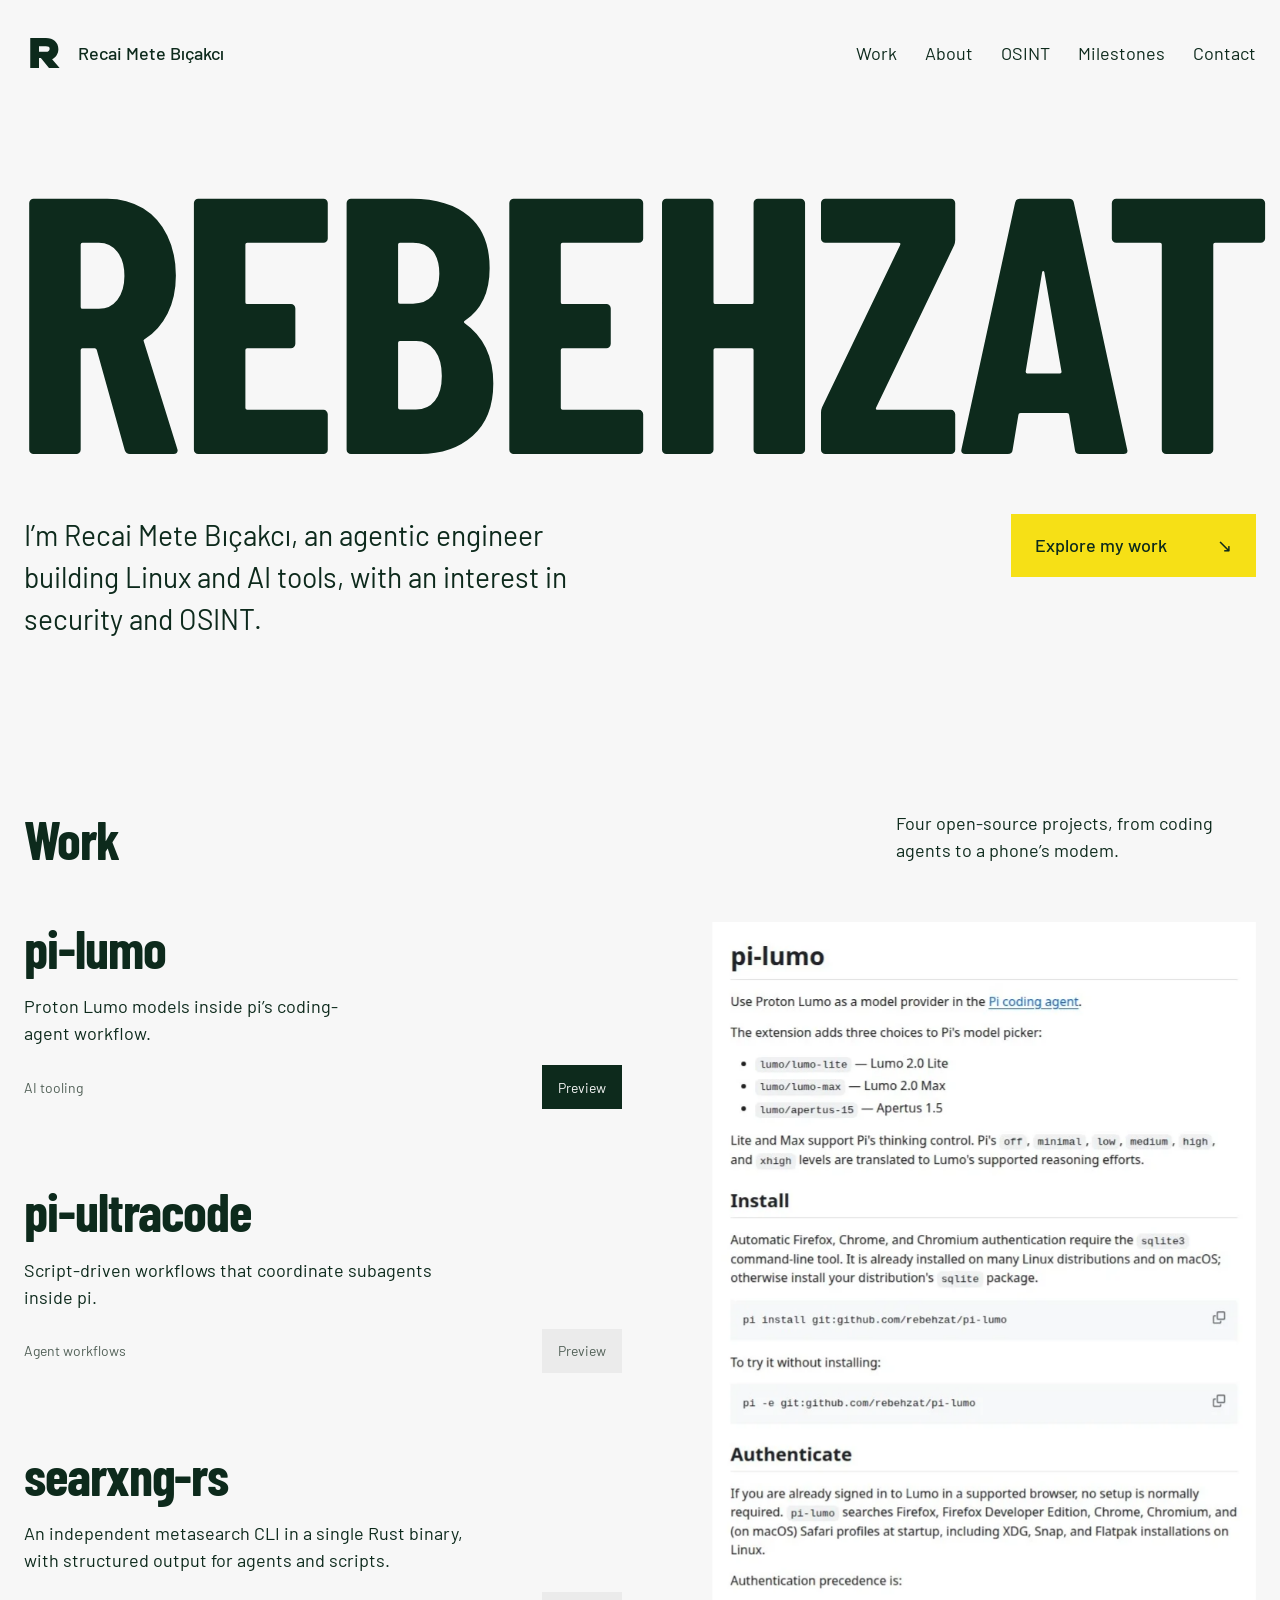
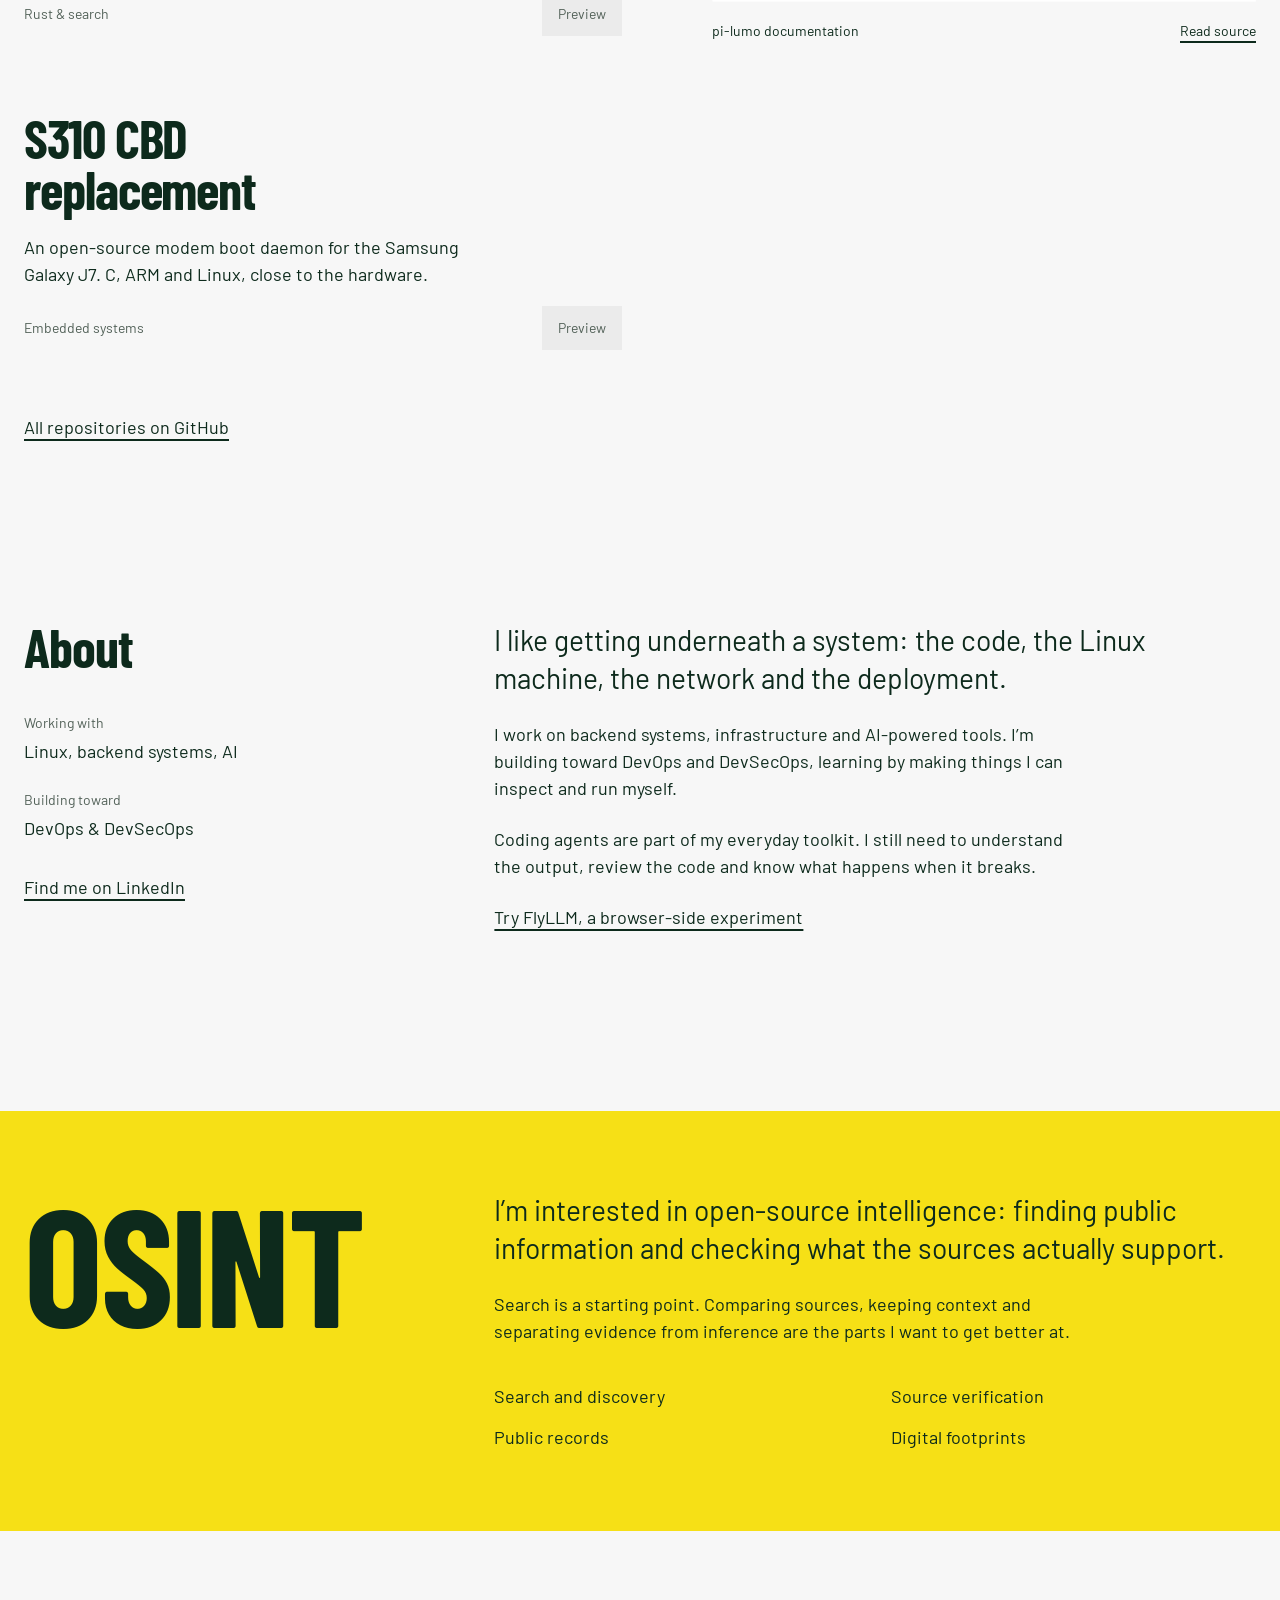
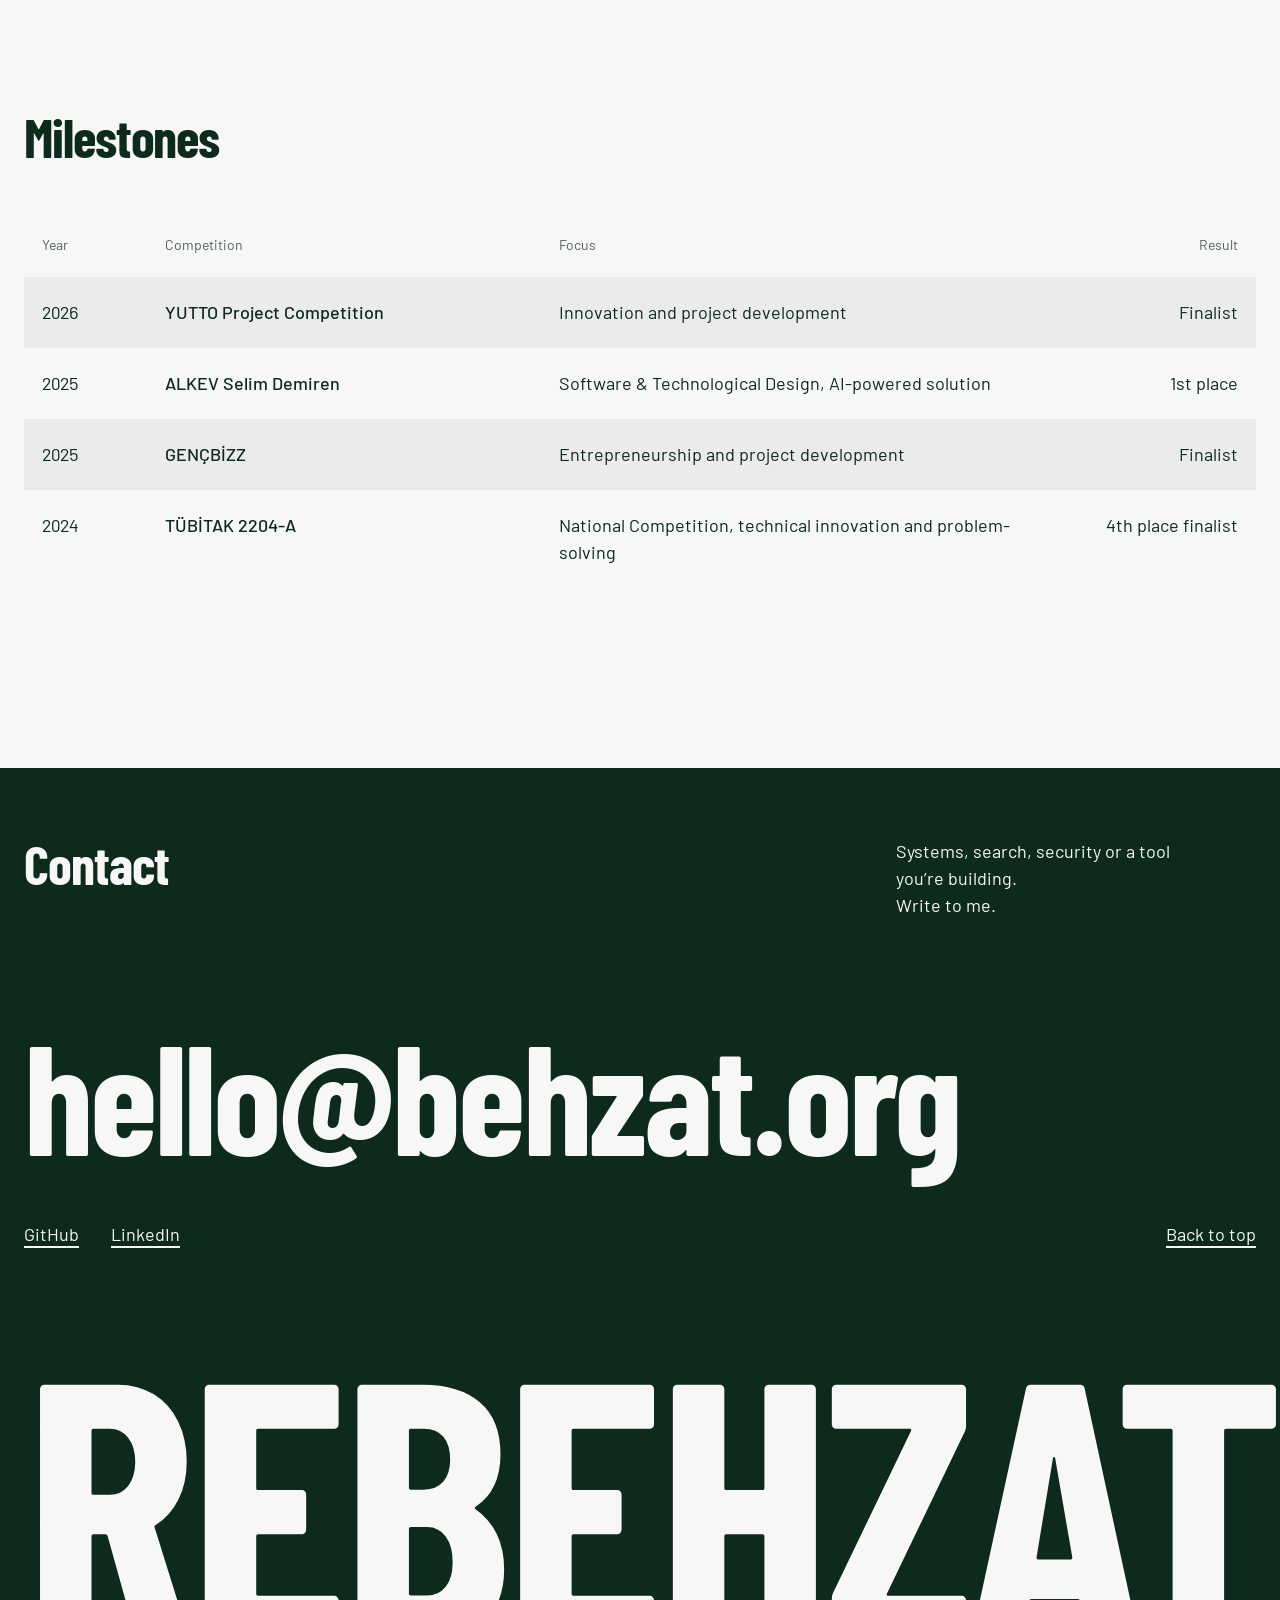
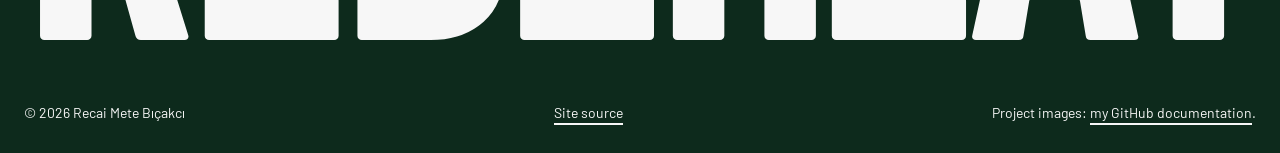
==== commit 7be1d911: "Redesign portfolio around public work and OSINT interests" ====
--- a/index.html
+++ b/index.html
@@ -3,69 +3,97 @@
 <head>
   <meta charset="utf-8" />
   <meta name="viewport" content="width=device-width, initial-scale=1" />
-  <meta name="theme-color" content="#161412" />
-  <title>Recai Mete Bıçakcı | Agentic Engineer, Systems & Security</title>
-  <meta name="description" content="I'm Recai, an agentic engineer working with Linux, backend systems, security, and AI. A small home for my projects and experiments." />
+  <meta name="theme-color" content="#0d2a1c" />
+  <title>Recai Mete Bıçakcı | Systems, AI &amp; OSINT</title>
+  <meta name="description" content="I'm Recai Mete Bıçakcı (rebehzat), an agentic engineer building Linux and AI tools, with an interest in security and OSINT. Explore my open-source work." />
   <meta name="author" content="Recai Mete Bıçakcı" />
   <link rel="canonical" href="https://behzat.org/" />
-  <link rel="icon" href="/assets/favicon.svg" type="image/svg+xml" />
-  <link rel="stylesheet" href="/assets/landing.css?v=20261014" />
-  <link rel="preload" as="image" href="/assets/banner.webp" />
+  <link rel="icon" href="/assets/favicon.svg?v=20261026" type="image/svg+xml" />
+  <link rel="icon" href="/assets/favicon.png?v=20261026" type="image/png" sizes="64x64" />
+  <link rel="apple-touch-icon" href="/assets/apple-touch-icon.png" />
+  <link rel="stylesheet" href="/assets/landing.css?v=20261026" />
+  <link rel="preload" href="/assets/fonts/barlow-condensed-bold.ttf" as="font" type="font/ttf" crossorigin />
   <meta property="og:type" content="website" />
-  <meta property="og:title" content="Recai Mete Bıçakcı | Code, systems & curiosity" />
-  <meta property="og:description" content="Agentic engineering, Linux, security, and useful experiments. Welcome to my corner of the web." />
+  <meta property="og:title" content="Recai Mete Bıçakcı | Systems, AI &amp; OSINT" />
+  <meta property="og:description" content="Linux, coding agents, security and open-source intelligence. Projects and interests by rebehzat." />
   <meta property="og:url" content="https://behzat.org/" />
-  <meta property="og:image" content="https://behzat.org/assets/banner.webp" />
-  <meta property="og:image:width" content="2048" />
-  <meta property="og:image:height" content="768" />
-  <meta property="og:image:alt" content="A quiet nighttime workspace overlooking Istanbul, with a cat character at a laptop." />
+  <meta property="og:image" content="https://behzat.org/assets/social.png" />
+  <meta property="og:image:width" content="1200" />
+  <meta property="og:image:height" content="630" />
+  <meta property="og:image:alt" content="REBEHZAT. Recai Mete Bıçakcı. Systems, AI and OSINT, in bottle-green type on off-white." />
   <meta name="twitter:card" content="summary_large_image" />
+  <script src="/assets/landing.js?v=20261026" defer></script>
 </head>
 <body id="top">
   <a class="skip" href="#content">Skip to content</a>
   <header class="site-header wrap">
-    <a class="brand" href="#top" aria-label="Recai Mete Bıçakcı, home"><span class="brand-mark" aria-hidden="true">r.</span><span>Recai Mete Bıçakcı</span></a>
-    <nav aria-label="Main navigation"><a href="#work">Work</a><a href="#about">About</a><a href="#achievements">Achievements</a><a href="#contact">Let’s connect <span aria-hidden="true">↗</span></a></nav>
+    <a class="brand" href="#top" aria-label="Recai Mete Bıçakcı, home"><img src="/assets/mark.svg" width="40" height="40" alt="" /><span>Recai Mete Bıçakcı</span></a>
+    <nav aria-label="Main navigation"><a href="#work">Work</a><a href="#about">About</a><a href="#osint">OSINT</a><a href="#achievements">Milestones</a><a href="#contact">Contact</a></nav>
   </header>
   <main id="content">
-    <section class="hero wrap" aria-labelledby="hero-title">
-      <div class="hero-scene">
-        <img class="hero-image" src="/assets/banner.webp" width="2048" height="768" fetchpriority="high" alt="A quiet nighttime workspace overlooking Istanbul, with a cat character at a laptop and a sleeping cat nearby." />
-        <div class="hero-copy">
-          <p class="eyebrow">Agentic engineer / rebehzat</p>
-          <h1 id="hero-title">Hi, I’m Recai.</h1>
-          <p>I build tools, explore systems, and follow my curiosity.<br class="desktop-break" /> Usually with Linux and AI somewhere in the mix.</p>
-          <a class="button" href="#work">Explore my work <span aria-hidden="true">↘</span></a>
+    <section class="hero" aria-labelledby="hero-title">
+      <div class="monument"><h1 id="hero-title">REBEHZAT</h1></div>
+      <div class="hero-bottom wrap">
+        <p class="hero-description">I’m Recai Mete Bıçakcı, an agentic engineer building Linux and AI tools, with an interest in security and OSINT.</p>
+        <a class="button" href="#work">Explore my work <span aria-hidden="true">↘</span></a>
+      </div>
+    </section>
+    <section class="work-section section wrap" id="work" aria-labelledby="work-title">
+      <div class="section-heading"><h2 id="work-title" data-reveal>Work</h2><p data-reveal>Four open-source projects, from coding agents to a phone’s modem.</p></div>
+      <div class="work-layout">
+        <div class="projects">
+          <article class="project" data-project="lumo">
+            <img class="project-image" src="/assets/pi-lumo.webp" width="706" height="882" alt="pi-lumo documentation showing its three available model choices and install command." loading="lazy" />
+            <h3 data-reveal><a href="https://github.com/rebehzat/pi-lumo">pi-lumo</a></h3>
+            <p data-reveal>Proton Lumo models inside pi’s coding-agent workflow.</p>
+            <div class="project-meta" data-reveal><span>AI tooling</span><button type="button" class="preview-button" data-preview="lumo" aria-controls="project-preview" aria-pressed="true">Preview<span class="sr-only"> pi-lumo</span></button></div>
+          </article>
+          <article class="project" data-project="ultracode">
+            <img class="project-image" src="/assets/pi-ultracode.webp" width="706" height="882" alt="pi-ultracode documentation explaining script-driven workflows and its installation." loading="lazy" />
+            <h3 data-reveal><a href="https://github.com/rebehzat/pi-ultracode">pi-ultracode</a></h3>
+            <p data-reveal>Script-driven workflows that coordinate subagents inside pi.</p>
+            <div class="project-meta" data-reveal><span>Agent workflows</span><button type="button" class="preview-button" data-preview="ultracode" aria-controls="project-preview" aria-pressed="false">Preview<span class="sr-only"> pi-ultracode</span></button></div>
+          </article>
+          <article class="project" data-project="search">
+            <img class="project-image" src="/assets/searxng-rs.webp" width="706" height="882" alt="searxng-rs documentation showing the Rust build command and metasearch CLI examples." loading="lazy" />
+            <h3 data-reveal><a href="https://github.com/rebehzat/searxng-rs">searxng-rs</a></h3>
+            <p data-reveal>An independent metasearch CLI in a single Rust binary, with structured output for agents and scripts.</p>
+            <div class="project-meta" data-reveal><span>Rust &amp; search</span><button type="button" class="preview-button" data-preview="search" aria-controls="project-preview" aria-pressed="false">Preview<span class="sr-only"> searxng-rs</span></button></div>
+          </article>
+          <article class="project" data-project="modem">
+            <img class="project-image" src="/assets/samsung-s310-cbd-replacement.webp" width="706" height="882" alt="Samsung S310 CBD replacement documentation showing the supported Galaxy J7 device and modem configuration." loading="lazy" />
+            <h3 data-reveal><a href="https://github.com/rebehzat/samsung-s310-cbd-replacement">S310 CBD replacement</a></h3>
+            <p data-reveal>An open-source modem boot daemon for the Samsung Galaxy J7. C, ARM and Linux, close to the hardware.</p>
+            <div class="project-meta" data-reveal><span>Embedded systems</span><button type="button" class="preview-button" data-preview="modem" aria-controls="project-preview" aria-pressed="false">Preview<span class="sr-only"> S310 CBD replacement</span></button></div>
+          </article>
         </div>
+        <figure class="project-preview" id="project-preview" aria-label="Selected project documentation">
+          <div class="preview-frame" data-reveal><img id="preview-image" src="/assets/pi-lumo.webp" width="706" height="882" alt="pi-lumo documentation showing model choices and installation." loading="lazy" /></div>
+          <figcaption><span id="preview-caption" aria-live="polite">pi-lumo documentation</span><a id="preview-source" href="https://github.com/rebehzat/pi-lumo#readme">Read source</a></figcaption>
+        </figure>
       </div>
-      <div class="hero-caption"><p>A little corner of the web. A lot of things to figure out.</p><a href="https://github.com/rebehzat">Find me on GitHub <span aria-hidden="true">↗</span></a></div>
+      <a class="all-work" href="https://github.com/rebehzat?tab=repositories" data-reveal>All repositories on GitHub</a>
     </section>
-    <section class="section wrap" id="work" aria-labelledby="work-title">
-      <h2 id="work-title">Things I’ve been building.</h2>
-      <p class="section-intro">Open-source tools, experiments, and the occasional trip closer to the hardware.</p>
-      <div class="projects">
-        <a class="project" href="https://github.com/rebehzat/pi-lumo"><span class="project-index" aria-hidden="true">01</span><div><h3>pi-lumo</h3><p>Lumo models inside pi’s coding agent workflow. A focused way to bring another model into the tools I use.</p></div><span class="project-tech">AI agents · Lumo · pi</span><span class="project-arrow" aria-hidden="true">↗</span></a>
-        <a class="project" href="https://github.com/rebehzat/pi-ultracode"><span class="project-index" aria-hidden="true">02</span><div><h3>pi-ultracode</h3><p>Dynamic coding workflows for pi, with script-driven subagents and an ultracode mode.</p></div><span class="project-tech">Agents · Workflows</span><span class="project-arrow" aria-hidden="true">↗</span></a>
-        <a class="project" href="https://github.com/rebehzat/searxng-rs"><span class="project-index" aria-hidden="true">03</span><div><h3>searxng-rs</h3><p>Agent-friendly metasearch in a single Rust binary. Built for fast, scriptable search from the command line.</p></div><span class="project-tech">Rust · Search · CLI</span><span class="project-arrow" aria-hidden="true">↗</span></a>
-        <a class="project" href="https://github.com/rebehzat/samsung-s310-cbd-replacement"><span class="project-index" aria-hidden="true">04</span><div><h3>S310 CBD replacement</h3><p>An open-source replacement for Samsung’s Galaxy J7 modem boot daemon. An excuse to understand what happens underneath.</p></div><span class="project-tech">C · ARM · Linux</span><span class="project-arrow" aria-hidden="true">↗</span></a>
-      </div>
-      <a class="text-link all-work" href="https://github.com/rebehzat?tab=repositories">More experiments on GitHub <span aria-hidden="true">↗</span></a>
+    <section class="about-section section wrap" id="about" aria-labelledby="about-title">
+      <div class="about-side"><h2 id="about-title" data-reveal>About</h2><dl data-reveal><dt>Working with</dt><dd>Linux, backend systems, AI</dd><dt>Building toward</dt><dd>DevOps &amp; DevSecOps</dd></dl><a href="https://linkedin.com/in/rrecai" data-reveal>Find me on LinkedIn</a></div>
+      <div class="about-copy"><p class="statement" data-reveal>I like getting underneath a system: the code, the Linux machine, the network and the deployment.</p><p data-reveal>I work on backend systems, infrastructure and AI-powered tools. I’m building toward DevOps and DevSecOps, learning by making things I can inspect and run myself.</p><p data-reveal>Coding agents are part of my everyday toolkit. I still need to understand the output, review the code and know what happens when it breaks.</p><a href="/flyllm/" data-reveal>Try FlyLLM, a browser-side experiment</a></div>
     </section>
-    <section class="section about-section wrap" id="about" aria-labelledby="about-title">
-      <div class="about-copy"><p class="eyebrow">The person behind the projects</p><h2 id="about-title">I like knowing<br />how things work.</h2><p>Not just the code, but everything around it: the Linux machine, the network, the deployment, and what happens when something breaks.</p><p>I work across backend development, infrastructure, and AI-powered tools. DevOps and DevSecOps are the direction I’m building toward.</p><p>AI is part of my everyday toolkit for learning and building. Understanding the result, reviewing it, and making it useful are still my job.</p><a class="text-link" href="https://linkedin.com/in/rrecai">Find me on LinkedIn <span aria-hidden="true">↗</span></a></div>
-      <div class="interests"><h3>What keeps me curious</h3><dl><div><dt>Linux & infrastructure</dt><dd>Servers, networks, self-hosting, and systems I can understand.</dd></div><div><dt>Security by habit</dt><dd>Thinking about how things fail before they do.</dd></div><div><dt>Tools for builders</dt><dd>Backend systems and automation that make repetitive work easier.</dd></div><div><dt>AI with a purpose</dt><dd>Coding agents, language models, and practical applications.</dd></div></dl><p class="aside-note">Build something. Understand it. Make it better.</p></div>
+    <section class="osint-section" id="osint" aria-labelledby="osint-title">
+      <div class="wrap osint-layout"><h2 id="osint-title" data-reveal>OSINT</h2><div><p class="statement" data-reveal>I’m interested in open-source intelligence: finding public information and checking what the sources actually support.</p><p data-reveal>Search is a starting point. Comparing sources, keeping context and separating evidence from inference are the parts I want to get better at.</p><ul class="osint-interests" data-reveal><li>Search and discovery</li><li>Source verification</li><li>Public records</li><li>Digital footprints</li></ul></div></div>
     </section>
-    <section class="section wrap" id="achievements" aria-labelledby="achievements-title">
-      <h2 id="achievements-title">A few milestones.</h2><p class="section-intro">Projects that made it beyond my own machine.</p>
-      <ol class="achievements">
-        <li><span class="year">2026</span><div><h3>YUTTO Project Competition</h3><p>Innovation and project development</p></div><span class="award">Finalist</span></li>
-        <li><span class="year">2025</span><div><h3>ALKEV Selim Demiren Competition</h3><p>Software & Technological Design, AI-powered solution</p></div><span class="award first">1st place</span></li>
-        <li><span class="year">2025</span><div><h3>GENÇBİZZ</h3><p>Entrepreneurship and project development</p></div><span class="award">Finalist</span></li>
-        <li><span class="year">2024</span><div><h3>TÜBİTAK 2204-A National Competition</h3><p>Technical innovation and problem-solving</p></div><span class="award">4th place finalist</span></li>
-      </ol>
+    <section class="milestones section wrap" id="achievements" aria-labelledby="achievements-title">
+      <h2 id="achievements-title" data-reveal>Milestones</h2>
+      <table data-reveal><caption class="sr-only">Competition results, carried forward from my previous site</caption><thead><tr><th scope="col">Year</th><th scope="col">Competition</th><th scope="col">Focus</th><th scope="col">Result</th></tr></thead><tbody>
+        <tr><th scope="row">2026</th><td>YUTTO Project Competition</td><td>Innovation and project development</td><td>Finalist</td></tr>
+        <tr><th scope="row">2025</th><td>ALKEV Selim Demiren</td><td>Software &amp; Technological Design, AI-powered solution</td><td>1st place</td></tr>
+        <tr><th scope="row">2025</th><td>GENÇBİZZ</td><td>Entrepreneurship and project development</td><td>Finalist</td></tr>
+        <tr><th scope="row">2024</th><td>TÜBİTAK 2204-A</td><td>National Competition, technical innovation and problem-solving</td><td>4th place finalist</td></tr>
+      </tbody></table>
     </section>
-    <section class="contact-section wrap" id="contact" aria-labelledby="contact-title"><h2 id="contact-title">Let’s compare notes.</h2><p>Working on something with systems, security, or AI?<br />I’d like to hear about it.</p><a class="contact-email" href="mailto:hello@behzat.org">hello@behzat.org <span aria-hidden="true">↗</span></a><div class="contact-socials"><a href="https://github.com/rebehzat">GitHub ↗</a><a href="https://linkedin.com/in/rrecai">LinkedIn ↗</a></div></section>
+    <section class="contact-section" id="contact" aria-labelledby="contact-title">
+      <div class="wrap"><div class="contact-intro"><h2 id="contact-title" data-reveal>Contact</h2><p data-reveal>Systems, search, security or a tool you’re building.<br />Write to me.</p></div><a class="contact-email" href="mailto:hello@behzat.org" data-reveal>hello@behzat.org</a><div class="contact-socials" data-reveal><a href="https://github.com/rebehzat">GitHub</a><a href="https://linkedin.com/in/rrecai">LinkedIn</a><a href="#top">Back to top</a></div></div>
+    </section>
   </main>
-  <footer class="footer wrap"><a href="#top">Recai Mete Bıçakcı <span aria-hidden="true">↑</span></a><p>© 2026 · No trackers. No noise.</p><a href="https://github.com/rebehzat/rebehzat.github.io">View site source ↗</a></footer>
+  <footer class="footer"><div class="wrap"><a class="footer-name" href="#top" aria-label="rebehzat, back to top">REBEHZAT</a><div class="footer-bottom"><p>© 2026 Recai Mete Bıçakcı</p><a href="https://github.com/rebehzat/rebehzat.github.io">Site source</a><p>Project images: <a href="https://github.com/rebehzat?tab=repositories">my GitHub documentation</a>.</p></div></div></footer>
 </body>
 </html>
--- a/assets/landing.css
+++ b/assets/landing.css
@@ -1,14 +1,38 @@
+@font-face {
+  font-family:Barlow;
+  src:url('/assets/fonts/barlow-regular.ttf') format('truetype');
+  font-weight:400;
+  font-display:swap
+}
+@font-face {
+  font-family:Barlow;
+  src:url('/assets/fonts/barlow-medium.ttf') format('truetype');
+  font-weight:500;
+  font-display:swap
+}
+@font-face {
+  font-family:'Barlow Condensed';
+  src:url('/assets/fonts/barlow-condensed-bold.ttf') format('truetype');
+  font-weight:700;
+  font-display:swap
+}
 :root {
-  color-scheme:dark;
-  --bg:#161412;
-  --surface:#1f1c19;
-  --text:#eee5db;
-  --muted:#b8aca0;
-  --accent:#d6a581;
-  --line:#3b332d;
-  --serif:Georgia,'Times New Roman',serif;
-  --sans:system-ui,-apple-system,BlinkMacSystemFont,'Segoe UI',sans-serif;
-  --mono:ui-monospace,SFMono-Regular,Consolas,monospace
+  color-scheme:light;
+  --bg:#f7f7f7;
+  --surface:#ebebeb;
+  --ink:#0d2a1c;
+  --muted:#526158;
+  --accent:#f6e016;
+  --accent-ink:#0d2a1c;
+  --font-text:Barlow,Arial,sans-serif;
+  --font-display:'Barlow Condensed','Arial Narrow',sans-serif;
+  --small:14px;
+  --body:18px;
+  --lead:clamp(22px,2.2vw,32px);
+  --head:clamp(40px,4.2vw,62px);
+  --display:28.5vw;
+  --gutter:24px;
+  --ease:cubic-bezier(.22,1,.36,1)
 }
 * {
   box-sizing:border-box
@@ -20,525 +44,783 @@
 body {
   margin:0;
   background:var(--bg);
-  color:var(--text);
-  font:16px/1.7 var(--sans);
+  color:var(--ink);
+  font:var(--body)/1.5 var(--font-text);
   -webkit-font-smoothing:antialiased
 }
 a {
   color:inherit;
-  text-decoration:none
+  text-underline-offset:5px;
+  text-decoration-thickness:1.5px
 }
 a:hover {
-  color:var(--accent)
-}
-a:focus-visible {
-  outline:2px solid var(--accent);
+  text-decoration:underline
+}
+a:focus-visible,button:focus-visible {
+  outline:3px solid currentColor;
   outline-offset:6px
+}
+button {
+  font:inherit;
+  color:inherit;
+  cursor:pointer
 }
 ::selection {
   background:var(--accent);
-  color:var(--bg)
+  color:var(--ink)
+}
+img {
+  max-width:100%;
+  display:block
+}
+p {
+  margin:0 0 24px;
+  text-wrap:pretty
+}
+h1,h2,h3 {
+  font-family:var(--font-display);
+  font-weight:700;
+  letter-spacing:-.02em;
+  line-height:.95;
+  text-wrap:balance;
+  margin:0
+}
+h2,h3 {
+  font-size:var(--head)
+}
+a,button {
+  transition:transform 180ms var(--ease),opacity 180ms ease
+}
+a:active,button:active {
+  transform:translateY(2px)
 }
 .wrap {
-  width:min(1180px,calc(100% - 80px));
+  width:calc(100% - var(--gutter)*2);
+  max-width:1600px;
   margin-inline:auto
+}
+.section {
+  padding-block:90px
+}
+.sr-only {
+  position:absolute;
+  width:1px;
+  height:1px;
+  margin:-1px;
+  overflow:hidden;
+  clip-path:inset(50%);
+  white-space:nowrap
 }
 .skip {
   position:fixed;
-  top:12px;
-  left:20px;
-  padding:10px 18px;
-  background:var(--text);
+  left:var(--gutter);
+  top:16px;
+  z-index:20;
+  background:var(--ink);
   color:var(--bg);
-  z-index:10;
+  padding:12px 20px;
   transform:translateY(-180%)
 }
 .skip:focus {
   transform:none
 }
 .site-header {
-  height:100px;
   display:flex;
   align-items:center;
   justify-content:space-between;
-  gap:24px
+  gap:30px;
+  min-height:106px
 }
 .brand {
   display:flex;
   align-items:center;
   gap:14px;
-  font-size:14px;
-  font-weight:600
-}
-.brand-mark {
-  font:italic 36px/1 var(--serif);
-  color:var(--accent)
+  font-weight:500;
+  text-decoration:none
+}
+.brand img {
+  width:40px;
+  height:40px
 }
 nav {
   display:flex;
-  gap:28px;
-  font-size:13px;
+  gap:28px
+}
+nav a {
+  text-decoration:none;
+  display:inline-flex;
+  align-items:center;
+  min-height:44px
+}
+.hero {
+  padding-top:46px;
+  padding-bottom:80px;
+  overflow:clip
+}
+.monument {
+  width:100%;
+  overflow:clip
+}
+.monument h1 {
+  font-size:var(--display);
+  line-height:.86;
+  text-align:center;
+  white-space:nowrap;
+  transform-origin:center
+}
+.hero-bottom {
+  display:flex;
+  align-items:flex-start;
+  justify-content:space-between;
+  gap:50px;
+  margin-top:48px
+}
+.hero-description {
+  font-size:var(--lead);
+  max-width:36ch;
+  margin:0
+}
+.button {
+  display:inline-flex;
+  align-items:center;
+  justify-content:space-between;
+  gap:50px;
+  padding:18px 24px;
+  background:var(--accent);
+  color:var(--accent-ink);
+  font-weight:500;
+  text-decoration:none;
+  white-space:nowrap
+}
+.button:hover {
+  transform:translateY(-3px);
+  text-decoration:none
+}
+.section-heading {
+  display:flex;
+  align-items:flex-end;
+  justify-content:space-between;
+  gap:40px;
+  margin-bottom:58px
+}
+.section-heading p {
+  max-width:36ch;
+  margin:0
+}
+.work-layout {
+  display:grid;
+  grid-template-columns:1.1fr 1fr;
+  gap:7vw;
+  align-items:start
+}
+.project {
+  padding-bottom:44px;
+  position:relative
+}
+.project+.project {
+  padding-top:32px
+}
+.project h3 {
+  font-size:var(--head);
+  margin-bottom:20px;
+  max-width:16ch
+}
+.project h3 a {
+  text-decoration:none
+}
+.project h3 a:hover {
+  text-decoration:underline
+}
+.project p {
+  max-width:44ch;
+  margin-bottom:18px
+}
+.project-meta {
+  display:flex;
+  justify-content:space-between;
+  align-items:center;
+  gap:24px;
+  font-size:var(--small);
   color:var(--muted)
 }
-nav a:last-child {
-  color:var(--text)
-}
-.hero-scene {
+.preview-button {
+  display:none;
+  border:0;
+  background:var(--surface);
+  padding:9px 16px;
+  min-height:44px;
+  font-size:var(--small)
+}
+.enhanced .preview-button {
+  display:inline-block
+}
+.preview-button[aria-pressed=true] {
+  background:var(--ink);
+  color:var(--bg)
+}
+.project-image {
+  width:100%;
+  height:auto;
+  aspect-ratio:10/7;
+  object-fit:cover;
+  object-position:top;
+  margin-bottom:24px
+}
+.project-preview {
+  display:none;
+  margin:0;
+  position:sticky;
+  top:42px
+}
+.enhanced .project-preview {
+  display:block
+}
+.enhanced .project-image {
+  display:none
+}
+.preview-frame {
   position:relative;
-  min-height:510px;
-  border:1px solid var(--line);
-  border-radius:8px;
-  overflow:hidden;
-  background:#0d0c0b;
-  display:flex;
-  align-items:center
-}
-.hero-image {
+  aspect-ratio:4/5;
+  background:var(--surface);
+  overflow:hidden
+}
+.preview-frame img {
   position:absolute;
   inset:0;
+  opacity:0;
+  transition:opacity 200ms ease;
   width:100%;
   height:100%;
   object-fit:cover;
-  object-position:62% center
-}
-.hero-scene:after {
-  content:'';
-  position:absolute;
-  inset:0;
-  background:linear-gradient(90deg,rgba(12,11,10,.87),rgba(12,11,10,.52) 34%,rgba(12,11,10,.04) 65%)
-}
-.hero-copy {
-  position:relative;
-  z-index:1;
-  width:57%;
-  padding:50px
-}
-.eyebrow {
-  color:var(--accent);
-  font:11px/1.6 var(--mono);
-  letter-spacing:.12em;
-  text-transform:uppercase;
-  margin:0 0 24px
-}
-h1,h2 {
-  font-family:var(--serif);
-  font-weight:400;
-  letter-spacing:-.045em;
-  line-height:1.12
-}
-h1 {
-  font-size:clamp(48px,5.4vw,76px);
-  margin:0 0 24px
-}
-h2 {
-  font-size:clamp(35px,3.7vw,50px);
-  margin:0 0 18px
-}
-h3 {
-  font-weight:500;
-  line-height:1.4;
-  margin:0
-}
-p {
-  margin:0 0 20px
-}
-.hero-copy>p:not(.eyebrow) {
-  color:#e2d5c8;
-  font-size:16px;
-  max-width:410px;
-  line-height:1.75
-}
-.button {
-  display:inline-flex;
-  align-items:center;
-  gap:30px;
-  padding:13px 20px;
-  background:var(--text);
-  color:#211c18;
-  border-radius:4px;
-  font-size:13px;
-  font-weight:600;
-  margin-top:10px;
-  transition:background .2s,transform .2s
-}
-.button:hover {
-  background:var(--accent);
-  color:#211c18;
-  transform:translateY(-2px)
-}
-.hero-caption {
+  object-position:top left;
+  transform-origin:top left
+}
+.preview-frame img.is-active {
+  opacity:1
+}
+.project-preview figcaption {
   display:flex;
   justify-content:space-between;
-  gap:20px;
-  padding:20px 0;
-  color:var(--muted);
-  font-size:12px
-}
-.hero-caption p {
-  margin:0
-}
-.hero-caption a {
-  white-space:nowrap
-}
-.section {
-  padding-block:86px;
-  border-bottom:1px solid var(--line)
-}
-.section-intro {
-  color:var(--muted);
-  max-width:580px;
-  margin-bottom:42px
-}
-.projects {
-  border-top:1px solid var(--line)
-}
-.project {
-  display:grid;
-  grid-template-columns:42px 1fr 185px 24px;
-  align-items:center;
-  gap:24px;
-  padding:29px 8px;
-  border-bottom:1px solid var(--line);
-  transition:background .2s
-}
-.project:hover {
-  background:var(--surface)
-}
-.project-index {
-  font:12px var(--mono);
-  color:var(--muted);
-  align-self:start;
-  padding-top:7px
-}
-.project h3 {
-  font-size:23px;
-  margin-bottom:9px;
-  letter-spacing:-.025em
-}
-.project p {
-  color:var(--muted);
-  font-size:14px;
-  max-width:590px;
-  margin:0;
-  line-height:1.7
-}
-.project-tech {
-  font:11px/1.7 var(--mono);
-  color:var(--muted)
-}
-.project-arrow {
-  font-size:24px;
-  color:var(--accent);
-  transition:transform .2s
-}
-.project:hover .project-arrow {
-  transform:translate(3px,-3px)
-}
-.text-link {
+  gap:16px;
+  margin-top:18px;
+  font-size:var(--small)
+}
+.all-work {
   display:inline-block;
-  color:var(--accent);
-  font-size:13px
-}
-.all-work {
-  margin-top:28px
+  margin-top:20px
 }
 .about-section {
   display:grid;
-  grid-template-columns:1.15fr 1fr;
-  gap:110px
-}
-.about-copy>p:not(.eyebrow) {
+  grid-template-columns:1fr 2fr;
+  gap:7vw
+}
+.about-side h2 {
+  margin-bottom:40px
+}
+.about-side dl {
+  margin:0 0 32px
+}
+.about-side dt {
+  font-size:var(--small);
   color:var(--muted);
-  font-size:15px;
-  max-width:470px
-}
-.about-copy h2 {
-  margin-bottom:26px
-}
-.interests {
-  padding:30px 32px;
-  background:var(--surface);
-  border:1px solid var(--line);
-  border-radius:8px
-}
-.interests>h3 {
-  font:italic 25px/1.4 var(--serif);
-  margin-bottom:26px
-}
-.interests dl {
-  margin:0
-}
-.interests dl>div {
-  margin:0 0 24px
-}
-.interests dt {
-  font-size:14px;
-  margin-bottom:5px
-}
-.interests dd {
-  margin:0;
-  font-size:13px;
-  color:var(--muted);
-  line-height:1.65
-}
-.aside-note {
-  color:var(--accent);
-  font:12px/1.7 var(--mono);
-  margin:28px 0 0;
-  padding-top:22px;
-  border-top:1px solid var(--line)
-}
-.achievements {
+  margin-top:24px
+}
+.about-side dd {
+  margin:5px 0 0
+}
+.statement {
+  font-size:var(--lead);
+  line-height:1.35;
+  max-width:44ch
+}
+.about-copy>p:not(.statement) {
+  max-width:58ch
+}
+.osint-section {
+  margin-block:90px;
+  padding-block:80px;
+  background:var(--accent);
+  color:var(--accent-ink)
+}
+.osint-layout {
+  display:grid;
+  grid-template-columns:1fr 2fr;
+  gap:7vw
+}
+.osint-layout h2 {
+  font-size:clamp(80px,13vw,190px);
+  line-height:.85
+}
+.osint-layout p {
+  max-width:58ch
+}
+.osint-interests {
   list-style:none;
-  margin:0;
-  padding:0;
   display:grid;
   grid-template-columns:1fr 1fr;
-  gap:34px 64px
-}
-.achievements li {
-  display:grid;
-  grid-template-columns:44px 1fr;
-  column-gap:18px;
-  align-content:start
-}
-.year {
-  font:12px/1.7 var(--mono);
-  color:var(--muted);
-  padding-top:4px
-}
-.achievements h3 {
-  font-size:17px
-}
-.achievements p {
-  color:var(--muted);
-  font-size:12px;
-  margin:7px 0 12px
-}
-.award {
-  grid-column:2;
-  font:11px/1.6 var(--mono);
+  gap:14px 32px;
+  margin:38px 0 0;
+  padding:0
+}
+.milestones h2 {
+  margin-bottom:50px
+}
+.milestones table {
+  border-collapse:collapse;
+  width:100%;
+  font-size:var(--body);
+  text-align:left
+}
+.milestones th,.milestones td {
+  padding:22px 18px;
+  vertical-align:top;
+  font-weight:400
+}
+.milestones thead {
+  font-size:var(--small);
   color:var(--muted)
 }
-.award.first {
-  color:var(--accent)
+.milestones tbody tr:nth-child(odd) {
+  background:var(--surface)
+}
+.milestones tbody th {
+  width:10%;
+  font-variant-numeric:tabular-nums
+}
+.milestones td:nth-child(2) {
+  width:32%;
+  font-weight:500
+}
+.milestones td:nth-child(3) {
+  width:40%
+}
+.milestones td:last-child,.milestones thead th:last-child {
+  text-align:right
 }
 .contact-section {
-  padding-block:90px
-}
-.contact-section>p {
-  color:var(--muted);
-  font-size:15px
+  margin-top:90px;
+  padding-block:70px;
+  background:var(--ink);
+  color:var(--bg)
+}
+.contact-intro {
+  display:flex;
+  align-items:flex-start;
+  justify-content:space-between;
+  gap:40px
+}
+.contact-intro p {
+  max-width:36ch
 }
 .contact-email {
-  display:inline-block;
-  font:clamp(26px,4vw,48px)/1.4 var(--serif);
-  letter-spacing:-.025em;
+  display:block;
+  font:700 clamp(60px,12.1vw,180px)/1.1 var(--font-display);
+  letter-spacing:-.02em;
+  text-decoration:none;
+  margin-top:66px;
+  white-space:nowrap
+}
+.contact-email:hover {
   color:var(--accent);
-  margin:8px 0 22px
-}
-.contact-email span {
-  font-size:.7em;
-  margin-left:15px
+  text-decoration:none
 }
 .contact-socials {
   display:flex;
-  gap:28px;
-  font-size:13px
+  gap:32px;
+  margin-top:42px
+}
+.contact-socials a:last-child {
+  margin-left:auto
 }
 .footer {
-  display:flex;
-  align-items:center;
+  background:var(--ink);
+  color:var(--bg);
+  padding-block:20px 30px;
+  overflow:clip
+}
+.footer-name {
+  display:block;
+  font:700 var(--display)/.86 var(--font-display);
+  letter-spacing:-.02em;
+  text-decoration:none;
+  text-align:center;
+  white-space:nowrap
+}
+.footer-name:hover {
+  text-decoration:none
+}
+.footer-bottom {
+  display:flex;
   justify-content:space-between;
   gap:24px;
-  border-top:1px solid var(--line);
-  padding-block:28px;
-  font-size:11px;
-  color:var(--muted)
-}
-.footer p {
+  margin-top:50px;
+  font-size:var(--small)
+}
+.footer-bottom p {
   margin:0
 }
 .error-page {
-  min-height:100dvh;
+  min-height:100svh;
   display:flex;
   flex-direction:column;
   justify-content:center;
   align-items:flex-start;
-  max-width:800px
+  gap:34px
 }
 .error-page h1 {
-  font-size:clamp(42px,6vw,68px)
-}
-.error-page>p:not(.eyebrow) {
-  max-width:520px;
-  color:var(--muted)
-}
-@media(min-width:1600px) {
-  .hero-scene {
-    min-height:550px
-  }
-
-}
-@media(max-width:1023px) {
-  .wrap {
-    width:calc(100% - 48px)
-  }
-  nav {
-    gap:20px
-  }
-  .hero-copy {
-    padding:32px;
-    width:60%
-  }
-  .hero-scene {
-    min-height:460px
-  }
-  .hero-copy>p:not(.eyebrow) {
-    font-size:15px
-  }
-  .desktop-break {
-    display:none
-  }
-  .about-section {
-    gap:45px
-  }
-  .project {
-    grid-template-columns:28px 1fr 135px 22px;
-    gap:18px
-  }
-  .achievements {
-    gap:30px
-  }
-
-}
-@media(max-width:767px) {
-  .wrap {
-    width:calc(100% - 40px)
+  font-size:var(--head)
+}
+.error-page p {
+  max-width:44ch;
+  margin:0
+}
+.error-page .brand {
+  margin-bottom:20px
+}
+@media(min-width:1700px) {
+  :root {
+    --display:470px
+  }
+}
+@media(max-width:900px) {
+  :root {
+    --gutter:20px;
+    --body:17px
   }
   .site-header {
-    height:auto;
-    min-height:106px;
-    flex-wrap:wrap;
+    align-items:flex-start;
+    flex-direction:column;
+    justify-content:center;
     gap:10px;
     padding-block:18px
-  }
-  .brand {
-    font-size:13px
-  }
-  .brand-mark {
-    font-size:30px
   }
   nav {
     width:100%;
     justify-content:space-between;
+    gap:15px
+  }
+  .hero {
+    padding-top:36px;
+    padding-bottom:50px
+  }
+  .hero-bottom {
+    gap:40px
+  }
+  .button {
+    gap:24px;
+    padding:16px 20px
+  }
+  .work-layout {
+    gap:35px;
+    grid-template-columns:1fr 1fr
+  }
+  .section {
+    padding-block:64px
+  }
+  .project h3 {
+    font-size:40px
+  }
+  .project-preview {
+    top:24px
+  }
+  .about-section,.osint-layout {
+    grid-template-columns:1fr 1.8fr;
+    gap:40px
+  }
+  .osint-layout h2 {
+    font-size:13vw
+  }
+  .osint-section {
+    margin-block:64px;
+    padding-block:64px
+  }
+  .milestones th,.milestones td {
+    padding:18px 12px
+  }
+  .contact-section {
+    margin-top:64px
+  }
+}
+@media(max-width:599px) {
+  :root {
+    --gutter:20px;
+    --body:17px;
+    --lead:23px;
+    --head:48px;
+    --display:27vw
+  }
+  .site-header {
+    gap:14px
+  }
+  .brand {
+    font-size:17px
+  }
+  .brand img {
+    width:34px;
+    height:34px
+  }
+  nav {
     gap:8px;
-    font-size:11px
-  }
-  .hero-scene {
-    min-height:0;
+    font-size:15px
+  }
+  .hero {
+    padding-top:36px;
+    padding-bottom:20px
+  }
+  .hero-bottom {
+    margin-top:36px;
+    flex-direction:column;
+    gap:30px
+  }
+  .hero-description {
+    max-width:27ch
+  }
+  .button {
+    padding:16px 22px;
+    gap:48px
+  }
+  .section {
+    padding-block:60px
+  }
+  .section-heading {
+    display:block;
+    margin-bottom:36px
+  }
+  .section-heading p {
+    margin-top:22px
+  }
+  .work-layout {
+    display:block
+  }
+  .project {
+    padding-bottom:36px
+  }
+  .project+.project {
+    padding-top:24px
+  }
+  .project h3 {
+    font-size:40px;
+    max-width:16ch
+  }
+  .project-image,.enhanced .project-image {
+    display:block;
+    position:static;
+    width:100%;
+    height:auto;
+    margin:0 0 24px;
+    clip-path:none;
+    aspect-ratio:10/7;
+    object-fit:cover
+  }
+  .enhanced .project-preview,.enhanced .preview-button {
+    display:none
+  }
+  .project-meta {
+    justify-content:flex-start
+  }
+  .all-work {
+    margin-top:0
+  }
+  .about-section {
     display:flex;
     flex-direction:column;
-    align-items:stretch
-  }
-  .hero-image {
-    position:static;
-    height:auto;
-    aspect-ratio:1.65;
-    object-position:75% center;
-    object-fit:cover
-  }
-  .hero-scene:after {
-    display:none
-  }
-  .hero-copy {
-    width:100%;
-    padding:28px 24px 32px;
-    background:#1c1916
-  }
-  .hero-copy .eyebrow {
-    font-size:10px;
-    margin-bottom:16px
-  }
-  h1 {
-    font-size:48px;
-    margin-bottom:18px
-  }
-  .hero-copy>p:not(.eyebrow) {
-    font-size:14px
-  }
-  .hero-caption {
-    font-size:11px;
-    display:block;
-    padding:17px 0
-  }
-  .hero-caption p {
-    margin-bottom:6px
-  }
-  .section {
-    padding-block:58px
-  }
-  .section-intro {
-    font-size:14px;
-    margin-bottom:30px
-  }
-  .project {
-    grid-template-columns:22px 1fr 20px;
+    gap:38px
+  }
+  .about-side h2 {
+    margin-bottom:26px
+  }
+  .about-side dl {
+    display:grid;
+    grid-template-columns:1fr 1fr;
+    gap:5px 20px;
+    margin-bottom:22px
+  }
+  .about-side dt {
+    margin:0
+  }
+  .about-side dd {
+    grid-row:2;
+    margin:0
+  }
+  .statement {
+    font-size:var(--lead)
+  }
+  .osint-section {
+    margin-block:30px;
+    padding-block:54px
+  }
+  .osint-layout {
+    display:block
+  }
+  .osint-layout h2 {
+    font-size:27vw;
+    margin-bottom:38px
+  }
+  .osint-interests {
+    grid-template-columns:1fr;
     gap:12px;
-    padding-block:24px
-  }
-  .project h3 {
-    font-size:21px
-  }
-  .project p {
-    font-size:13px
-  }
-  .project-tech {
-    grid-column:2;
-    grid-row:2;
-    font-size:10px
-  }
-  .project-arrow {
-    grid-column:3;
-    grid-row:1
-  }
-  .about-section {
-    grid-template-columns:1fr;
-    gap:32px
-  }
-  .interests {
-    padding:25px
-  }
-  .achievements {
-    grid-template-columns:1fr;
-    gap:28px
+    margin-top:30px
+  }
+  .milestones h2 {
+    margin-bottom:32px
+  }
+  .milestones table,.milestones tbody {
+    display:block
+  }
+  .milestones thead {
+    position:absolute;
+    width:1px;
+    height:1px;
+    clip-path:inset(50%);
+    overflow:hidden
+  }
+  .milestones tr {
+    display:grid;
+    grid-template-columns:64px 1fr;
+    padding:20px 16px;
+    gap:6px 10px
+  }
+  .milestones th,.milestones td {
+    padding:0;
+    width:auto!important
+  }
+  .milestones td:nth-child(3),.milestones td:last-child {
+    grid-column:2
+  }
+  .milestones td:nth-child(3) {
+    font-size:var(--small)
+  }
+  .milestones td:last-child {
+    text-align:left;
+    margin-top:4px
   }
   .contact-section {
-    padding-block:60px
-  }
-  .contact-email span {
-    margin-left:6px
+    margin-top:30px;
+    padding-block:52px
+  }
+  .contact-intro {
+    display:block
+  }
+  .contact-intro p {
+    margin-top:26px
+  }
+  .contact-email {
+    font-size:12vw;
+    margin-top:38px
+  }
+  .contact-socials {
+    gap:24px;
+    margin-top:30px
   }
   .footer {
+    padding-top:36px
+  }
+  .footer-bottom {
     flex-wrap:wrap;
-    gap:12px;
-    font-size:10px
-  }
-  .footer p {
-    order:3;
+    gap:14px;
+    margin-top:36px
+  }
+  .footer-bottom p:last-child {
     width:100%
   }
-  .error-page {
-    padding-block:48px
-  }
-
 }
 @media(prefers-reduced-motion:reduce) {
   html {
     scroll-behavior:auto
   }
-  *,*:before,*:after {
-    transition:none!important
-  }
-
-}
+  *,*::before,*::after {
+    animation:none!important;
+    transition:none!important;
+    transform:none!important
+  }
+}
+@media(min-width:600px) and (max-width:900px) {
+  .footer-name {
+    font-size:27vw
+  }
+}
+html:not(.enhanced) .work-layout {
+  display:block
+}
+html:not(.enhanced) .projects {
+  display:grid;
+  grid-template-columns:1fr 1fr;
+  gap:48px
+}
+@media(max-width:599px) {
+  html:not(.enhanced) .projects {
+    display:block
+  }
+}
+@supports(animation-timeline:view()) {
+  @media(prefers-reduced-motion:no-preference) {
+    .hero {
+      view-timeline-name:--hero;
+      view-timeline-axis:block
+    }
+    .monument h1 {
+      animation:name-scale linear both;
+      animation-timeline:--hero;
+      animation-range:exit 0% exit 100%
+    }
+    .preview-frame {
+      view-timeline-name:--preview;
+      view-timeline-axis:block
+    }
+    .preview-frame img {
+      animation:picture-drift linear both;
+      animation-timeline:--preview;
+      animation-range:cover 0% cover 100%
+    }
+  }
+}
+@keyframes name-scale {
+  from {
+    transform:scale(1)
+  }
+  to {
+    transform:scale(.96)
+  }
+}
+@keyframes picture-drift {
+  from {
+    transform:scale(1)
+  }
+  to {
+    transform:scale(1.035)
+  }
+}
+@media(prefers-reduced-motion:no-preference) {
+  [data-reveal].is-in {
+    animation:text-arrive 700ms var(--ease) both
+  }
+  p[data-reveal].is-in {
+    animation-delay:70ms
+  }
+  .project-meta.is-in {
+    animation-delay:140ms
+  }
+  .preview-frame.is-in {
+    animation:picture-arrive 900ms var(--ease) both
+  }
+}
+@keyframes text-arrive {
+  from {
+    opacity:.6;
+    transform:translateY(22px)
+  }
+  to {
+    opacity:1;
+    transform:translateY(0)
+  }
+}
+@keyframes picture-arrive {
+  from {
+    opacity:.6;
+    transform:scale(.98)
+  }
+  to {
+    opacity:1;
+    transform:scale(1)
+  }
+}
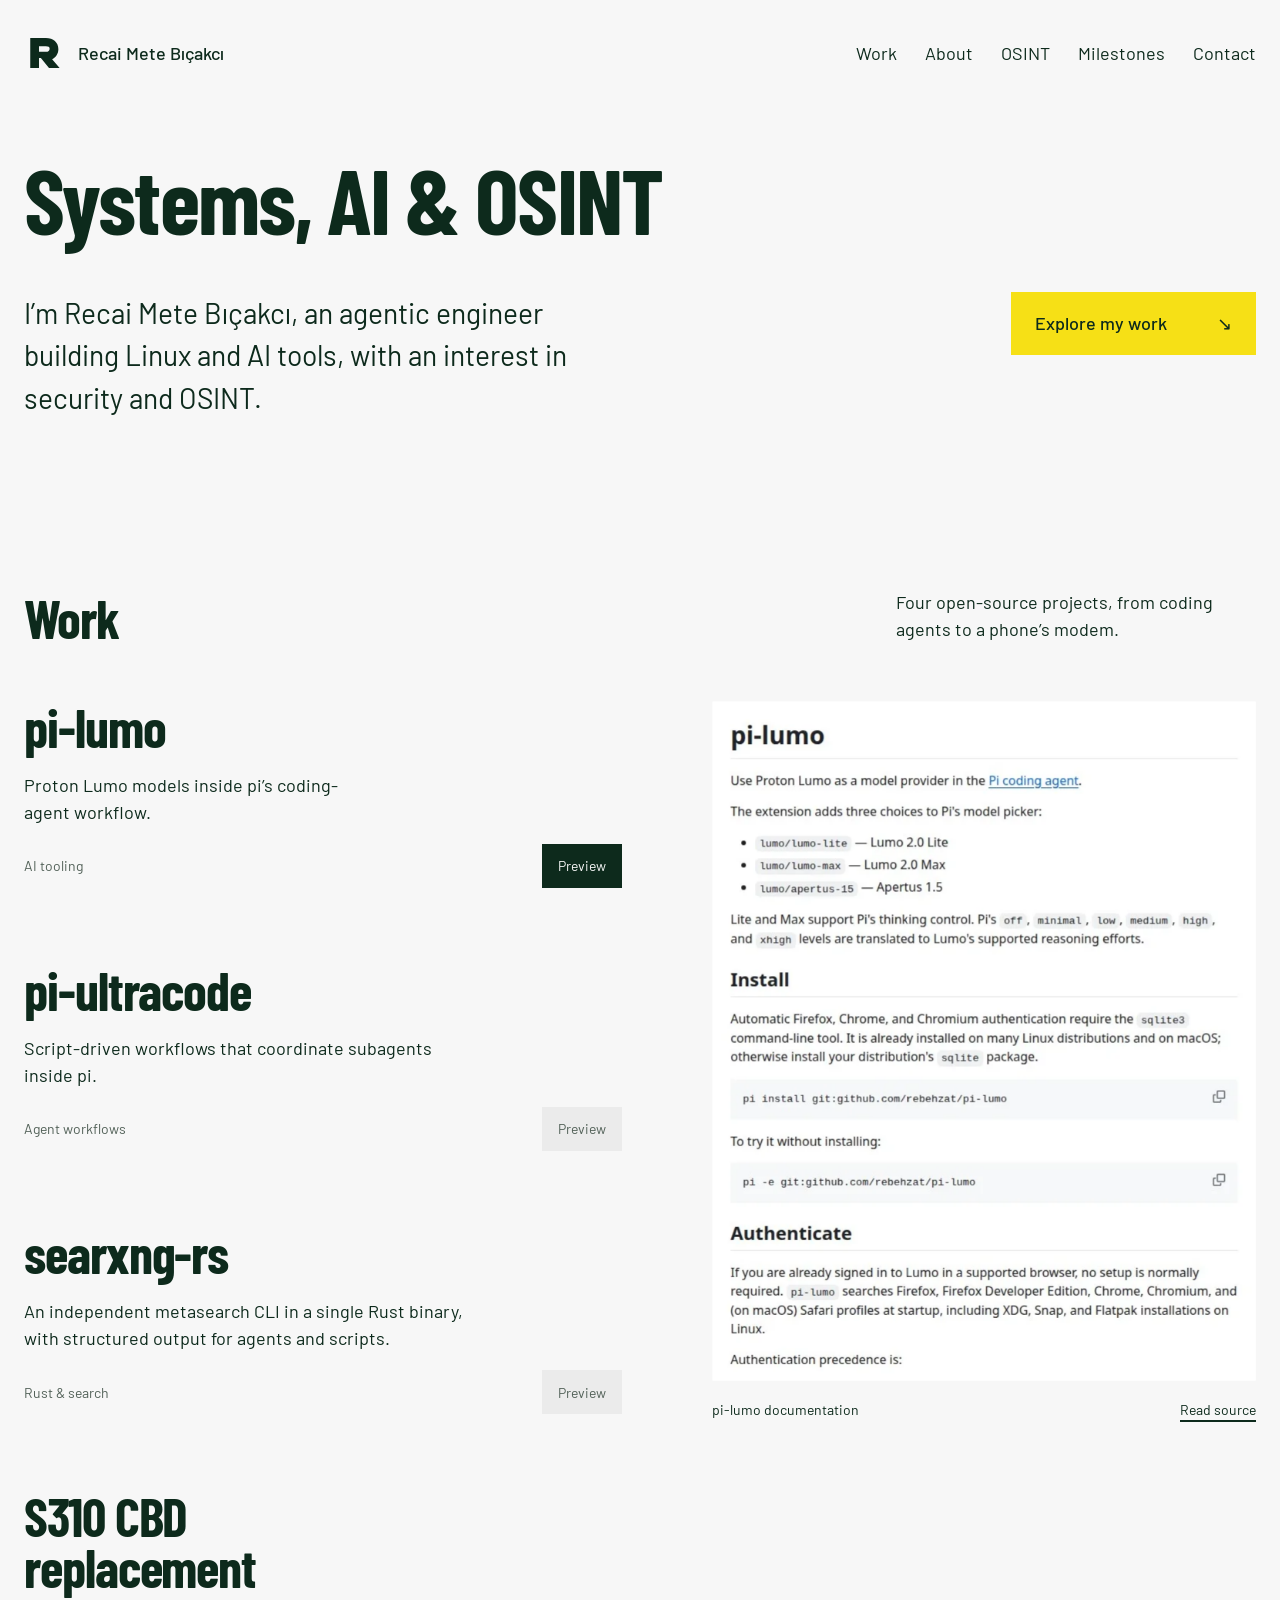
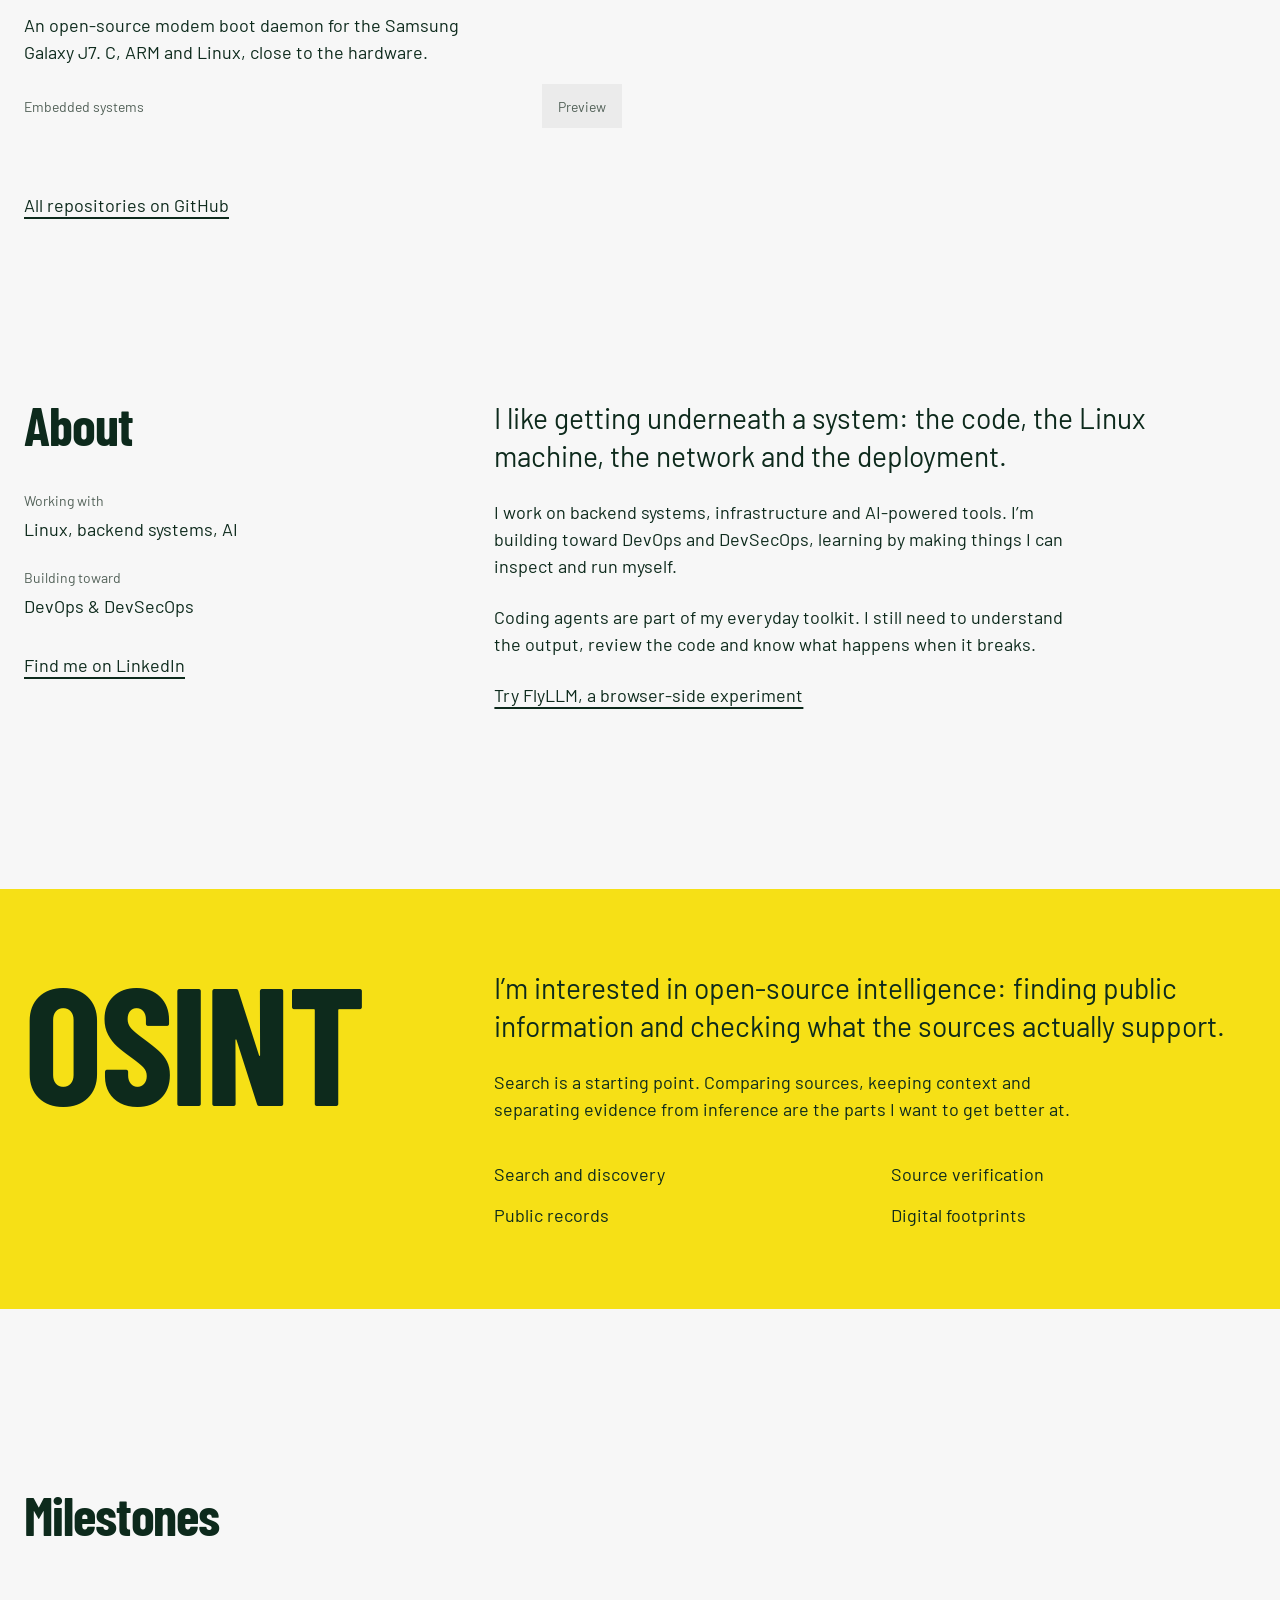
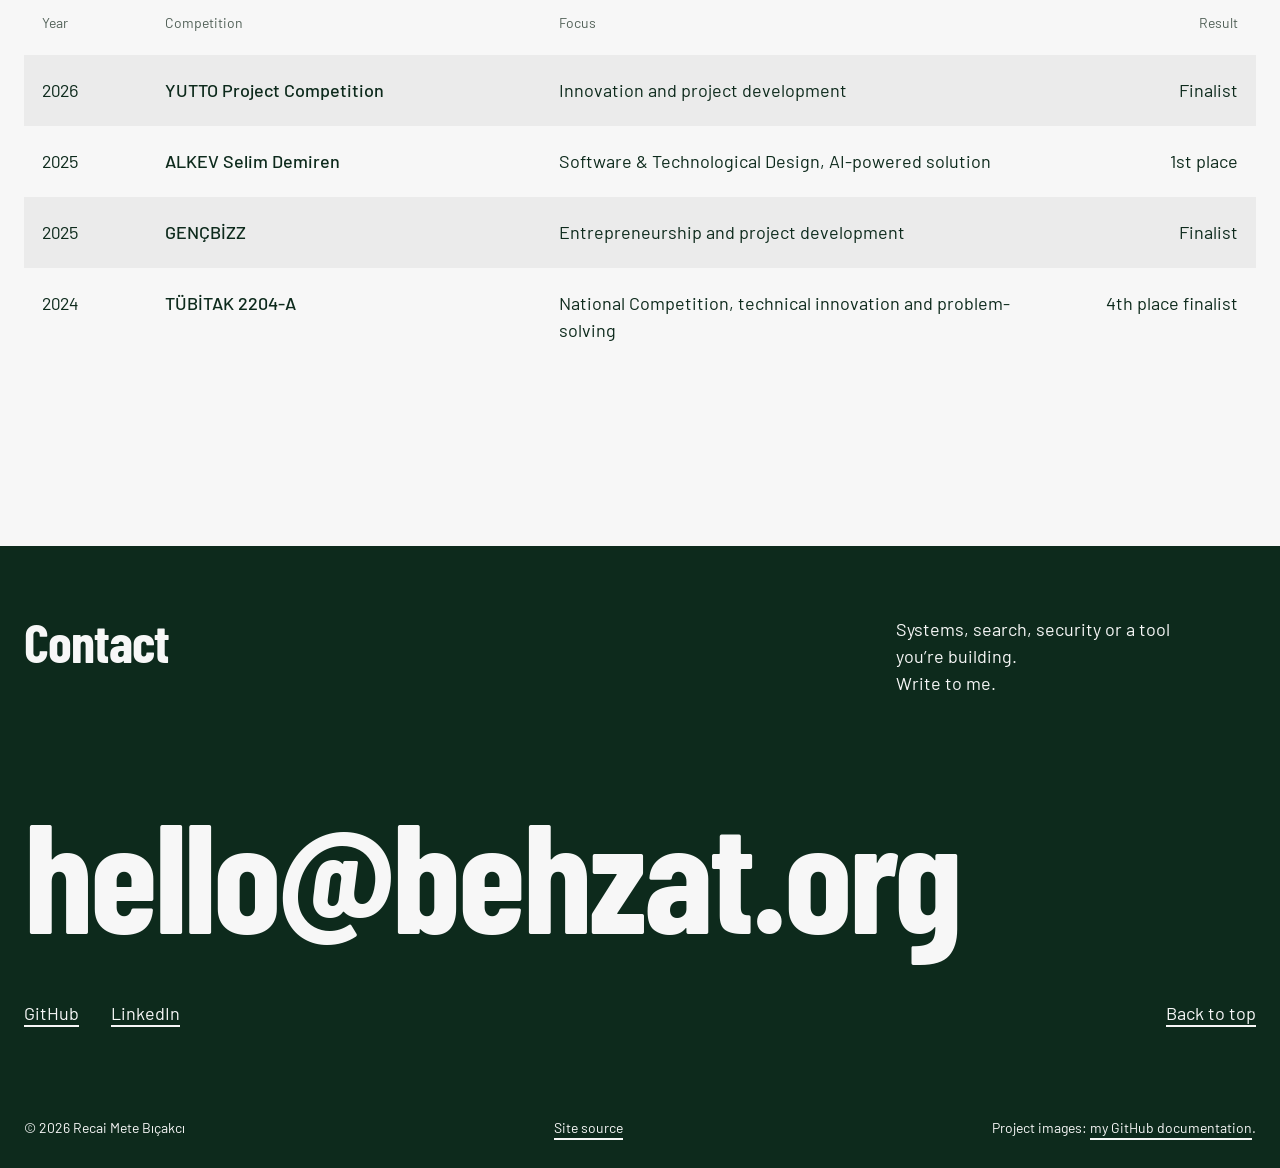
==== commit 4e010725: "Remove oversized handle from homepage and social preview" ====
--- a/index.html
+++ b/index.html
@@ -8,10 +8,10 @@
   <meta name="description" content="I'm Recai Mete Bıçakcı (rebehzat), an agentic engineer building Linux and AI tools, with an interest in security and OSINT. Explore my open-source work." />
   <meta name="author" content="Recai Mete Bıçakcı" />
   <link rel="canonical" href="https://behzat.org/" />
-  <link rel="icon" href="/assets/favicon.svg?v=20261026" type="image/svg+xml" />
-  <link rel="icon" href="/assets/favicon.png?v=20261026" type="image/png" sizes="64x64" />
+  <link rel="icon" href="/assets/favicon.svg?v=20261026b" type="image/svg+xml" />
+  <link rel="icon" href="/assets/favicon.png?v=20261026b" type="image/png" sizes="64x64" />
   <link rel="apple-touch-icon" href="/assets/apple-touch-icon.png" />
-  <link rel="stylesheet" href="/assets/landing.css?v=20261026" />
+  <link rel="stylesheet" href="/assets/landing.css?v=20261026b" />
   <link rel="preload" href="/assets/fonts/barlow-condensed-bold.ttf" as="font" type="font/ttf" crossorigin />
   <meta property="og:type" content="website" />
   <meta property="og:title" content="Recai Mete Bıçakcı | Systems, AI &amp; OSINT" />
@@ -20,9 +20,9 @@
   <meta property="og:image" content="https://behzat.org/assets/social.png" />
   <meta property="og:image:width" content="1200" />
   <meta property="og:image:height" content="630" />
-  <meta property="og:image:alt" content="REBEHZAT. Recai Mete Bıçakcı. Systems, AI and OSINT, in bottle-green type on off-white." />
+  <meta property="og:image:alt" content="Recai Mete Bıçakcı. Systems, AI and OSINT, in bottle-green type on off-white." />
   <meta name="twitter:card" content="summary_large_image" />
-  <script src="/assets/landing.js?v=20261026" defer></script>
+  <script src="/assets/landing.js?v=20261026b" defer></script>
 </head>
 <body id="top">
   <a class="skip" href="#content">Skip to content</a>
@@ -32,7 +32,7 @@
   </header>
   <main id="content">
     <section class="hero" aria-labelledby="hero-title">
-      <div class="monument"><h1 id="hero-title">REBEHZAT</h1></div>
+      <div class="wrap"><h1 id="hero-title">Systems, AI &amp; OSINT</h1></div>
       <div class="hero-bottom wrap">
         <p class="hero-description">I’m Recai Mete Bıçakcı, an agentic engineer building Linux and AI tools, with an interest in security and OSINT.</p>
         <a class="button" href="#work">Explore my work <span aria-hidden="true">↘</span></a>
@@ -94,6 +94,6 @@
       <div class="wrap"><div class="contact-intro"><h2 id="contact-title" data-reveal>Contact</h2><p data-reveal>Systems, search, security or a tool you’re building.<br />Write to me.</p></div><a class="contact-email" href="mailto:hello@behzat.org" data-reveal>hello@behzat.org</a><div class="contact-socials" data-reveal><a href="https://github.com/rebehzat">GitHub</a><a href="https://linkedin.com/in/rrecai">LinkedIn</a><a href="#top">Back to top</a></div></div>
     </section>
   </main>
-  <footer class="footer"><div class="wrap"><a class="footer-name" href="#top" aria-label="rebehzat, back to top">REBEHZAT</a><div class="footer-bottom"><p>© 2026 Recai Mete Bıçakcı</p><a href="https://github.com/rebehzat/rebehzat.github.io">Site source</a><p>Project images: <a href="https://github.com/rebehzat?tab=repositories">my GitHub documentation</a>.</p></div></div></footer>
+  <footer class="footer"><div class="wrap"><div class="footer-bottom"><p>© 2026 Recai Mete Bıçakcı</p><a href="https://github.com/rebehzat/rebehzat.github.io">Site source</a><p>Project images: <a href="https://github.com/rebehzat?tab=repositories">my GitHub documentation</a>.</p></div></div></footer>
 </body>
 </html>
--- a/assets/landing.css
+++ b/assets/landing.css
@@ -30,7 +30,6 @@
   --body:18px;
   --lead:clamp(22px,2.2vw,32px);
   --head:clamp(40px,4.2vw,62px);
-  --display:28.5vw;
   --gutter:24px;
   --ease:cubic-bezier(.22,1,.36,1)
 }
@@ -157,16 +156,11 @@
   padding-bottom:80px;
   overflow:clip
 }
-.monument {
-  width:100%;
-  overflow:clip
-}
-.monument h1 {
-  font-size:var(--display);
-  line-height:.86;
-  text-align:center;
-  white-space:nowrap;
-  transform-origin:center
+#hero-title {
+  font-size:clamp(48px,7.2vw,104px);
+  max-width:19ch;
+  line-height:1;
+  transform-origin:left center
 }
 .hero-bottom {
   display:flex;
@@ -438,22 +432,11 @@
   padding-block:20px 30px;
   overflow:clip
 }
-.footer-name {
-  display:block;
-  font:700 var(--display)/.86 var(--font-display);
-  letter-spacing:-.02em;
-  text-decoration:none;
-  text-align:center;
-  white-space:nowrap
-}
-.footer-name:hover {
-  text-decoration:none
-}
 .footer-bottom {
   display:flex;
   justify-content:space-between;
   gap:24px;
-  margin-top:50px;
+  margin-top:0;
   font-size:var(--small)
 }
 .footer-bottom p {
@@ -476,11 +459,6 @@
 }
 .error-page .brand {
   margin-bottom:20px
-}
-@media(min-width:1700px) {
-  :root {
-    --display:470px
-  }
 }
 @media(max-width:900px) {
   :root {
@@ -546,8 +524,7 @@
     --gutter:20px;
     --body:17px;
     --lead:23px;
-    --head:48px;
-    --display:27vw
+    --head:48px
   }
   .site-header {
     gap:14px
@@ -718,7 +695,7 @@
   .footer-bottom {
     flex-wrap:wrap;
     gap:14px;
-    margin-top:36px
+    margin-top:0
   }
   .footer-bottom p:last-child {
     width:100%
@@ -732,11 +709,6 @@
     animation:none!important;
     transition:none!important;
     transform:none!important
-  }
-}
-@media(min-width:600px) and (max-width:900px) {
-  .footer-name {
-    font-size:27vw
   }
 }
 html:not(.enhanced) .work-layout {
@@ -758,8 +730,8 @@
       view-timeline-name:--hero;
       view-timeline-axis:block
     }
-    .monument h1 {
-      animation:name-scale linear both;
+    .hero h1 {
+      animation:hero-settle linear both;
       animation-timeline:--hero;
       animation-range:exit 0% exit 100%
     }
@@ -774,7 +746,7 @@
     }
   }
 }
-@keyframes name-scale {
+@keyframes hero-settle {
   from {
     transform:scale(1)
   }
